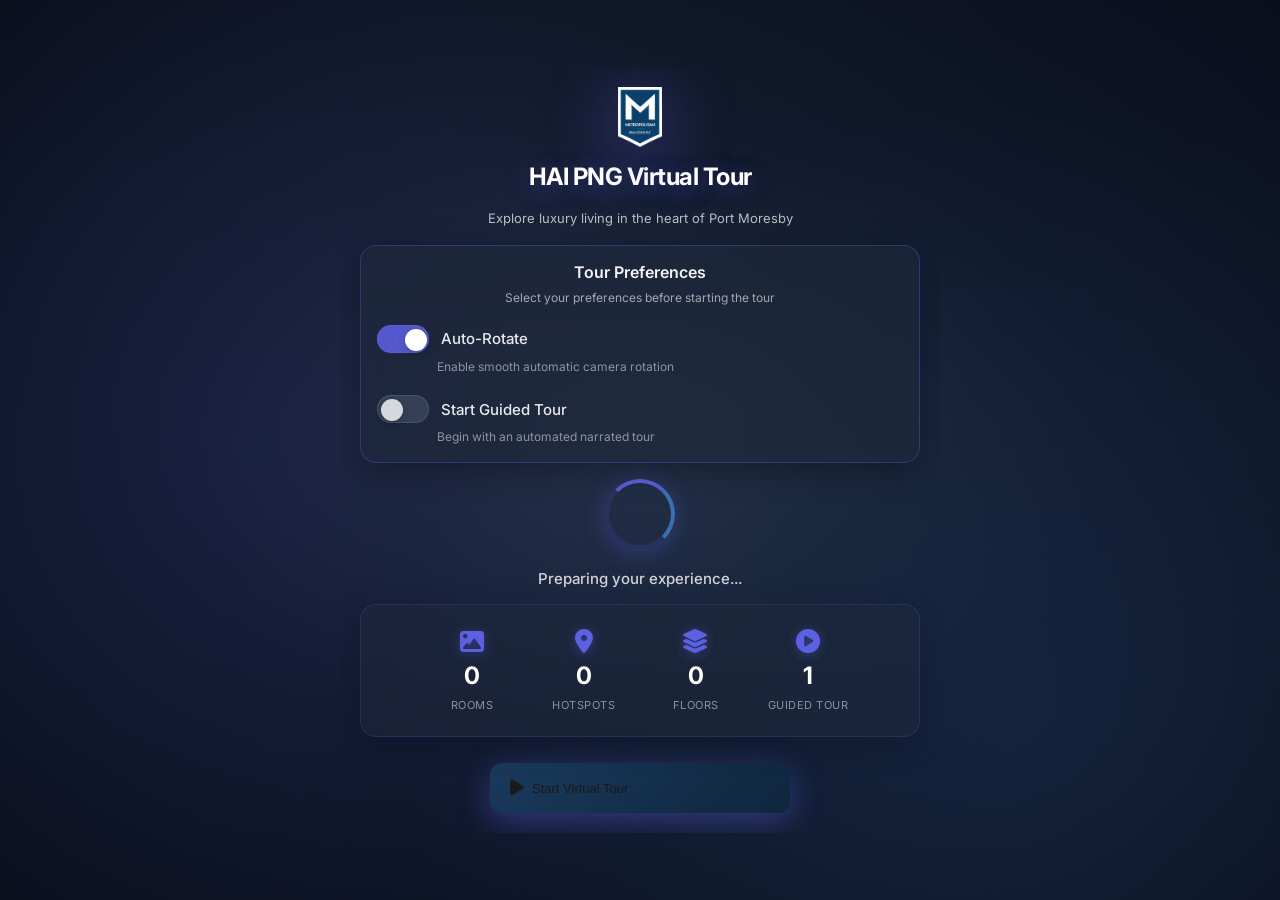
==== index.html @ 6159fb25 "Auto-show install popup, remove settings UI - Removed install section from settings modal - Install " ====
<!DOCTYPE html>
<html lang="en">
<head>
  <meta charset="UTF-8" />
  <meta name="viewport" content="width=device-width, initial-scale=1.0, viewport-fit=cover" />
  <meta name="description" content="Interactive 360° virtual tour of HAI PNG property - Explore luxury living in Port Moresby" />
  <meta name="keywords" content="virtual tour, 360 panorama, HAI PNG, real estate, property tour, Port Moresby" />
  <meta name="author" content="HAI PNG" />
  <meta name="robots" content="index, follow" />
  <meta name="version" content="4.0" />
  
  <title>HAI PNG Virtual Tour</title>

  <!-- PWA Meta Tags -->
  <meta name="mobile-web-app-capable" content="yes" />
  <meta name="apple-mobile-web-app-capable" content="yes" />
  <meta name="apple-mobile-web-app-status-bar-style" content="black-translucent" />
  <meta name="apple-mobile-web-app-title" content="HAI Tour" />
  <meta name="application-name" content="HAI Tour" />
  <meta name="msapplication-TileColor" content="#6366f1" />
  <meta name="msapplication-config" content="browserconfig.xml" />
  <meta name="theme-color" content="#6366f1" />
  <meta name="background-color" content="#0f172a" />
  <meta name="apple-mobile-web-app-status-bar-style" content="black-translucent" />

  <!-- PWA Icons -->
  <link rel="manifest" href="manifest.json?v=7" />
  <link rel="icon" type="image/png" sizes="32x32" href="media/pwa/favicon.ico" />
  <link rel="icon" type="image/png" sizes="16x16" href="media/pwa/favicon.ico" />
  <link rel="shortcut icon" href="media/pwa/favicon.ico" />
  <link rel="apple-touch-icon" sizes="180x180" href="media/pwa/apple-touch-icon-180x180.png" />
  <link rel="apple-touch-icon" sizes="152x152" href="media/pwa/apple-touch-icon-152x152.png" />
  <link rel="apple-touch-icon" sizes="144x144" href="media/pwa/apple-touch-icon-144x144.png" />
  <link rel="apple-touch-icon" sizes="120x120" href="media/pwa/apple-touch-icon-120x120.png" />
  <link rel="apple-touch-icon" sizes="76x76" href="media/pwa/apple-touch-icon-76x76.png" />
  <link rel="apple-touch-icon" sizes="60x60" href="media/pwa/apple-touch-icon-60x60.png" />
  <link rel="apple-touch-icon" href="media/pwa/apple-touch-icon.png" />

  <!-- PWA Splash Screens -->
  <link rel="apple-touch-startup-image" href="media/pwa/splash-narrow.png" media="(orientation: portrait)" />
  <link rel="apple-touch-startup-image" href="media/pwa/splash-wide.png" media="(orientation: landscape)" />

  <!-- PWA Meta Tags -->
  <meta name="mobile-web-app-capable" content="yes" />
  <meta name="apple-mobile-web-app-capable" content="yes" />
  <meta name="apple-mobile-web-app-status-bar-style" content="black-translucent" />
  <meta name="apple-mobile-web-app-title" content="HAI Tour" />
  <meta name="application-name" content="HAI Tour" />
  <meta name="msapplication-TileColor" content="#6366f1" />
  <meta name="msapplication-config" content="browserconfig.xml" />
  <meta name="theme-color" content="#6366f1" />
  <meta name="background-color" content="#0f172a" />
  <meta name="apple-mobile-web-app-status-bar-style" content="black-translucent" />

  <!-- Styles -->
  <link rel="stylesheet" href="css/styles.css?v=7" />
  <link rel="stylesheet" href="css/ui-components.css?v=7" />
  <link rel="stylesheet" href="css/responsive.css?v=7" />
  <link rel="stylesheet" href="css/mobile-fixes.css?v=7" />
  <link rel="stylesheet" href="css/pwa.css?v=7" />
  <link rel="stylesheet" href="https://cdnjs.cloudflare.com/ajax/libs/font-awesome/6.5.1/css/all.min.css" />
  <link href="https://fonts.googleapis.com/css2?family=Inter:wght@400;500;600;700&display=swap" rel="stylesheet" />
  <link rel="stylesheet" href="https://unpkg.com/leaflet@1.9.4/dist/leaflet.css" integrity="sha256-p4NxAoJBhIIN+hmNHrzRCf9tD/miZyoHS5obTRR9BMY=" crossorigin="" />
  <script src="https://cdnjs.cloudflare.com/ajax/libs/qrcodejs/1.0.0/qrcode.min.js"></script>
</head>
<body>
  <div id="viewer-container">
    <canvas id="panorama-canvas"></canvas>

    <!-- Loading Screen - Enhanced with Settings -->
    <div id="loading" class="loading-overlay">
      <div class="loading-content">
        <div class="loading-header">
          <img src="media/tdv-import/skin/logo.webp" alt="HAI PNG" class="loading-logo" onerror="this.onerror=null; this.src='media/tdv-import/skin/logo.png';" />
          <h1>HAI PNG Virtual Tour</h1>
          <p>Explore luxury living in the heart of Port Moresby</p>
        </div>

        <!-- Settings Panel -->
        <div class="loading-settings" id="loading-settings">
          <h3 data-i18n="tourPreferences">Tour Preferences</h3>
          <p class="settings-intro" data-i18n="selectPreferences">Select your preferences before starting the tour</p>
          
          <div class="setting-option">
            <label class="toggle-label">
              <input type="checkbox" id="setting-auto-rotate" checked />
              <span class="toggle-switch"></span>
              <span class="toggle-text" data-i18n="autoRotate">Auto-Rotate</span>
            </label>
            <p class="setting-description" data-i18n="autoRotateDesc">Enable smooth automatic camera rotation</p>
          </div>
          
          <div class="setting-option">
            <label class="toggle-label">
              <input type="checkbox" id="setting-guided-tour" />
              <span class="toggle-switch"></span>
              <span class="toggle-text" data-i18n="startWithGuidedTour">Start Guided Tour</span>
            </label>
            <p class="setting-description" data-i18n="guidedTourDesc">Begin with an automated narrated tour</p>
          </div>
        </div>

        <div class="loading-spinner">
          <div class="spinner"></div>
          <div class="loading-text" data-i18n="preparingExperience">Preparing your experience...</div>
        </div>

        <!-- PWA Install Progress -->
        <div class="pwa-install-progress" id="pwa-install-progress" style="display: none;">
          <div class="progress-header">
            <i class="fas fa-download"></i>
            <span>Installing app...</span>
          </div>
          <div class="progress-bar-container">
            <div class="progress-bar" id="pwa-progress-bar"></div>
          </div>
          <div class="progress-status" id="pwa-progress-status">Initializing...</div>
        </div>

        <!-- Loading Stats -->
        <div class="loading-stats">
          <div class="stat-item">
            <i class="fas fa-image"></i>
            <span id="stat-total-scenes">0</span>
            <span class="stat-label" data-i18n="roomsCount">Rooms</span>
          </div>
          <div class="stat-item">
            <i class="fas fa-map-marker-alt"></i>
            <span id="stat-total-hotspots">0</span>
            <span class="stat-label" data-i18n="hotspotsCount">Hotspots</span>
          </div>
          <div class="stat-item">
            <i class="fas fa-layer-group"></i>
            <span id="stat-total-floors">0</span>
            <span class="stat-label" data-i18n="floorsCount">Floors</span>
          </div>
          <div class="stat-item">
            <i class="fas fa-play-circle"></i>
            <span>1</span>
            <span class="stat-label" data-i18n="guidedTourCount">Guided Tour</span>
          </div>
        </div>

        <button class="btn-primary" id="btn-start-tour">
          <i class="fas fa-play"></i> <span data-i18n="startVirtualTour">Start Virtual Tour</span>
        </button>
      </div>
    </div>

    <!-- 6. Brand/Logo - Top Left with Property Info -->
    <div class="brand-container" id="brand-container">
      <img src="media/tdv-import/skin/logo.webp" alt="HAI PNG" class="brand-logo" onerror="this.onerror=null; this.src='media/tdv-import/skin/logo.png';" />
      <div class="brand-text">
        <h1>HAI PNG</h1>
        <p data-i18n="virtualTour">Virtual Tour</p>
      </div>
      <button class="brand-info-btn" id="btn-prop-info" title="Property Info" data-i18n-title="propertyInfo">
        <i class="fas fa-info-circle"></i>
      </button>
      <button class="brand-contact-btn" id="btn-contact-main" title="Contact Us" data-i18n-title="contactUs">
        <i class="fas fa-envelope"></i>
      </button>
    </div>

    <!-- Current Room Display - Below Branding -->
    <div class="current-room-container" id="current-room-container">
      <span id="current-room-name">Loading...</span>
      <div class="current-room-data" id="current-room-data">
        <span class="room-type" id="room-type"></span>
        <span class="room-area" id="room-area"></span>
        <div class="room-features" id="room-features"></div>
      </div>
    </div>

    <!-- Guided Tour Info Card -->
    <div class="guided-tour-info-card" id="guided-tour-info-card" style="display: none;">
      <div class="info-card-header">
        <i class="fas fa-comment-dots"></i>
        <span>Narration</span>
      </div>
      <div class="info-card-content">
        <p id="info-card-description">Welcome to the tour...</p>
      </div>
    </div>

    <!-- 1. Top Bar - Center Top (actions only) -->
    <div class="top-center-bar" id="top-center-bar">
      <!-- Guided Tour Controls -->
      <div class="guided-tour-controls" id="guided-tour-controls" style="display: none;">
        <button class="top-bar-btn" id="btn-tour-pause" title="Pause" data-i18n-title="pause">
          <i class="fas fa-pause"></i>
        </button>
        <button class="top-bar-btn" id="btn-tour-stop" title="Stop" data-i18n-title="stop">
          <i class="fas fa-stop"></i>
        </button>
      </div>
      
      <button class="top-bar-btn" id="btn-guided-tour" title="Guided Tour" data-i18n-title="guidedTour">
        <i class="fas fa-play-circle"></i>
        <span data-i18n="guidedTour">Guided Tour</span>
      </button>
      <button class="top-bar-btn" id="btn-language" title="Language" data-i18n-title="language">
        <i class="fas fa-language"></i>
        <span data-i18n="language">Language</span>
      </button>
      <button class="top-bar-btn" id="btn-share" title="Share" data-i18n-title="share">
        <i class="fas fa-share-alt"></i>
        <span data-i18n="share">Share</span>
      </button>
      <!-- PWA Install Button -->
      <button class="top-bar-btn" id="btn-install-pwa" title="Install App" style="display:none;background:linear-gradient(135deg, #10b981, #059669);border:2px solid rgba(255,255,255,0.2);">
        <i class="fas fa-download"></i>
        <span>Install</span>
      </button>
      <button class="top-bar-btn" id="btn-settings" title="Settings" data-i18n-title="settings">
        <i class="fas fa-cog"></i>
        <span data-i18n="settings">Settings</span>
      </button>
    </div>

    <!-- 8. Mini Floor Plan - Top Right -->
    <div class="floor-plan-container" id="floor-plan-container">
      <div class="floor-plan-header">
        <h4><i class="fas fa-home"></i> <span data-i18n="floorPlan">Floor Plan</span></h4>
        <div class="floor-plan-name" id="floor-plan-name">Ground Floor</div>
        <button class="floor-plan-toggle" id="floor-plan-toggle"><i class="fas fa-chevron-up"></i></button>
      </div>
      <div class="floor-plan-content collapsed" id="floor-plan-content">
        <canvas id="floor-plan-canvas"></canvas>
        <div class="floor-plan-radar" id="floor-plan-radar">
          <div class="radar-container">
            <div class="radar-ring outer"></div>
            <div class="radar-ring middle"></div>
            <div class="radar-ring inner"></div>
            <div class="radar-center"></div>
            <div class="radar-direction" id="radar-direction">
              <i class="fas fa-arrow-up"></i>
            </div>
          </div>
        </div>
      </div>
    </div>

    <!-- 5. Quick Tools - Left Side Vertical (with dark mode toggle) -->
    <div class="quick-tools" id="quick-tools">
      <button class="quick-tool-btn" id="btn-dark-mode" title="Dark/Light Mode" data-i18n-title="darkMode">
        <i class="fas fa-moon"></i>
        <span data-i18n="darkMode">Dark Mode</span>
      </button>
      <button class="quick-tool-btn" id="btn-capture-viewport" title="Capture Viewport" data-i18n-title="capture">
        <i class="fas fa-camera"></i>
        <span data-i18n="capture">Capture</span>
      </button>
      <button class="quick-tool-btn" id="btn-zoom-in" title="Zoom In" data-i18n-title="zoomIn">
        <i class="fas fa-search-plus"></i>
        <span data-i18n="zoomIn">Zoom +</span>
      </button>
      <button class="quick-tool-btn" id="btn-zoom-out" title="Zoom Out" data-i18n-title="zoomOut">
        <i class="fas fa-search-minus"></i>
        <span data-i18n="zoomOut">Zoom -</span>
      </button>
      <button class="quick-tool-btn" id="btn-fullscreen" title="Fullscreen" data-i18n-title="fullscreen">
        <i class="fas fa-expand"></i>
        <span data-i18n="fullscreen">Fullscreen</span>
      </button>
      <button class="quick-tool-btn" id="btn-reset" title="Reset View" data-i18n-title="resetView">
        <i class="fas fa-compress-arrows-alt"></i>
        <span data-i18n="resetView">Reset</span>
      </button>
    </div>

    <!-- 7. Room List - Horizontal Row at Bottom -->
    <div class="room-list-horizontal" id="room-list-horizontal">
      <button class="room-nav-btn" id="room-prev" title="Previous Room" data-i18n-title="previousRoom">
        <i class="fas fa-chevron-left"></i>
      </button>
      <div class="room-list-scroll" id="room-list-scroll">
        <div class="room-list-items" id="room-list-items"></div>
      </div>
      <button class="room-nav-btn" id="room-next" title="Next Room" data-i18n-title="nextRoom">
        <i class="fas fa-chevron-right"></i>
      </button>
    </div>

    <!-- 3. Gallery Widget - Bottom Right Corner -->
    <div class="gallery-widget" id="gallery-widget">
      <div class="gallery-widget-bar" id="gallery-widget-bar">
        <div class="gallery-thumbnails-preview">
          <div class="gallery-preview-thumb" id="gallery-preview-1">
            <img src="" alt="" />
          </div>
          <div class="gallery-preview-thumb" id="gallery-preview-2">
            <img src="" alt="" />
          </div>
          <div class="gallery-preview-count" id="gallery-preview-count">
            <span>+0</span>
          </div>
        </div>
        <div class="gallery-widget-info">
          <h4 data-i18n="projectGallery">Project Gallery</h4>
          <p id="gallery-media-count">0 <span data-i18n="photosVideos">Photos & Videos</span></p>
        </div>
        <button class="gallery-grid-btn" id="btn-gallery-grid" title="Open Gallery" data-i18n-title="openGallery">
          <i class="fas fa-th"></i>
        </button>
      </div>
    </div>

    <!-- Navigation Arrows (hidden by default, shown on hotspot hover) -->
    <button class="nav-arrow prev" id="nav-prev" style="display: none;">
      <i class="fas fa-chevron-left"></i>
      <span class="nav-label" id="nav-prev-label" data-i18n="previous">Previous</span>
    </button>
    <button class="nav-arrow next" id="nav-next" style="display: none;">
      <i class="fas fa-chevron-right"></i>
      <span class="nav-label" id="nav-next-label" data-i18n="next">Next</span>
    </button>
    <!-- Language Modal -->
    <div class="modal-overlay" id="modal-language">
      <div class="modal-content">
        <button class="modal-close" onclick="document.getElementById('modal-language').classList.remove('active')"><i class="fas fa-times"></i></button>
        <h2 class="modal-title"><i class="fas fa-language"></i> <span data-i18n="language">Language</span></h2>
        <p class="modal-text" data-i18n="selectLanguage">Select your preferred language for the tour.</p>
        <div class="language-list" id="language-list">
          <button class="language-option active" data-lang="en">
            <span class="lang-flag">🇺🇳</span>
            <span class="lang-name" data-i18n="english">English</span>
          </button>
          <button class="language-option" data-lang="am">
            <span class="lang-flag">🇪🇹</span>
            <span class="lang-name" data-i18n="amharic">አማርኛ</span>
          </button>
        </div>
      </div>
    </div>

    <!-- Property Info Modal - Redesigned -->
    <div class="modal-overlay" id="modal-property-info">
      <div class="modal-content modal-property-info-content">
        <button class="modal-close" onclick="document.getElementById('modal-property-info').classList.remove('active')"><i class="fas fa-times"></i></button>

        <!-- Property Header -->
        <div class="property-info-header">
          <div class="property-info-logo">
            <img src="media/tdv-import/skin/logo.webp" alt="HAI PNG" onerror="this.onerror=null; this.src='media/tdv-import/skin/logo.png';" />
          </div>
          <div class="property-info-title">
            <h2><i class="fas fa-building"></i> HAI PNG Property</h2>
            <p class="property-subtitle">Luxury Living in Port Moresby</p>
          </div>
          <div class="property-status-badge">
            <i class="fas fa-circle"></i> <span data-i18n="available">Available</span>
          </div>
        </div>

        <!-- Property Hero Image -->
        <div class="property-info-hero">
          <div class="property-hero-slider">
            <img id="property-hero-img" src="media/tdv-import/panorama_CFF86997_D78D_4109_41D6_D7F4B4601989_t.jpg" alt="Property Hero" onerror="this.style.background='linear-gradient(135deg, var(--primary), var(--secondary))'" />
          </div>
          <div class="property-hero-overlay">
            <div class="hero-stat">
              <i class="fas fa-bed"></i>
              <span id="prop-stat-bedrooms">4 <span data-i18n="beds">Beds</span></span>
            </div>
            <div class="hero-stat">
              <i class="fas fa-bath"></i>
              <span id="prop-stat-bathrooms">3 <span data-i18n="baths">Baths</span></span>
            </div>
            <div class="hero-stat">
              <i class="fas fa-ruler-combined"></i>
              <span id="prop-stat-area">2,500 <span data-i18n="sqft">sqft</span></span>
            </div>
            <div class="hero-stat">
              <i class="fas fa-layer-group"></i>
              <span id="prop-stat-floors">2 <span data-i18n="floors">Floors</span></span>
            </div>
          </div>
        </div>

        <!-- Property Info Tabs -->
        <div class="property-info-tabs">
          <button class="property-tab-btn active" data-tab="overview">
            <i class="fas fa-info-circle"></i> <span data-i18n="overview">Overview</span>
          </button>
          <button class="property-tab-btn" data-tab="location">
            <i class="fas fa-map-marker-alt"></i> <span data-i18n="location">Location</span>
          </button>
        </div>

        <!-- Tab Contents -->
        <div class="property-tab-content">
          <!-- Overview Tab (Combined Overview + Features) -->
          <div class="property-tab-panel active" id="tab-overview">
            <h3><i class="fas fa-home"></i> <span data-i18n="propertyOverview">Property Overview</span></h3>
            <p class="property-description" data-i18n="propertyDescription">
              Experience luxury living in the heart of Port Moresby. This stunning multi-level property
              features modern architecture with spacious living areas, floor-to-ceiling windows, and
              premium finishes throughout. The open-concept design seamlessly connects indoor and
              outdoor living spaces, perfect for entertaining.
            </p>

            <div class="property-amenities-grid">
              <div class="amenity-card">
                <i class="fas fa-swimming-pool"></i>
                <span data-i18n="swimmingPool">Swimming Pool</span>
              </div>
              <div class="amenity-card">
                <i class="fas fa-dumbbell"></i>
                <span data-i18n="fitnessCenter">Fitness Center</span>
              </div>
              <div class="amenity-card">
                <i class="fas fa-car"></i>
                <span data-i18n="parking">Parking</span>
              </div>
              <div class="amenity-card">
                <i class="fas fa-tree"></i>
                <span data-i18n="garden">Garden</span>
              </div>
              <div class="amenity-card">
                <i class="fas fa-shield-alt"></i>
                <span data-i18n="security24_7">24/7 Security</span>
              </div>
              <div class="amenity-card">
                <i class="fas fa-wifi"></i>
                <span data-i18n="highSpeedWifi">High-Speed WiFi</span>
              </div>
              <div class="amenity-card">
                <i class="fas fa-snowflake"></i>
                <span data-i18n="airConditioning">Air Conditioning</span>
              </div>
              <div class="amenity-card">
                <i class="fas fa-tv"></i>
                <span data-i18n="smartHome">Smart Home</span>
              </div>
            </div>

            <h4 style="margin-top:20px;"><i class="fas fa-star"></i> <span data-i18n="keyFeatures">Key Features</span></h4>
            <div class="features-grid-compact">
              <div class="feature-item-compact">
                <i class="fas fa-check-circle"></i>
                <span data-i18n="modernArchitecture">Modern Architecture</span>
              </div>
              <div class="feature-item-compact">
                <i class="fas fa-check-circle"></i>
                <span data-i18n="multiFloorDesign">Multi-Floor Design</span>
              </div>
              <div class="feature-item-compact">
                <i class="fas fa-check-circle"></i>
                <span data-i18n="premiumFinishes">Premium Finishes</span>
              </div>
              <div class="feature-item-compact">
                <i class="fas fa-check-circle"></i>
                <span data-i18n="waterfrontLocation">Waterfront Location</span>
              </div>
              <div class="feature-item-compact">
                <i class="fas fa-check-circle"></i>
                <span data-i18n="smartHomeTech">Smart Home Technology</span>
              </div>
              <div class="feature-item-compact">
                <i class="fas fa-check-circle"></i>
                <span data-i18n="energyEfficient">Energy Efficient</span>
              </div>
            </div>

            <h4 style="margin-top:20px;"><i class="fas fa-door-open"></i> <span data-i18n="spacesInclude">Spaces Include</span></h4>
            <div class="spaces-list-compact">
              <div class="space-item-compact">
                <i class="fas fa-couch"></i>
                <span data-i18n="livingDiningAreas">Living & Dining</span>
              </div>
              <div class="space-item-compact">
                <i class="fas fa-utensils"></i>
                <span data-i18n="gourmetKitchen">Gourmet Kitchen</span>
              </div>
              <div class="space-item-compact">
                <i class="fas fa-bed"></i>
                <span data-i18n="masterBedrooms">Master Bedrooms</span>
              </div>
              <div class="space-item-compact">
                <i class="fas fa-bath"></i>
                <span data-i18n="luxuryBathrooms">Luxury Bathrooms</span>
              </div>
              <div class="space-item-compact">
                <i class="fas fa-tv"></i>
                <span data-i18n="familyRoom">Family Room</span>
              </div>
              <div class="space-item-compact">
                <i class="fas fa-dumbbell"></i>
                <span data-i18n="gymTerrace">Gym & Terrace</span>
              </div>
              <div class="space-item-compact">
                <i class="fas fa-briefcase"></i>
                <span data-i18n="homeOffice">Home Office</span>
              </div>
              <div class="space-item-compact">
                <i class="fas fa-umbrella-beach"></i>
                <span data-i18n="outdoorEntertainment">Outdoor Entertainment</span>
              </div>
            </div>

            <div class="property-quick-stats">
              <div class="quick-stat">
                <span class="stat-value" id="stat-total-rooms">0</span>
                <span class="stat-label" data-i18n="roomsCount">Rooms</span>
              </div>
              <div class="quick-stat">
                <span class="stat-value" id="stat-total-hotspots-prop">0</span>
                <span class="stat-label" data-i18n="hotspotsCount">Hotspots</span>
              </div>
              <div class="quick-stat">
                <span class="stat-value" id="stat-total-floors-prop">0</span>
                <span class="stat-label" data-i18n="floorsCount">Floors</span>
              </div>
              <div class="quick-stat">
                <span class="stat-value">100%</span>
                <span class="stat-label" data-i18n="occupancy">Occupancy</span>
              </div>
            </div>
          </div>

          <!-- Location Tab - Condensed with Full-Width Map -->
          <div class="property-tab-panel" id="tab-location">
            <h3><i class="fas fa-map-marked-alt"></i> <span data-i18n="primeLocation">Prime Location</span></h3>
            
            <div class="location-map-wrapper-full">
              <div id="property-map" class="property-map-full"></div>
            </div>

            <div class="location-details-compact">
              <div class="location-detail-item">
                <i class="fas fa-map-pin"></i>
                <span>Waigani Drive, Port Moresby, NCD</span>
              </div>
              <div class="location-detail-item">
                <i class="fas fa-compass"></i>
                <span>-9.4431° S, 147.1803° E</span>
              </div>
              <div class="location-detail-item">
                <i class="fas fa-building"></i>
                <span>5.2 km to CBD (10 min)</span>
              </div>
              <div class="location-detail-item">
                <i class="fas fa-plane"></i>
                <span>12 km to Airport (20 min)</span>
              </div>
            </div>

            <div class="location-actions-compact">
              <a href="https://maps.google.com/?q=-9.4431,147.1803" target="_blank" class="btn-location-action">
                <i class="fas fa-directions"></i> <span data-i18n="getDirections">Get Directions</span>
              </a>
              <button class="btn-location-action" id="btn-open-external-map">
                <i class="fas fa-external-link-alt"></i> <span data-i18n="openInMaps">Open in Maps</span>
              </button>
              <button class="btn-location-action" id="btn-copy-property-address">
                <i class="fas fa-copy"></i> <span data-i18n="copyAddress">Copy Address</span>
              </button>
            </div>
          </div>
        </div>

        <!-- Contact CTA Section (Outside Tabs) -->
        <div class="property-contact-cta">
          <div class="contact-cta-content">
            <div class="contact-cta-icon">
              <i class="fas fa-headset"></i>
            </div>
            <div class="contact-cta-text">
              <h4 data-i18n="interestedInProperty">Interested in this Property?</h4>
              <p data-i18n="contactUsToday">Contact us today for more information or to schedule a viewing.</p>
            </div>
            <button class="btn-contact-cta" id="btn-contact-cta">
              <i class="fas fa-paper-plane"></i> <span data-i18n="contactUs">Contact Us</span>
            </button>
          </div>
        </div>
      </div>
    </div>

    <!-- Contact Inquiry Modal -->
    <div class="modal-overlay" id="modal-contact-inquiry">
      <div class="modal-content modal-contact-inquiry-content">
        <button class="modal-close" onclick="document.getElementById('modal-contact-inquiry').classList.remove('active')"><i class="fas fa-times"></i></button>
        <h2 class="modal-title"><i class="fas fa-envelope"></i> <span data-i18n="contactInquiries">Contact & Inquiries</span></h2>
        <p class="contact-intro" data-i18n="contactIntro">
              Interested in this property? Get in touch with our sales team for more information,
              pricing, or to schedule a personal viewing.
            </p>

            <div class="contact-cards-grid">
              <div class="contact-card">
                <i class="fas fa-phone-alt"></i>
                <div>
                  <strong data-i18n="phone">Phone</strong>
                  <p>+675 1234 5678</p>
                </div>
                <a href="tel:+67512345678" class="contact-action-link">
                  <i class="fas fa-phone"></i> <span data-i18n="call">Call</span>
                </a>
              </div>
              <div class="contact-card">
                <i class="fas fa-envelope"></i>
                <div>
                  <strong data-i18n="email">Email</strong>
                  <p>info@haipng.com</p>
                </div>
                <a href="mailto:info@haipng.com" class="contact-action-link">
                  <i class="fas fa-paper-plane"></i> <span data-i18n="email">Email</span>
                </a>
              </div>
              <div class="contact-card">
                <i class="fas fa-clock"></i>
                <div>
                  <strong data-i18n="officeHours">Office Hours</strong>
                  <p>Mon-Fri: 8AM-5PM</p>
                </div>
              </div>
              <div class="contact-card">
                <i class="fas fa-globe"></i>
                <div>
                  <strong data-i18n="website">Website</strong>
                  <p>www.haipng.com</p>
                </div>
                <a href="https://www.haipng.com" target="_blank" class="contact-action-link">
                  <i class="fas fa-external-link-alt"></i> <span data-i18n="visit">Visit</span>
                </a>
              </div>
            </div>

            <div class="contact-form-wrapper">
              <h4 data-i18n="sendInquiry">Send an Inquiry</h4>
              <form id="property-contact-form" class="property-contact-form">
                <div class="form-row">
                  <input type="text" data-i18n-placeholder="yourName" placeholder="Your Name" required />
                  <input type="email" data-i18n-placeholder="yourEmail" placeholder="Your Email" required />
                </div>
                <div class="form-row">
                  <input type="tel" data-i18n-placeholder="yourPhone" placeholder="Your Phone" />
                  <select>
                    <option value="" data-i18n="interestedIn">Interested in...</option>
                    <option value="buying" data-i18n="buying">Buying</option>
                    <option value="renting" data-i18n="renting">Renting</option>
                    <option value="viewing" data-i18n="viewing">Scheduling a Viewing</option>
                    <option value="info" data-i18n="info">More Information</option>
                  </select>
                </div>
                <textarea data-i18n-placeholder="yourMessage" placeholder="Your Message" rows="4" required></textarea>
                <button type="submit" class="btn-submit-inquiry">
                  <i class="fas fa-paper-plane"></i> <span data-i18n="sendInquiryButton">Send Inquiry</span>
                </button>
              </form>
            </div>
          </div>
        </div>
      </div>
    </div>

    <!-- Share Modal -->
    <div class="modal-overlay" id="modal-share">
      <div class="modal-content modal-share-content">
        <button class="modal-close" onclick="document.getElementById('modal-share').classList.remove('active')"><i class="fas fa-times"></i></button>
        <h2 class="modal-title"><i class="fas fa-share-alt"></i> <span data-i18n="shareThisTour">Share This Tour</span></h2>
        <p class="modal-text" data-i18n="shareWithFriends">Share this virtual tour with your friends and colleagues.</p>

        <div class="share-content-wrapper">
          <div class="share-qr-section">
            <div class="qr-code-container" id="qr-code-container">
              <canvas id="qr-code-canvas"></canvas>
            </div>
            <p class="qr-label" data-i18n="scanToView">Scan to open on mobile</p>
          </div>

          <div class="share-options-section">
            <div class="share-options">
              <button class="share-option" data-share="facebook">
                <i class="fab fa-facebook-f"></i>
                <span data-i18n="facebook">Facebook</span>
              </button>
              <button class="share-option" data-share="whatsapp">
                <i class="fab fa-whatsapp"></i>
                <span data-i18n="whatsapp">WhatsApp</span>
              </button>
              <button class="share-option" data-share="copy">
                <i class="fas fa-link"></i>
                <span data-i18n="copyLink">Copy Link</span>
              </button>
            </div>

            <div class="share-link-section">
              <label data-i18n="directLink">Direct Link:</label>
              <div class="share-link-input">
                <input type="text" id="share-link" readonly value="https://haipng.com/virtual-tour" />
                <button class="btn-copy-link" id="btn-copy-link" title="Copy" data-i18n-title="copy">
                  <i class="fas fa-copy"></i>
                </button>
              </div>
            </div>
          </div>
        </div>
      </div>
    </div>

    <!-- Location Modal -->
    <div class="modal-overlay" id="modal-location">
      <div class="modal-content modal-location-content">
        <button class="modal-close" onclick="document.getElementById('modal-location').classList.remove('active')"><i class="fas fa-times"></i></button>
        <h2 class="modal-title"><i class="fas fa-map-marker-alt"></i> <span data-i18n="location">Location</span></h2>
        <p class="modal-text" data-i18n="findUs">Find us at this prime location in Port Moresby, Papua New Guinea.</p>

        <div class="location-map-container">
          <div id="location-map" style="width:100%;height:350px;background:var(--bg-glass);border-radius:var(--radius-md);"></div>
        </div>

        <div class="location-details">
          <h3>HAI PNG Property</h3>
          <p><i class="fas fa-map-pin"></i> <span id="location-address">123 Virtual Street, Digital City, DC 12345</span></p>
          <p><i class="fas fa-phone"></i> +675 1234 5678</p>
          <p><i class="fas fa-envelope"></i> info@haipng.com</p>

          <div class="location-actions">
            <a href="https://maps.google.com" target="_blank" class="btn-primary">
              <i class="fas fa-directions"></i> <span data-i18n="getDirections">Get Directions</span>
            </a>
            <button class="btn-secondary" id="btn-copy-address">
              <i class="fas fa-copy"></i> <span data-i18n="copyAddress">Copy Address</span>
            </button>
            <button class="btn-secondary" id="btn-open-external-map">
              <i class="fas fa-external-link-alt"></i> <span data-i18n="openInMaps">Open in Maps</span>
            </button>
          </div>
        </div>
      </div>
    </div>

    <!-- Guided Tour Modal -->
    <div class="modal-overlay" id="modal-guided-tour">
      <div class="modal-content modal-guided-tour-content">
        <button class="modal-close" onclick="document.getElementById('modal-guided-tour').classList.remove('active')"><i class="fas fa-times"></i></button>
        <h2 class="modal-title"><i class="fas fa-play-circle"></i> Guided Tour</h2>
        <p class="modal-text">Experience an automated tour with text narration.</p>

        <div class="guided-tour-steps" id="guided-tour-steps">
          <!-- Steps will be populated dynamically -->
        </div>

        <div class="guided-tour-controls">
          <button class="btn-tour-control" id="btn-tour-play">
            <i class="fas fa-play"></i> Start Tour
          </button>
          <button class="btn-tour-control" id="btn-tour-pause" disabled>
            <i class="fas fa-pause"></i> Pause
          </button>
          <button class="btn-tour-control" id="btn-tour-stop" disabled>
            <i class="fas fa-stop"></i> Stop
          </button>
        </div>

        <div class="tour-progress">
          <div class="progress-bar">
            <div class="progress-fill" id="tour-progress-fill"></div>
          </div>
          <span id="tour-progress-text">0 / 0</span>
        </div>
      </div>
    </div>

    <!-- Settings Modal -->
    <div class="modal-overlay" id="modal-settings">
      <div class="modal-content">
        <button class="modal-close" onclick="document.getElementById('modal-settings').classList.remove('active')"><i class="fas fa-times"></i></button>
        <h2 class="modal-title" data-i18n="settings"><i class="fas fa-cog"></i> Settings</h2>

        <div class="settings-section">
          <h4 style="font-size:14px;color:var(--text);margin-bottom:12px;display:flex;align-items:center;gap:8px;">
            <i class="fas fa-eye" style="color:var(--primary-light);"></i> View Settings
          </h4>

          <div class="setting-row">
            <span class="setting-label" data-i18n="autoRotate">Auto-Rotate</span>
            <div class="toggle" id="toggle-autorotate" onclick="window.tourPlayer.ui.toggleSetting('autorotate')">
              <div class="toggle-knob"></div>
            </div>
          </div>

          <div class="setting-row">
            <span class="setting-label">Zoom Level (FOV)</span>
            <div style="display:flex;align-items:center;gap:8px;flex:1;">
              <i class="fas fa-search-minus" style="color:var(--text-muted);font-size:12px;"></i>
              <input type="range" id="settings-zoom" min="30" max="100" value="60"
                style="flex:1;accent-color:var(--primary);" />
              <i class="fas fa-search-plus" style="color:var(--text-muted);font-size:12px;"></i>
              <span id="settings-zoom-value" style="min-width:50px;text-align:right;font-size:12px;color:var(--text);">60°</span>
            </div>
          </div>

          <div class="setting-row">
            <span class="setting-label">Quality</span>
            <select id="settings-quality" style="background:var(--bg-glass);border:1px solid var(--border);border-radius:var(--radius-sm);padding:6px 12px;color:var(--text);font-size:13px;">
              <option value="high">High</option>
              <option value="medium" selected>Medium</option>
              <option value="low">Low</option>
            </select>
          </div>

          <div class="setting-row">
            <span class="setting-label">VR Mode</span>
            <div class="toggle" id="toggle-vr-mode">
              <div class="toggle-knob"></div>
            </div>
          </div>
        </div>

        <!-- Guided Tour Settings -->
        <div class="settings-section" style="margin-top:20px;padding-top:20px;border-top:1px solid var(--border);">
          <h4 style="font-size:14px;color:var(--text);margin-bottom:12px;display:flex;align-items:center;gap:8px;">
            <i class="fas fa-play-circle" style="color:var(--primary);"></i> Guided Tour
          </h4>

          <div class="setting-row">
            <span class="setting-label" data-i18n="tourType">Tour Type</span>
            <select id="guided-tour-type" style="background:var(--bg-glass);border:1px solid var(--border);border-radius:var(--radius-sm);padding:6px 12px;color:var(--text);font-size:13px;">
              <option value="text" selected data-i18n="textHighlights">Text Highlights</option>
              <option value="audio" data-i18n="audioNarration">Audio Narration</option>
              <option value="both" data-i18n="audioAndText">Audio + Text</option>
            </select>
          </div>

          <div class="setting-row">
            <span class="setting-label" data-i18n="autoRotate">Auto-Rotate During Tour</span>
            <div class="toggle active" id="toggle-guided-autorotate" onclick="window.tourPlayer.ui.toggleSetting('guided-autorotate')">
              <div class="toggle-knob"></div>
            </div>
          </div>

          <div class="setting-row" style="justify-content: flex-end; gap: 10px; margin-top: 12px;">
            <button class="setting-btn" id="btn-guided-tour-settings" style="width: auto; padding: 10px 20px; font-size: 13px; gap: 8px; background: var(--primary); color: white;">
              <i class="fas fa-play"></i> <span data-i18n="startTour">Start Tour</span>
            </button>
          </div>
        </div>

        <div class="settings-section" style="margin-top:20px;padding-top:20px;border-top:1px solid var(--border);">
          <h4 style="font-size:14px;color:var(--text);margin-bottom:12px;display:flex;align-items:center;gap:8px;">
            <i class="fas fa-sliders-h" style="color:var(--accent);"></i> Controls
          </h4>

          <div class="setting-row">
            <span class="setting-label">Motion Sensitivity</span>
            <input type="range" id="settings-sensitivity" min="1" max="10" value="5"
              style="flex:1;accent-color:var(--primary);" />
          </div>
        </div>

        <div class="settings-section" style="margin-top:20px;padding-top:20px;border-top:1px solid var(--border);">
          <h4 style="font-size:14px;color:var(--text);margin-bottom:12px;display:flex;align-items:center;gap:8px;">
            <i class="fas fa-volume-up" style="color:var(--primary);"></i> Audio
          </h4>

          <div class="setting-row">
            <span class="setting-label">Volume</span>
            <div style="display:flex;align-items:center;gap:8px;flex:1;">
              <i class="fas fa-volume-down" style="color:var(--text-muted);font-size:12px;"></i>
              <input type="range" id="settings-volume" min="0" max="1" step="0.1" value="0.5"
                style="flex:1;accent-color:var(--primary);" />
              <i class="fas fa-volume-up" style="color:var(--text-muted);font-size:12px;"></i>
              <span id="settings-volume-value" style="min-width:40px;text-align:right;font-size:12px;color:var(--text);">50%</span>
            </div>
          </div>
        </div>

        <div class="settings-section" style="margin-top:20px;padding-top:20px;border-top:1px solid var(--border);">
          <h4 style="font-size:14px;color:var(--text);margin-bottom:12px;display:flex;align-items:center;gap:8px;">
            <i class="fas fa-camera" style="color:var(--accent);"></i> Capture View
          </h4>

          <div class="setting-row">
            <span class="setting-label">Image Quality</span>
            <select id="capture-quality" style="background:var(--bg-glass);border:1px solid var(--border);border-radius:var(--radius-sm);padding:6px 12px;color:var(--text);font-size:13px;">
              <option value="0.7">Standard (70%)</option>
              <option value="0.85" selected>High (85%)</option>
              <option value="0.95">Maximum (95%)</option>
            </select>
          </div>

          <div class="setting-row">
            <span class="setting-label">Watermark</span>
            <div class="toggle active" id="toggle-watermark">
              <div class="toggle-knob"></div>
            </div>
          </div>

          <div class="setting-row">
            <span class="setting-label">Capture Current View</span>
            <button class="setting-btn" id="btn-capture-view" style="width:auto;padding:8px 16px;font-size:12px;gap:6px;">
              <i class="fas fa-camera"></i> Capture
            </button>
          </div>

          <p style="font-size:11px;color:var(--text-muted);margin-top:8px;line-height:1.6;">
            <i class="fas fa-info-circle"></i> Hotspots and overlays are automatically excluded from captures
          </p>
        </div>

        <!-- Offline Download Section -->
        <div class="settings-section" style="margin-top:20px;padding-top:20px;border-top:1px solid var(--border);">
          <h4 style="font-size:14px;color:var(--text);margin-bottom:12px;display:flex;align-items:center;gap:8px;">
            <i class="fas fa-cloud-download-alt" style="color:var(--primary);"></i> Download for Offline
          </h4>
          <p style="font-size:12px;color:var(--text-muted);margin-bottom:12px;line-height:1.6;">
            Download all tour content for full offline access. This may take several minutes.
          </p>
          <div style="display:flex;gap:10px;flex-wrap:wrap;">
            <button class="setting-btn" id="btn-download-offline" style="flex:1;min-width:140px;padding:12px 20px;font-size:14px;gap:8px;background:linear-gradient(135deg, #10b981, #059669);color:white;">
              <i class="fas fa-download"></i> <span>Download All</span>
            </button>
            <button class="setting-btn" id="btn-check-offline-status" style="flex:1;min-width:140px;padding:12px 20px;font-size:14px;gap:8px;background:rgba(255,255,255,0.1);color:var(--text);border:1px solid var(--border);">
              <i class="fas fa-info-circle"></i> <span>Check Status</span>
            </button>
          </div>
          <div id="offline-status-display" style="margin-top:12px;padding:12px;background:rgba(255,255,255,0.05);border-radius:8px;display:none;">
            <div style="display:grid;grid-template-columns:repeat(2, 1fr);gap:8px;font-size:12px;">
              <div>
                <span style="color:var(--text-muted);">Cached Items:</span>
                <strong id="offline-cached-count" style="color:var(--primary);margin-left:6px;">0</strong>
              </div>
              <div>
                <span style="color:var(--text-muted);">Est. Size:</span>
                <strong id="offline-size" style="color:var(--primary);margin-left:6px;">0 MB</strong>
              </div>
              <div>
                <span style="color:var(--text-muted);">Status:</span>
                <strong id="offline-ready" style="margin-left:6px;">Not Ready</strong>
              </div>
            </div>
          </div>
        </div>

        <div class="settings-section" style="margin-top:20px;padding-top:20px;border-top:1px solid var(--border);">
          <h4 style="font-size:14px;color:var(--text);margin-bottom:12px;display:flex;align-items:center;gap:8px;">
            <i class="fas fa-info-circle" style="color:var(--primary);"></i> About
          </h4>
          <div style="font-size:12px;color:var(--text-muted);line-height:1.8;">
            <p><strong>HAI PNG Virtual Tour</strong></p>
            <p>Version 1.0.0</p>
            <p>Built with Three.js</p>
          </div>
        </div>
      </div>
    </div>

    <!-- Tour Info Modal -->
    <div class="modal-overlay" id="modal-info">
      <div class="modal-content modal-tour-info-content">
        <button class="modal-close" onclick="document.getElementById('modal-info').classList.remove('active')"><i class="fas fa-times"></i></button>
        <h2 class="modal-title" id="tour-info-title">HAI PNG Virtual Tour</h2>

        <!-- Property Image -->
        <div class="property-hero-image" style="width:100%;height:200px;background:linear-gradient(135deg, var(--primary), var(--secondary));border-radius:var(--radius-md);margin:20px 0;display:flex;align-items:center;justify-content:center;overflow:hidden;">
          <img id="property-hero-img" src="" alt="Property" style="width:100%;height:100%;object-fit:cover;" onerror="this.style.display='none';this.parentElement.innerHTML='<i class=\'fas fa-building\' style=\'font-size:64px;opacity:0.3;\'></i>'" />
        </div>

        <!-- Property Details -->
        <div class="property-details" id="property-details">
          <h3 style="font-size:18px;color:var(--text);margin-bottom:12px;">Property Information</h3>

          <div class="property-features" style="display:grid;grid-template-columns:repeat(2,1fr);gap:16px;margin-bottom:20px;">
            <div class="feature-item" style="display:flex;align-items:center;gap:10px;">
              <i class="fas fa-bed" style="color:var(--primary-light);font-size:20px;"></i>
              <div>
                <div style="font-size:18px;font-weight:700;color:var(--text);" id="stat-bedrooms">4</div>
                <div style="font-size:11px;color:var(--text-muted);">Bedrooms</div>
              </div>
            </div>
            <div class="feature-item" style="display:flex;align-items:center;gap:10px;">
              <i class="fas fa-bath" style="color:var(--accent);font-size:20px;"></i>
              <div>
                <div style="font-size:18px;font-weight:700;color:var(--text);" id="stat-bathrooms">3</div>
                <div style="font-size:11px;color:var(--text-muted);">Bathrooms</div>
              </div>
            </div>
            <div class="feature-item" style="display:flex;align-items:center;gap:10px;">
              <i class="fas fa-ruler-combined" style="color:var(--secondary);font-size:20px;"></i>
              <div>
                <div style="font-size:18px;font-weight:700;color:var(--text);" id="stat-area">2,500</div>
                <div style="font-size:11px;color:var(--text-muted);">Sq. Ft.</div>
              </div>
            </div>
            <div class="feature-item" style="display:flex;align-items:center;gap:10px;">
              <i class="fas fa-layer-group" style="color:var(--primary-light);font-size:20px;"></i>
              <div>
                <div style="font-size:18px;font-weight:700;color:var(--text);" id="stat-floors">2</div>
                <div style="font-size:11px;color:var(--text-muted);">Floors</div>
              </div>
            </div>
          </div>

          <div class="property-description" style="margin-bottom:20px;">
            <h4 style="font-size:14px;color:var(--text);margin-bottom:8px;">Description</h4>
            <p id="property-description-text" style="font-size:13px;line-height:1.7;color:var(--text-muted);">
              This stunning multi-level property features modern architecture with spacious living areas,
              floor-to-ceiling windows, and premium finishes throughout. The open-concept design seamlessly
              connects indoor and outdoor living spaces, perfect for entertaining.
            </p>
          </div>

          <div class="property-amenities">
            <h4 style="font-size:14px;color:var(--text);margin-bottom:12px;">Amenities</h4>
            <div class="amenities-grid" style="display:flex;flex-wrap:wrap;gap:8px;">
              <span class="amenity-tag" style="background:rgba(99,102,241,0.15);color:var(--primary-light);padding:6px 12px;border-radius:20px;font-size:12px;">🏊 Pool</span>
              <span class="amenity-tag" style="background:rgba(99,102,241,0.15);color:var(--primary-light);padding:6px 12px;border-radius:20px;font-size:12px;">🏋️ Gym</span>
              <span class="amenity-tag" style="background:rgba(99,102,241,0.15);color:var(--primary-light);padding:6px 12px;border-radius:20px;font-size:12px;">🚗 Parking</span>
              <span class="amenity-tag" style="background:rgba(99,102,241,0.15);color:var(--primary-light);padding:6px 12px;border-radius:20px;font-size:12px;">🌿 Garden</span>
              <span class="amenity-tag" style="background:rgba(99,102,241,0.15);color:var(--primary-light);padding:6px 12px;border-radius:20px;font-size:12px;">🔒 Security</span>
              <span class="amenity-tag" style="background:rgba(99,102,241,0.15);color:var(--primary-light);padding:6px 12px;border-radius:20px;font-size:12px;">📶 WiFi</span>
              <span class="amenity-tag" style="background:rgba(99,102,241,0.15);color:var(--primary-light);padding:6px 12px;border-radius:20px;font-size:12px;">❄️ AC</span>
              <span class="amenity-tag" style="background:rgba(99,102,241,0.15);color:var(--primary-light);padding:6px 12px;border-radius:20px;font-size:12px;">🔥 Heating</span>
            </div>
          </div>
        </div>

        <!-- Tour Stats -->
        <div class="tour-info-stats" id="tour-info-stats" style="display:grid;grid-template-columns:repeat(4,1fr);gap:12px;margin:20px 0;padding-top:20px;border-top:1px solid var(--border);">
          <div class="stat-card" style="background:var(--bg-glass);padding:16px;border-radius:var(--radius-md);text-align:center;">
            <div style="font-size:24px;font-weight:700;color:var(--primary-light);" id="stat-scenes">0</div>
            <div style="font-size:11px;color:var(--text-muted);">Rooms</div>
          </div>
          <div class="stat-card" style="background:var(--bg-glass);padding:16px;border-radius:var(--radius-md);text-align:center;">
            <div style="font-size:24px;font-weight:700;color:var(--accent);" id="stat-hotspots">0</div>
            <div style="font-size:11px;color:var(--text-muted);">Hotspots</div>
          </div>
          <div class="stat-card" style="background:var(--bg-glass);padding:16px;border-radius:var(--radius-md);text-align:center;">
            <div style="font-size:24px;font-weight:700;color:var(--secondary);" id="stat-floors-tour">0</div>
            <div style="font-size:11px;color:var(--text-muted);">Floors</div>
          </div>
          <div class="stat-card" style="background:var(--bg-glass);padding:16px;border-radius:var(--radius-md);text-align:center;">
            <div style="font-size:24px;font-weight:700;color:var(--text);" id="stat-tours">1</div>
            <div style="font-size:11px;color:var(--text-muted);">Guided Tour</div>
          </div>
        </div>

        <div class="tour-controls-info" style="margin-top:20px;padding-top:20px;border-top:1px solid var(--border);">
          <p class="modal-text"><strong>Navigation Controls:</strong></p>
          <ul style="margin-left:20px;font-size:13px;line-height:2;color:var(--text-muted);">
            <li>Drag to look around</li>
            <li>Scroll to zoom in/out</li>
            <li>Click arrows to navigate rooms</li>
            <li>Click hotspots to explore</li>
            <li>Click floor plan markers for quick navigation</li>
          </ul>
        </div>
      </div>
    </div>

    <div class="modal-overlay" id="modal-gallery">
      <div class="modal-content modal-gallery-content">
        <button class="modal-close" onclick="document.getElementById('modal-gallery').classList.remove('active')"><i class="fas fa-times"></i></button>
        <h2 class="modal-title" data-i18n="photoGallery"><i class="fas fa-images"></i> Photo Gallery</h2>
        <p class="modal-text" data-i18n="browsePhotos">Browse through our collection of professional photos.</p>
        
        <div class="gallery-filter" style="display:flex;gap:8px;margin:16px 0;flex-wrap:wrap;">
          <button class="gallery-filter-btn active" data-filter="all">All</button>
          <button class="gallery-filter-btn" data-filter="exterior">Exterior</button>
          <button class="gallery-filter-btn" data-filter="interior">Interior</button>
          <button class="gallery-filter-btn" data-filter="amenities">Amenities</button>
        </div>
        
        <div class="gallery-grid" id="gallery-grid">
          <!-- Gallery items will be populated dynamically -->
        </div>
      </div>
    </div>

    <!-- Lightbox Modal -->
    <div class="modal-overlay" id="modal-lightbox">
      <div class="lightbox-container">
        <button class="lightbox-close" onclick="document.getElementById('modal-lightbox').classList.remove('active')"><i class="fas fa-times"></i></button>
        <button class="lightbox-nav lightbox-prev" id="lightbox-prev"><i class="fas fa-chevron-left"></i></button>
        <button class="lightbox-nav lightbox-next" id="lightbox-next"><i class="fas fa-chevron-right"></i></button>

        <div class="lightbox-content">
          <div class="lightbox-image-wrapper">
            <img id="lightbox-image" src="" alt="Gallery Image" />
          </div>
        </div>

        <div class="lightbox-caption" id="lightbox-caption">
          <h4 id="lightbox-title"></h4>
          <p id="lightbox-description"></p>
        </div>

        <div class="lightbox-controls">
          <button class="lightbox-control-btn" id="lightbox-zoom-in" title="Zoom In"><i class="fas fa-search-plus"></i></button>
          <button class="lightbox-control-btn" id="lightbox-zoom-out" title="Zoom Out"><i class="fas fa-search-minus"></i></button>
          <button class="lightbox-control-btn" id="lightbox-reset" title="Reset Zoom"><i class="fas fa-compress-arrows-alt"></i></button>
          <button class="lightbox-control-btn" id="lightbox-autoplay" title="Autoplay"><i class="fas fa-play"></i></button>
        </div>

        <div class="lightbox-thumbnails" id="lightbox-thumbnails">
          <!-- Thumbnails will be populated dynamically -->
        </div>
      </div>
    </div>

    <div class="modal-overlay" id="modal-contact">
      <div class="modal-content">
        <button class="modal-close" onclick="document.getElementById('modal-contact').classList.remove('active')"><i class="fas fa-times"></i></button>
        <h2 class="modal-title">Contact Us</h2>
        <p class="modal-text">Get in touch for more information about this property.</p>
        <div class="contact-info">
          <div class="contact-item"><i class="fas fa-envelope"></i><span>info@haipng.com</span></div>
          <div class="contact-item"><i class="fas fa-phone"></i><span>+1 (555) 123-4567</span></div>
          <div class="contact-item"><i class="fas fa-map-marker-alt"></i><span>123 Virtual Street</span></div>
        </div>
        <form class="contact-form" onsubmit="event.preventDefault();alert('Message sent!');document.getElementById('modal-contact').classList.remove('active');">
          <input type="text" placeholder="Your Name" required />
          <input type="email" placeholder="Your Email" required />
          <textarea placeholder="Your Message" required></textarea>
          <button type="submit">Send Message</button>
        </form>
      </div>
    </div>

    <!-- PWA Install Inline Popup -->
    <div id="pwa-install-popup" style="display:none;position:fixed;top:70px;right:20px;z-index:100000;min-width:300px;max-width:400px;background:var(--bg-dark);border:2px solid #10b981;border-radius:12px;box-shadow:0 20px 50px rgba(0,0,0,0.5);padding:20px;">
      <button onclick="document.getElementById('pwa-install-popup').style.display='none'" style="position:absolute;top:8px;right:8px;background:transparent;border:none;color:var(--text-muted);cursor:pointer;font-size:18px;"><i class="fas fa-times"></i></button>
      
      <div style="display:flex;align-items:center;gap:12px;margin-bottom:16px;">
        <div style="width:50px;height:50px;background:linear-gradient(135deg, #10b981, #059669);border-radius:10px;display:flex;align-items:center;justify-content:center;">
          <i class="fas fa-download" style="font-size:24px;color:white;"></i>
        </div>
        <div>
          <h3 style="margin:0;font-size:18px;color:var(--text);">Install App</h3>
          <p style="margin:0;font-size:13px;color:var(--text-muted);">Quick access & offline support</p>
        </div>
      </div>
      
      <!-- Native Install Button -->
      <button id="btn-do-install" style="width:100%;padding:14px;background:linear-gradient(135deg, #10b981, #059669);color:white;border:none;border-radius:8px;font-size:15px;font-weight:700;cursor:pointer;margin-bottom:12px;">
        <i class="fas fa-download" style="margin-right:8px;"></i> Install
      </button>
      
      <!-- Manual Instructions -->
      <div id="pwa-manual-steps" style="display:none;padding:12px;background:rgba(255,255,255,0.05);border-radius:8px;">
        <p style="font-size:13px;margin:0 0 8px 0;color:var(--text-muted);"><strong>Or install manually:</strong></p>
        <ol style="font-size:12px;color:var(--text-muted);padding-left:18px;margin:0;">
          <li style="margin-bottom:4px;">Click browser menu <strong>⋮</strong></li>
          <li>Click <strong>"Install"</strong> or <strong>"Create shortcut"</strong></li>
        </ol>
      </div>
    </div>

    <!-- Offline Download Progress Modal -->
    <div class="modal-overlay" id="modal-offline-download">
      <div class="modal-content" style="max-width:600px;">
        <button class="modal-close" onclick="document.getElementById('modal-offline-download').classList.remove('active')"><i class="fas fa-times"></i></button>
        <h2 class="modal-title">
          <i class="fas fa-cloud-download-alt"></i> Downloading for Offline
        </h2>
        <p style="color:var(--text-muted);margin-bottom:20px;">
          Downloading all tour content for offline access. Please keep this tab open.
        </p>

        <!-- Progress Bar -->
        <div style="margin:20px 0;">
          <div style="display:flex;justify-content:space-between;margin-bottom:8px;font-size:13px;">
            <span id="offline-progress-text">Starting...</span>
            <span id="offline-progress-percent">0%</span>
          </div>
          <div style="width:100%;height:12px;background:rgba(255,255,255,0.1);border-radius:6px;overflow:hidden;">
            <div id="offline-progress-bar" style="width:0%;height:100%;background:linear-gradient(90deg, #10b981, #059669);transition:width 0.3s ease;"></div>
          </div>
        </div>

        <!-- Stats -->
        <div style="display:grid;grid-template-columns:repeat(3, 1fr);gap:12px;margin:20px 0;">
          <div style="text-align:center;padding:12px;background:rgba(255,255,255,0.05);border-radius:8px;">
            <div style="font-size:20px;font-weight:700;color:#10b981;" id="offline-stat-cached">0</div>
            <div style="font-size:11px;color:var(--text-muted);text-transform:uppercase;">Cached</div>
          </div>
          <div style="text-align:center;padding:12px;background:rgba(255,255,255,0.05);border-radius:8px;">
            <div style="font-size:20px;font-weight:700;color:#f59e0b;" id="offline-stat-pending">0</div>
            <div style="font-size:11px;color:var(--text-muted);text-transform:uppercase;">Pending</div>
          </div>
          <div style="text-align:center;padding:12px;background:rgba(255,255,255,0.05);border-radius:8px;">
            <div style="font-size:20px;font-weight:700;color:#ef4444;" id="offline-stat-failed">0</div>
            <div style="font-size:11px;color:var(--text-muted);text-transform:uppercase;">Failed</div>
          </div>
        </div>

        <!-- Current File -->
        <div style="padding:12px;background:rgba(99, 102, 241, 0.1);border-radius:8px;border-left:3px solid var(--primary);">
          <div style="font-size:11px;color:var(--text-muted);margin-bottom:4px;">Currently downloading:</div>
          <div style="font-size:12px;color:var(--text);word-break:break-all;" id="offline-current-file">-</div>
        </div>

        <!-- Actions -->
        <div style="margin-top:24px;display:flex;gap:10px;justify-content:center;">
          <button id="btn-cancel-offline-download" style="padding:10px 24px;background:rgba(239, 68, 68, 0.2);border:1px solid #ef4444;color:#ef4444;border-radius:8px;cursor:pointer;font-size:13px;font-weight:600;" onclick="document.getElementById('modal-offline-download').classList.remove('active')">
            <i class="fas fa-times"></i> Close
          </button>
        </div>

        <!-- Success Message (hidden by default) -->
        <div id="offline-success-message" style="display:none;text-align:center;padding:20px;">
          <i class="fas fa-check-circle" style="font-size:48px;color:#10b981;margin-bottom:16px;"></i>
          <h3 style="color:var(--text);margin-bottom:8px;">Download Complete!</h3>
          <p style="color:var(--text-muted);font-size:13px;">All content is now available offline.</p>
        </div>
      </div>
    </div>
  </div>

  <!-- Application -->
  <script src="https://unpkg.com/leaflet@1.9.4/dist/leaflet.js" integrity="sha256-20nQCchB9co0qIjJZRGuk2/Z9VM+kNiyxNV1lvTlZBo=" crossorigin=""></script>
  <script type="module" src="js/main.js?v=3"></script>
</body>
</html>
---- css/styles.css ----
/* ============================================================
   HAI PNG Virtual Tour - Main Styles (Metropolitan Theme)
   ============================================================ */

:root {
  /* Metropolitan Real Estate PLC Color Palette (Light Mode) */
  --primary: #1a3a5c;        /* Deep Metropolitan Blue */
  --primary-dark: #0f263d;   /* Darker Blue */
  --primary-light: #2d5a87;  /* Lighter Blue */
  --secondary: #3d7fb8;      /* Medium Blue */
  --accent: #c9a962;         /* Gold accent for contrast */
  --bg-dark: rgba(15, 23, 42, 0.95);
  --bg-overlay: rgba(15, 23, 42, 0.85);
  --bg-glass: rgba(26, 58, 92, 0.6);
  --bg-panel: rgba(255, 255, 255, 0.98);
  --border: rgba(0, 0, 0, 0.1);
  --border-accent: rgba(26, 58, 92, 0.2);
  --text: #1a1a1a;
  --text-muted: #666;
  --radius-sm: 8px;
  --radius-md: 12px;
  --radius-lg: 16px;
  --shadow-sm: 0 2px 8px rgba(0, 0, 0, 0.1);
  --shadow-md: 0 4px 16px rgba(0, 0, 0, 0.15);
  --shadow-lg: 0 8px 32px rgba(0, 0, 0, 0.2);
  --shadow-panel: 0 8px 32px rgba(0, 0, 0, 0.15);

  /* Spacing scale */
  --sp-xs: 4px;
  --sp-sm: 8px;
  --sp-md: 12px;
  --sp-lg: 16px;
  --sp-xl: 20px;
  --sp-2xl: 24px;
  --sp-3xl: 32px;

  /* Layout edge spacing - override in breakpoints */
  --edge: 20px;
  /* Gallery widget width for margin calc */
  --gallery-w: 340px;

  /* Z-index scale */
  --z-base: 1;
  --z-hotspot: 50;
  --z-ui: 100;
  --z-ui-elevated: 101;
  --z-overlay: 500;
  --z-modal: 1000;
  --z-loading: 1100;
}

/* Dark Mode Variables */
body.dark-mode {
  --primary: #4a9eff;        /* Brighter Blue for dark mode */
  --primary-dark: #2d7dd9;   /* Darker Blue */
  --primary-light: #6eb3ff;  /* Lighter Blue */
  --secondary: #5aa3d9;      /* Medium Blue */
  --accent: #ffd770;         /* Gold accent for contrast */
  --bg-dark: rgba(15, 23, 42, 0.95);
  --bg-overlay: rgba(15, 23, 42, 0.9);
  --bg-glass: rgba(30, 41, 59, 0.7);
  --bg-panel: rgba(30, 41, 59, 0.95);
  --border: rgba(255, 255, 255, 0.12);
  --border-accent: rgba(74, 158, 255, 0.3);
  --text: #f0f0f0;
  --text-muted: #94a3b8;
  --shadow-sm: 0 2px 8px rgba(0, 0, 0, 0.4);
  --shadow-md: 0 4px 16px rgba(0, 0, 0, 0.5);
  --shadow-lg: 0 8px 32px rgba(0, 0, 0, 0.6);
  --shadow-panel: 0 8px 32px rgba(0, 0, 0, 0.7);
}

/* Dark Mode Specific Overrides */
body.dark-mode .brand-container,
body.dark-mode .room-list-horizontal,
body.dark-mode .floor-plan-container,
body.dark-mode .gallery-widget-bar {
  background: rgba(30, 41, 59, 0.95);
  border-color: rgba(255, 255, 255, 0.12);
}

body.dark-mode .brand-text h1 {
  color: #f0f0f0;
}

body.dark-mode .brand-text p {
  color: #94a3b8;
}

body.dark-mode .brand-info-btn,
body.dark-mode .brand-contact-btn {
  background: rgba(255, 255, 255, 0.1);
  border-color: rgba(255, 255, 255, 0.2);
}

body.dark-mode .current-room-data,
body.dark-mode .room-item-horizontal,
body.dark-mode .gallery-preview-thumb {
  background: rgba(255, 255, 255, 0.08);
  border-color: rgba(255, 255, 255, 0.1);
}

body.dark-mode .gallery-preview-count {
  background: rgba(255, 255, 255, 0.1);
}

body.dark-mode .gallery-widget-info h4,
body.dark-mode .gallery-preview-count span {
  color: #f0f0f0;
}

body.dark-mode .gallery-widget-info p,
body.dark-mode .floor-plan-name,
body.dark-mode .floor-plan-toggle {
  color: #94a3b8;
}

body.dark-mode .room-item-horizontal .room-name-overlay {
  color: #f0f0f0;
  text-shadow: 0 1px 3px rgba(0, 0, 0, 0.8);
}

body.dark-mode .current-room-data .room-area {
  color: #f0f0f0;
  background: rgba(201, 169, 98, 0.2);
}

body.dark-mode .current-room-data .room-features {
  color: #94a3b8;
  border-top-color: rgba(255, 255, 255, 0.1);
}

body.dark-mode .modal-content {
  background: #1e293b;
  color: #f0f0f0;
  border-color: rgba(255, 255, 255, 0.12);
}

body.dark-mode .modal-close {
  background: rgba(255, 255, 255, 0.1);
  border-color: rgba(255, 255, 255, 0.2);
  color: #f0f0f0;
}

body.dark-mode .modal-close:hover {
  background: rgba(255, 255, 255, 0.2);
}

body.dark-mode .modal-title {
  color: #4a9eff;
}

body.dark-mode .modal-text {
  color: #94a3b8;
}

body.dark-mode .property-tab-btn {
  color: #94a3b8;
}

body.dark-mode .property-tab-btn:hover {
  color: #f0f0f0;
  background: rgba(255, 255, 255, 0.05);
}

body.dark-mode .property-tab-btn.active {
  color: #4a9eff;
}

body.dark-mode .property-tab-panel h3,
body.dark-mode .property-tab-panel h4 {
  color: #f0f0f0;
}

body.dark-mode .property-description,
body.dark-mode .location-description,
body.dark-mode .contact-intro {
  color: #94a3b8;
}

body.dark-mode .amenity-card,
body.dark-mode .feature-item-compact,
body.dark-mode .space-item-compact,
body.dark-mode .location-detail-item,
body.dark-mode .contact-card,
body.dark-mode .property-info-section {
  background: rgba(255, 255, 255, 0.05);
  border-color: rgba(255, 255, 255, 0.1);
}

body.dark-mode .amenity-card span,
body.dark-mode .feature-item-compact span,
body.dark-mode .space-item-compact span,
body.dark-mode .location-detail-item span,
body.dark-mode .contact-card p {
  color: #f0f0f0;
}

body.dark-mode .contact-card strong,
body.dark-mode .location-detail strong {
  color: #94a3b8;
}

body.dark-mode .btn-location-action,
body.dark-mode .contact-action-link {
  background: rgba(255, 255, 255, 0.08);
  border-color: rgba(255, 255, 255, 0.15);
  color: #94a3b8;
}

body.dark-mode .btn-location-action:hover,
body.dark-mode .contact-action-link:hover {
  background: var(--primary);
  color: #ffffff;
}

body.dark-mode .language-option {
  background: rgba(255, 255, 255, 0.05);
  border-color: rgba(255, 255, 255, 0.1);
}

body.dark-mode .language-option:hover {
  background: rgba(255, 255, 255, 0.08);
}

body.dark-mode .language-option.active {
  background: rgba(74, 158, 255, 0.15);
  border-color: #4a9eff;
}

body.dark-mode .lang-name {
  color: #f0f0f0;
}

body.dark-mode .setting-row {
  border-bottom-color: rgba(255, 255, 255, 0.1);
}

body.dark-mode .setting-label {
  color: #f0f0f0;
}

body.dark-mode .toggle {
  background: rgba(255, 255, 255, 0.1);
  border-color: rgba(255, 255, 255, 0.15);
}

body.dark-mode .setting-btn {
  background: rgba(255, 255, 255, 0.08);
  border-color: rgba(255, 255, 255, 0.1);
  color: #f0f0f0;
}

body.dark-mode .share-option {
  background: rgba(255, 255, 255, 0.05);
  border-color: rgba(255, 255, 255, 0.1);
}

body.dark-mode .share-option:hover {
  background: rgba(255, 255, 255, 0.08);
}

body.dark-mode .share-option i {
  color: #4a9eff;
}

body.dark-mode .share-option {
  color: #f0f0f0;
}

body.dark-mode .share-link-section label {
  color: #f0f0f0;
}

body.dark-mode .share-link-input input {
  background: rgba(255, 255, 255, 0.05);
  border-color: rgba(255, 255, 255, 0.1);
  color: #f0f0f0;
}

body.dark-mode .share-link-input input:focus {
  background: rgba(255, 255, 255, 0.08);
}

body.dark-mode .contact-item {
  background: rgba(255, 255, 255, 0.05);
}

body.dark-mode .contact-item strong {
  color: #94a3b8;
}

body.dark-mode .contact-item p {
  color: #f0f0f0;
}

body.dark-mode .feature-list li {
  color: #f0f0f0;
}

body.dark-mode .feature-list li i {
  color: #4a9eff;
}

body.dark-mode .btn-map-action {
  background: rgba(255, 255, 255, 0.08);
  border-color: rgba(255, 255, 255, 0.1);
  color: #f0f0f0;
}

body.dark-mode .qr-label {
  color: #94a3b8;
}

body.dark-mode .location-detail p {
  color: #f0f0f0;
}

body.dark-mode .property-info-section h3 {
  color: #f0f0f0;
  border-bottom-color: rgba(255, 255, 255, 0.1);
}

body.dark-mode .property-info-section h3 i {
  color: #4a9eff;
}

body.dark-mode .map-placeholder {
  color: #94a3b8;
}

body.dark-mode .top-bar-btn {
  background: rgba(255, 255, 255, 0.1);
  border-color: rgba(255, 255, 255, 0.2);
}

body.dark-mode .top-bar-btn:hover {
  background: rgba(255, 255, 255, 0.2);
  border-color: rgba(255, 255, 255, 0.3);
}

*,
*::before,
*::after {
  margin: 0;
  padding: 0;
  box-sizing: border-box;
}

html,
body {
  width: 100%;
  height: 100%;
  overflow: hidden;
  font-family: "Inter", -apple-system, BlinkMacSystemFont, "Segoe UI", Roboto, sans-serif;
  background: #000;
  -webkit-font-smoothing: antialiased;
  -moz-osx-font-smoothing: grayscale;
}

#viewer-container {
  position: relative;
  width: 100%;
  height: 100%;
  contain: layout style;
}

#panorama-canvas {
  display: block;
  width: 100%;
  height: 100%;
  touch-action: none;
}

/* ============================================================
   Loading Screen
   ============================================================ */

.loading-overlay {
  position: absolute;
  inset: 0;
  min-height: 100vh;
  height: 100%;
  background: radial-gradient(ellipse at center, #1e293b 0%, #0f172a 50%, #0a0f1d 100%);
  display: flex;
  flex-direction: column;
  align-items: center;
  justify-content: center;
  z-index: var(--z-loading);
  opacity: 1;
  visibility: visible;
  transition: opacity 0.5s ease, visibility 0.5s ease;
  overflow-y: auto;
}

/* Animated background particles */
.loading-overlay::before {
  content: '';
  position: absolute;
  inset: 0;
  background: 
    radial-gradient(circle at 20% 50%, rgba(99, 102, 241, 0.1) 0%, transparent 50%),
    radial-gradient(circle at 80% 80%, rgba(74, 158, 255, 0.1) 0%, transparent 50%),
    radial-gradient(circle at 40% 20%, rgba(107, 114, 128, 0.05) 0%, transparent 50%);
  animation: pulse 8s ease-in-out infinite;
  pointer-events: none;
}

@keyframes pulse {
  0%, 100% { opacity: 0.5; transform: scale(1); }
  50% { opacity: 0.8; transform: scale(1.1); }
}

.loading-overlay.hidden {
  opacity: 0;
  visibility: hidden;
  pointer-events: none;
}

.loading-content {
  display: flex;
  flex-direction: column;
  align-items: center;
  gap: var(--sp-3xl);
  max-width: 600px;
  width: 100%;
  padding: var(--sp-2xl) var(--sp-xl);
  position: relative;
  z-index: 1;
  max-height: 100vh;
  overflow-y: auto;
}

.loading-header {
  display: flex;
  flex-direction: column;
  align-items: center;
  gap: var(--sp-lg);
  text-align: center;
}

.loading-logo {
  height: 80px;
  width: auto;
  filter: drop-shadow(0 8px 32px rgba(99, 102, 241, 0.5));
  animation: logoFloat 3s ease-in-out infinite;
}

@keyframes logoFloat {
  0%, 100% { transform: translateY(0); }
  50% { transform: translateY(-10px); }
}

.loading-header h1 {
  font-size: 42px;
  font-weight: 700;
  color: #ffffff;
  text-shadow: 0 4px 24px rgba(99, 102, 241, 0.4);
  margin: 0;
  letter-spacing: -0.5px;
}

.loading-header p {
  font-size: 16px;
  color: rgba(255, 255, 255, 0.7);
  max-width: 500px;
  line-height: 1.6;
  margin: 0;
}

.loading-settings {
  background: rgba(30, 41, 59, 0.6);
  backdrop-filter: blur(20px);
  -webkit-backdrop-filter: blur(20px);
  border: 1px solid rgba(99, 102, 241, 0.3);
  border-radius: var(--radius-lg);
  padding: var(--sp-2xl);
  width: 100%;
  max-width: 450px;
  box-shadow: 0 8px 32px rgba(0, 0, 0, 0.3);
}

.loading-settings h3 {
  font-size: 18px;
  font-weight: 600;
  color: rgba(255, 255, 255, 0.95);
  margin: 0 0 var(--sp-sm) 0;
  text-align: center;
}

.settings-intro {
  font-size: 13px;
  color: rgba(255, 255, 255, 0.6);
  text-align: center;
  margin: 0 0 var(--sp-xl) 0;
}

.setting-option {
  margin-bottom: var(--sp-xl);
}

.setting-option:last-child {
  margin-bottom: 0;
}

.toggle-label {
  display: flex;
  align-items: center;
  gap: var(--sp-md);
  cursor: pointer;
  user-select: none;
}

.toggle-label input[type="checkbox"] {
  display: none;
}

.toggle-switch {
  width: 52px;
  height: 28px;
  background: rgba(148, 163, 184, 0.2);
  border: 1px solid rgba(255, 255, 255, 0.1);
  border-radius: 14px;
  position: relative;
  transition: all 0.3s ease;
  flex-shrink: 0;
}

.toggle-switch::after {
  content: "";
  position: absolute;
  top: 3px;
  left: 3px;
  width: 22px;
  height: 22px;
  background: rgba(255, 255, 255, 0.8);
  border-radius: 50%;
  transition: all 0.3s ease;
  box-shadow: 0 2px 8px rgba(0, 0, 0, 0.2);
}

.toggle-label input[type="checkbox"]:checked + .toggle-switch {
  background: rgba(99, 102, 241, 0.8);
  border-color: rgba(99, 102, 241, 0.5);
}

.toggle-label input[type="checkbox"]:checked + .toggle-switch::after {
  transform: translateX(24px);
  background: #ffffff;
}

.toggle-text {
  font-size: 15px;
  font-weight: 500;
  color: rgba(255, 255, 255, 0.9);
}

.setting-description {
  font-size: 12px;
  color: rgba(255, 255, 255, 0.5);
  margin: 6px 0 0 60px;
  line-height: 1.4;
}

.loading-spinner {
  display: flex;
  flex-direction: column;
  align-items: center;
  gap: var(--sp-xl);
}

.spinner {
  width: 70px;
  height: 70px;
  border: 4px solid rgba(99, 102, 241, 0.15);
  border-top-color: rgba(99, 102, 241, 0.8);
  border-right-color: rgba(74, 158, 255, 0.6);
  border-radius: 50%;
  animation: spin 1s ease-in-out infinite;
  box-shadow: 0 4px 24px rgba(99, 102, 241, 0.3);
}

@keyframes spin {
  to {
    transform: rotate(360deg);
  }
}

.loading-text {
  color: rgba(255, 255, 255, 0.8);
  font-size: 15px;
  font-weight: 500;
  text-align: center;
}

/* PWA Install Progress */
.pwa-install-progress {
  width: 100%;
  max-width: 450px;
  padding: var(--sp-lg);
  background: rgba(30, 41, 59, 0.6);
  backdrop-filter: blur(20px);
  -webkit-backdrop-filter: blur(20px);
  border: 1px solid rgba(99, 102, 241, 0.3);
  border-radius: var(--radius-lg);
  box-shadow: 0 8px 32px rgba(0, 0, 0, 0.3);
}

.progress-header {
  display: flex;
  align-items: center;
  gap: var(--sp-md);
  margin-bottom: var(--sp-md);
  color: rgba(255, 255, 255, 0.95);
  font-size: 14px;
  font-weight: 600;
}

.progress-header i {
  color: rgba(99, 102, 241, 0.9);
  font-size: 18px;
}

.progress-bar-container {
  width: 100%;
  height: 8px;
  background: rgba(148, 163, 184, 0.2);
  border-radius: 4px;
  overflow: hidden;
  margin-bottom: var(--sp-md);
}

.progress-bar {
  height: 100%;
  width: 0%;
  background: linear-gradient(90deg, rgba(99, 102, 241, 0.9), rgba(74, 158, 255, 0.8));
  border-radius: 4px;
  transition: width 0.3s ease;
  position: relative;
  overflow: hidden;
}

.progress-bar::after {
  content: '';
  position: absolute;
  top: 0;
  left: 0;
  right: 0;
  bottom: 0;
  background: linear-gradient(
    90deg,
    transparent,
    rgba(255, 255, 255, 0.3),
    transparent
  );
  animation: shimmer 1.5s infinite;
}

@keyframes shimmer {
  0% { transform: translateX(-100%); }
  100% { transform: translateX(100%); }
}

.progress-status {
  font-size: 12px;
  color: rgba(255, 255, 255, 0.6);
  text-align: center;
}

.loading-stats {
  display: flex;
  gap: var(--sp-3xl);
  flex-wrap: wrap;
  justify-content: center;
  padding: var(--sp-2xl);
  background: rgba(30, 41, 59, 0.5);
  backdrop-filter: blur(20px);
  -webkit-backdrop-filter: blur(20px);
  border-radius: var(--radius-lg);
  border: 1px solid rgba(99, 102, 241, 0.2);
  width: 100%;
  box-shadow: 0 8px 32px rgba(0, 0, 0, 0.2);
}

.stat-item {
  display: flex;
  flex-direction: column;
  align-items: center;
  gap: var(--sp-sm);
  min-width: 80px;
}

.stat-item i {
  font-size: 24px;
  color: rgba(99, 102, 241, 0.9);
  text-shadow: 0 2px 12px rgba(99, 102, 241, 0.4);
}

.stat-item span:first-of-type {
  font-size: 24px;
  font-weight: 700;
  color: #ffffff;
}

.stat-label {
  font-size: 11px;
  color: rgba(255, 255, 255, 0.5);
  text-transform: uppercase;
  letter-spacing: 0.5px;
}

.btn-primary {
  display: flex;
  align-items: center;
  gap: 10px;
  padding: 18px 42px;
  background: linear-gradient(135deg, rgba(99, 102, 241, 0.9), rgba(74, 158, 255, 0.8));
  border: 1px solid rgba(255, 255, 255, 0.2);
  border-radius: var(--radius-md);
  color: #ffffff;
  font-size: 17px;
  font-weight: 600;
  cursor: pointer;
  transition: all 0.3s ease;
  box-shadow: 0 8px 32px rgba(99, 102, 241, 0.4);
  touch-action: manipulation;
}

.btn-primary:hover {
  transform: translateY(-3px);
  box-shadow: 0 12px 40px rgba(99, 102, 241, 0.6);
  background: linear-gradient(135deg, rgba(99, 102, 241, 1), rgba(74, 158, 255, 0.9));
}

.btn-primary:active {
  transform: translateY(-1px);
}

.btn-primary i {
  font-size: 18px;
}

/* ============================================================
   Brand/Logo Container - Top Left (White Background)
   ============================================================ */

.brand-container {
  position: absolute;
  top: var(--edge);
  left: var(--edge);
  display: flex;
  align-items: center;
  gap: var(--sp-md);
  padding: var(--sp-md) var(--sp-lg);
  background: rgba(255, 255, 255, 0.98);
  backdrop-filter: blur(20px);
  -webkit-backdrop-filter: blur(20px);
  border-radius: var(--radius-lg);
  border: 1px solid rgba(0, 0, 0, 0.1);
  z-index: var(--z-ui);
  box-shadow: var(--shadow-lg);
}

.brand-logo {
  height: 36px;
  width: auto;
  filter: drop-shadow(0 2px 8px rgba(0, 0, 0, 0.2));
  flex-shrink: 0;
}

.brand-text {
  min-width: 0;
}

.brand-text h1 {
  font-size: 16px;
  font-weight: 700;
  color: #1a1a1a;
  margin: 0;
  white-space: nowrap;
  overflow: hidden;
  text-overflow: ellipsis;
}

.brand-text p {
  font-size: 10px;
  color: #666;
  margin: 0;
}

.brand-info-btn,
.brand-contact-btn {
  display: flex;
  align-items: center;
  justify-content: center;
  width: 32px;
  height: 32px;
  border-radius: var(--radius-md);
  cursor: pointer;
  transition: all 0.3s;
  margin-left: var(--sp-xs);
  flex-shrink: 0;
  touch-action: manipulation;
  background: rgba(26, 58, 92, 0.08);
  border: 1px solid rgba(0, 0, 0, 0.1);
  color: var(--primary);
}

.brand-info-btn:hover {
  background: var(--primary);
  color: #ffffff;
  border-color: var(--primary);
  transform: scale(1.05);
}

.brand-info-btn i {
  font-size: 14px;
}

.brand-contact-btn {
  background: rgba(16, 185, 129, 0.15);
  border: 1px solid rgba(16, 185, 129, 0.3);
  color: #10b981;
}

.brand-contact-btn:hover {
  background: #10b981;
  color: #ffffff;
  border-color: #10b981;
  transform: scale(1.05);
}

.brand-contact-btn i {
  font-size: 14px;
}

/* ============================================================
   Current Room Container - Below Branding (No Background)
   ============================================================ */

.current-room-container {
  position: absolute;
  top: 85px;
  left: var(--edge);
  z-index: var(--z-ui);
  transition: all 0.4s ease;
  max-width: 320px;
}

.current-room-container #current-room-name {
  font-size: 22px;
  font-weight: 700;
  color: #ffffff;
  text-transform: capitalize;
  letter-spacing: 0.5px;
  white-space: nowrap;
  background: transparent;
  backdrop-filter: none;
  -webkit-backdrop-filter: none;
  padding: 6px 12px;
  border-radius: var(--radius-md);
  border: none;
  display: inline-block;
  text-shadow: 0 2px 8px rgba(0, 0, 0, 0.9), 0 0 20px rgba(0, 0, 0, 0.7);
}

.current-room-data {
  margin-top: 10px;
  padding: 14px;
  background: rgba(255, 255, 255, 0.95);
  backdrop-filter: blur(10px);
  -webkit-backdrop-filter: blur(10px);
  border: 1px solid rgba(0, 0, 0, 0.1);
  border-radius: var(--radius-lg);
  display: flex;
  flex-direction: column;
  gap: var(--sp-sm);
  box-shadow: 0 2px 8px rgba(0, 0, 0, 0.1);
  animation: slideIn 0.4s ease;
}

@keyframes slideIn {
  from { opacity: 0; transform: translateY(-10px); }
  to { opacity: 1; transform: translateY(0); }
}

.current-room-data .room-type {
  font-size: 14px;
  font-weight: 600;
  color: var(--primary);
  display: flex;
  align-items: center;
  gap: 6px;
}

.current-room-data .room-type::before {
  content: "📍";
  font-size: 12px;
}

.current-room-data .room-area {
  font-size: 13px;
  color: #1a1a1a;
  background: rgba(201, 169, 98, 0.2);
  padding: 4px 10px;
  border-radius: var(--radius-sm);
  align-self: flex-start;
  font-weight: 500;
}

.current-room-data .room-features {
  font-size: 11px;
  color: #666;
  line-height: 1.6;
  max-width: 320px;
  padding-top: var(--sp-sm);
  border-top: 1px solid rgba(0, 0, 0, 0.1);
}

.current-room-data .room-features::before {
  content: "✨ ";
}

/* ============================================================
   Top Center Bar - Actions (Transparent)
   ============================================================ */

.top-center-bar {
  position: absolute;
  top: var(--edge);
  left: 50%;
  transform: translateX(-50%);
  display: flex;
  align-items: center;
  gap: 6px;
  padding: 10px 16px;
  background: transparent;
  backdrop-filter: none;
  -webkit-backdrop-filter: none;
  border-radius: var(--radius-lg);
  border: none;
  z-index: var(--z-ui);
  box-shadow: none;
}

.top-bar-btn {
  display: flex;
  align-items: center;
  gap: 6px;
  padding: 10px 14px;
  background: rgba(255, 255, 255, 0.15);
  border: 1px solid rgba(255, 255, 255, 0.2);
  border-radius: var(--radius-md);
  color: #ffffff;
  font-size: 12px;
  font-weight: 500;
  cursor: pointer;
  transition: all 0.3s;
  white-space: nowrap;
  touch-action: manipulation;
  backdrop-filter: blur(10px);
  -webkit-backdrop-filter: blur(10px);
}

.top-bar-btn i {
  font-size: 16px;
  color: #ffffff;
}

.top-bar-btn:hover {
  background: rgba(255, 255, 255, 0.25);
  border-color: rgba(255, 255, 255, 0.4);
  transform: translateY(-2px);
}

.top-bar-btn:active {
  transform: translateY(0);
}

/* Guided Tour Controls in Top Bar */
.guided-tour-controls {
  display: none;
  gap: 4px;
  padding-right: var(--sp-sm);
  border-right: 1px solid var(--border);
  margin-right: var(--sp-xs);
}

.guided-tour-controls.active {
  display: flex;
}

.guided-tour-controls .top-bar-btn {
  padding: 8px 10px;
}

.guided-tour-controls .top-bar-btn i {
  color: var(--accent);
}

.guided-tour-controls .top-bar-btn:hover {
  background: rgba(201, 169, 98, 0.25);
}

/* ============================================================
   Floor Plan Container - Top Right
   ============================================================ */

.floor-plan-container {
  position: absolute;
  top: var(--edge);
  right: var(--edge);
  width: 320px;
  background: rgba(255, 255, 255, 0.98);
  backdrop-filter: blur(20px);
  -webkit-backdrop-filter: blur(20px);
  border-radius: var(--radius-lg);
  border: 1px solid rgba(0, 0, 0, 0.1);
  z-index: var(--z-ui);
  box-shadow: var(--shadow-lg);
  overflow: hidden;
  transition: all 0.3s;
}

.floor-plan-header {
  display: flex;
  justify-content: space-between;
  align-items: center;
  padding: var(--sp-md) var(--sp-lg);
  background: rgba(26, 58, 92, 0.05);
  border-bottom: 1px solid rgba(0, 0, 0, 0.1);
  gap: var(--sp-md);
}

.floor-plan-header h4 {
  font-size: 13px;
  font-weight: 600;
  color: #1a1a1a;
  display: flex;
  align-items: center;
  gap: var(--sp-sm);
  margin: 0;
  flex-shrink: 0;
}

.floor-plan-header h4 i {
  color: var(--primary);
}

.floor-plan-name {
  font-size: 12px;
  font-weight: 500;
  color: #666;
  flex-grow: 1;
  text-align: center;
  min-width: 0;
  overflow: hidden;
  text-overflow: ellipsis;
  white-space: nowrap;
}

.floor-plan-toggle {
  background: transparent;
  border: none;
  color: #666;
  cursor: pointer;
  font-size: 12px;
  transition: all 0.3s;
  flex-shrink: 0;
  touch-action: manipulation;
  padding: 4px;
}

.floor-plan-toggle:hover {
  color: var(--primary);
}

.floor-plan-content {
  position: relative;
  padding: 14px;
  transition: all 0.3s;
  min-height: 260px;
  background: rgba(0, 0, 0, 0.05);
}

.floor-plan-container.collapsed .floor-plan-content {
  display: none;
  min-height: 0;
}

#floor-plan-canvas {
  width: 100%;
  height: 230px;
  background: rgba(0, 0, 0, 0.08);
  border-radius: var(--radius-md);
  display: block;
  position: relative;
  z-index: 1;
  border: 1px solid rgba(0, 0, 0, 0.1);
}

.floor-plan-radar {
  position: absolute;
  top: 50%;
  left: 50%;
  transform: translate(-50%, -50%);
  width: 50px;
  height: 50px;
  pointer-events: none;
  z-index: 10;
}

/* ============================================================
   Quick Tools - Left Side Vertical (No Background)
   ============================================================ */

.quick-tools {
  position: absolute;
  left: var(--edge);
  top: 50%;
  transform: translateY(-50%);
  display: flex;
  flex-direction: column;
  gap: var(--sp-sm);
  padding: var(--sp-sm);
  background: transparent;
  backdrop-filter: none;
  -webkit-backdrop-filter: none;
  border-radius: var(--radius-lg);
  border: none;
  z-index: var(--z-ui);
  box-shadow: none;
}

.quick-tool-btn {
  display: flex;
  flex-direction: column;
  align-items: center;
  gap: var(--sp-xs);
  padding: 10px 8px;
  background: transparent;
  border: none;
  border-radius: var(--radius-md);
  color: #ffffff;
  font-size: 10px;
  cursor: pointer;
  transition: all 0.3s;
  min-width: 50px;
  touch-action: manipulation;
  backdrop-filter: none;
  -webkit-backdrop-filter: none;
}

.quick-tool-btn i {
  font-size: 18px;
  color: #ffffff;
}

.quick-tool-btn:hover {
  background: transparent;
  transform: scale(1.1);
}

.quick-tool-btn:hover i {
  color: var(--primary-light);
}

/* ============================================================
   DESKTOP: Bottom Row - Room List + Gallery SAME ROW
   Gallery is positioned absolute right, room list stops before it.
   ============================================================ */

.room-list-horizontal {
  position: absolute;
  bottom: var(--edge);
  left: var(--edge);
  right: calc(var(--gallery-w) + 32px);
  display: flex;
  align-items: center;
  gap: var(--sp-md);
  padding: var(--sp-md) var(--sp-lg);
  background: rgba(255, 255, 255, 0.98);
  backdrop-filter: blur(20px);
  -webkit-backdrop-filter: blur(20px);
  border-radius: var(--radius-lg);
  border: 1px solid rgba(0, 0, 0, 0.1);
  z-index: var(--z-ui);
  box-shadow: var(--shadow-lg);
  transition: right 0.3s ease;
}

.room-nav-btn {
  width: 40px;
  height: 40px;
  border-radius: 50%;
  background: rgba(26, 58, 92, 0.08);
  border: 1px solid rgba(26, 58, 92, 0.15);
  color: var(--primary);
  font-size: 14px;
  cursor: pointer;
  transition: all 0.3s;
  display: flex;
  align-items: center;
  justify-content: center;
  flex-shrink: 0;
  touch-action: manipulation;
}

.room-nav-btn:hover {
  background: var(--primary);
  color: var(--text);
  border-color: var(--primary);
  transform: scale(1.05);
}

.room-list-scroll {
  flex: 1;
  overflow-x: auto;
  overflow-y: hidden;
  height: 60px;
  scrollbar-width: thin;
  scrollbar-color: rgba(26, 58, 92, 0.3) transparent;
  min-width: 0;
}

.room-list-scroll::-webkit-scrollbar {
  height: 3px;
}

.room-list-scroll::-webkit-scrollbar-track {
  background: transparent;
}

.room-list-scroll::-webkit-scrollbar-thumb {
  background: rgba(26, 58, 92, 0.3);
  border-radius: 2px;
}

.room-list-items {
  display: flex;
  gap: 12px;
  padding: var(--sp-xs);
  height: 100%;
  align-items: center;
}

.room-item-horizontal {
  flex-shrink: 0;
  width: 140px;
  height: 56px;
  border-radius: var(--radius-sm);
  overflow: hidden;
  cursor: pointer;
  border: 1px solid rgba(26, 58, 92, 0.1);
  transition: all 0.3s;
  position: relative;
  touch-action: manipulation;
  background: rgba(255, 255, 255, 0.8);
}

.room-item-horizontal:hover {
  border-color: var(--primary);
  background: rgba(26, 58, 92, 0.05);
  transform: translateY(-2px);
}

.room-item-horizontal.active {
  border-color: var(--primary);
  background: rgba(26, 58, 92, 0.08);
  box-shadow: 0 2px 8px rgba(26, 58, 92, 0.15);
}

.room-item-horizontal img {
  width: 100%;
  height: 100%;
  object-fit: cover;
  display: block;
  opacity: 0.85;
  transition: opacity 0.3s;
}

.room-item-horizontal:hover img {
  opacity: 1;
}

.room-item-horizontal .room-name-overlay {
  position: absolute;
  bottom: 0;
  left: 0;
  right: 0;
  padding: 8px 10px;
  background: linear-gradient(to top, rgba(0, 0, 0, 0.7), transparent);
  font-size: 12px;
  color: #1a1a1a;
  white-space: nowrap;
  overflow: hidden;
  text-overflow: ellipsis;
  font-weight: 600;
  text-shadow: 0 1px 2px rgba(255, 255, 255, 0.8);
}

/* ============================================================
   Gallery Widget - Bottom Right (SAME ROW as room list on desktop)
   ============================================================ */

.gallery-widget {
  position: absolute;
  bottom: var(--edge);
  right: var(--edge);
  z-index: var(--z-ui-elevated);
}

.gallery-widget-bar {
  display: flex;
  align-items: center;
  gap: 12px;
  padding: var(--sp-md) var(--sp-lg);
  background: rgba(255, 255, 255, 0.98);
  backdrop-filter: blur(20px);
  -webkit-backdrop-filter: blur(20px);
  border: 1px solid rgba(0, 0, 0, 0.1);
  border-radius: var(--radius-lg);
  box-shadow: var(--shadow-lg);
  transition: all 0.3s;
  height: 76px;
  width: var(--gallery-w);
  overflow: hidden;
}

.gallery-widget-bar:hover {
  background: rgba(255, 255, 255, 1);
  border-color: var(--primary);
  transform: translateY(-2px);
}

.gallery-thumbnails-preview {
  display: flex;
  align-items: center;
  gap: 4px;
}

.gallery-preview-thumb {
  width: 48px;
  height: 48px;
  border-radius: var(--radius-sm);
  overflow: hidden;
  flex-shrink: 0;
  background: rgba(0, 0, 0, 0.05);
  border: 1px solid rgba(0, 0, 0, 0.1);
}

.gallery-preview-thumb:nth-child(2) {
  margin-left: -12px;
}

.gallery-preview-thumb img {
  width: 100%;
  height: 100%;
  object-fit: cover;
  display: block;
}

.gallery-preview-count {
  width: 48px;
  height: 48px;
  border-radius: var(--radius-sm);
  background: rgba(26, 58, 92, 0.08);
  border: 1px solid rgba(0, 0, 0, 0.1);
  display: flex;
  align-items: center;
  justify-content: center;
  margin-left: -12px;
  flex-shrink: 0;
}

.gallery-preview-count span {
  color: #333;
  font-size: 13px;
  font-weight: 600;
}

.gallery-widget-info {
  display: flex;
  flex-direction: column;
  gap: 2px;
  padding-left: var(--sp-lg);
  margin-left: var(--sp-sm);
  border-left: 1px solid rgba(0, 0, 0, 0.1);
  min-width: 0;
  max-width: 180px;
}

.gallery-widget-info h4 {
  font-size: 13px;
  font-weight: 600;
  color: #1a1a1a;
  margin: 0;
  white-space: nowrap;
  overflow: hidden;
  text-overflow: ellipsis;
}

.gallery-widget-info p {
  font-size: 10px;
  color: #666;
  margin: 0;
  white-space: nowrap;
  overflow: hidden;
  text-overflow: ellipsis;
}

.gallery-grid-btn {
  width: 44px;
  height: 44px;
  border-radius: var(--radius-md);
  background: rgba(26, 58, 92, 0.08);
  border: 1px solid rgba(0, 0, 0, 0.1);
  color: var(--primary);
  cursor: pointer;
  transition: all 0.3s;
  display: flex;
  align-items: center;
  justify-content: center;
  flex-shrink: 0;
  touch-action: manipulation;
}

.gallery-grid-btn:hover {
  background: var(--primary);
  color: var(--text);
  border-color: var(--primary);
  transform: scale(1.05);
}

.gallery-grid-btn i {
  font-size: 16px;
}

/* ============================================================
   Hotspots
   ============================================================ */

.hotspot-sprite {
  position: absolute;
  width: 60px;
  height: 60px;
  border-radius: 50%;
  cursor: pointer;
  pointer-events: auto;
  transform: translate(-50%, -50%);
  z-index: var(--z-hotspot);
  touch-action: manipulation;
}

.hotspot-pulse-ring {
  position: absolute;
  inset: -10px;
  border-radius: 50%;
  border: 2px solid rgba(99, 102, 241, 0.6);
  animation: hotspot-pulse 2s ease-out infinite;
}

.hotspot-pulse-ring:nth-child(2) { animation-delay: 0.5s; }
.hotspot-pulse-ring:nth-child(3) { animation-delay: 1s; }

@keyframes hotspot-pulse {
  0% { transform: scale(0.5); opacity: 1; }
  100% { transform: scale(1.5); opacity: 0; }
}

.hotspot-core {
  position: absolute;
  inset: 8px;
  border-radius: 50%;
  background: radial-gradient(circle at 30% 30%, rgba(99, 102, 241, 0.9), rgba(79, 70, 229, 0.7));
  border: 2px solid rgba(255, 255, 255, 0.8);
  box-shadow: 0 0 20px rgba(99, 102, 241, 0.6), inset 0 0 10px rgba(255, 255, 255, 0.3);
  display: flex;
  align-items: center;
  justify-content: center;
  animation: hotspot-glow 2s ease-in-out infinite;
  transition: transform 0.2s, background 0.2s;
}

@keyframes hotspot-glow {
  0%, 100% { box-shadow: 0 0 20px rgba(99, 102, 241, 0.6), inset 0 0 10px rgba(255, 255, 255, 0.3); }
  50% { box-shadow: 0 0 30px rgba(99, 102, 241, 0.9), inset 0 0 15px rgba(255, 255, 255, 0.5); }
}

.hotspot-arrow {
  color: #fff;
  font-size: 20px;
  font-weight: bold;
  text-shadow: 0 1px 3px rgba(0, 0, 0, 0.5);
  animation: hotspot-arrow-bounce 1.5s ease-in-out infinite;
}

@keyframes hotspot-arrow-bounce {
  0%, 100% { transform: translateX(0); }
  50% { transform: translateX(3px); }
}

.hotspot-tooltip {
  position: absolute;
  bottom: 100%;
  left: 50%;
  transform: translateX(-50%) translateY(-8px);
  background: rgba(0, 0, 0, 0.85);
  backdrop-filter: blur(10px);
  -webkit-backdrop-filter: blur(10px);
  color: #fff;
  padding: 8px 14px;
  border-radius: 8px;
  font-size: 12px;
  font-weight: 500;
  white-space: nowrap;
  opacity: 0;
  transition: all 0.3s;
  pointer-events: none;
  border: 1px solid rgba(255, 255, 255, 0.2);
  z-index: calc(var(--z-hotspot) + 5);
}

.hotspot-sprite:hover .hotspot-tooltip {
  opacity: 1;
  transform: translateX(-50%) translateY(-12px);
}

.hotspot-sprite:hover .hotspot-core {
  background: radial-gradient(circle at 30% 30%, rgba(99, 102, 241, 1), rgba(79, 70, 229, 0.9));
  transform: scale(1.1);
}

/* Animated Hotspots */
.hotspot-animated {
  position: absolute;
  width: 60px;
  height: 60px;
  cursor: pointer;
  pointer-events: auto;
  transform: translate(-50%, -50%);
  z-index: calc(var(--z-hotspot) + 1);
  transition: filter 0.2s;
  touch-action: manipulation;
}

.hotspot-animated:hover { filter: brightness(1.15); }

.hotspot-animated-container {
  position: relative;
  width: 100%;
  height: 100%;
  display: flex;
  align-items: center;
  justify-content: center;
}

.hotspot-sprite-canvas {
  width: 100%;
  height: 100%;
  object-fit: contain;
  image-rendering: -webkit-optimize-contrast;
  image-rendering: crisp-edges;
}

.hotspot-animated .hotspot-tooltip { display: none; }

/* ============================================================
   Modals
   ============================================================ */

.modal-overlay {
  position: fixed;
  inset: 0;
  background: rgba(0, 0, 0, 0.85);
  backdrop-filter: blur(8px);
  -webkit-backdrop-filter: blur(8px);
  z-index: var(--z-modal);
  display: flex;
  align-items: center;
  justify-content: center;
  opacity: 0;
  visibility: hidden;
  transition: opacity 0.3s ease, visibility 0.3s ease;
}

.modal-overlay.active {
  opacity: 1;
  visibility: visible;
}

.modal-content {
  background: #ffffff;
  border: 1px solid rgba(0, 0, 0, 0.1);
  border-radius: var(--radius-lg);
  padding: var(--sp-3xl);
  max-width: 500px;
  width: calc(100% - 32px);
  max-height: 80vh;
  overflow-y: auto;
  color: #1a1a1a;
  position: relative;
  transform: scale(0.9) translateY(20px);
  transition: transform 0.3s ease;
  box-shadow: 0 10px 40px rgba(0, 0, 0, 0.2);
}

.modal-overlay.active .modal-content {
  transform: scale(1) translateY(0);
}

.modal-close {
  position: absolute;
  top: var(--sp-lg);
  right: var(--sp-lg);
  width: 36px;
  height: 36px;
  border-radius: var(--radius-md);
  background: rgba(0, 0, 0, 0.05);
  border: 1px solid rgba(0, 0, 0, 0.1);
  color: #1a1a1a;
  cursor: pointer;
  transition: all 0.3s;
  display: flex;
  align-items: center;
  justify-content: center;
  touch-action: manipulation;
  z-index: 5;
}

.modal-close:hover {
  background: rgba(0, 0, 0, 0.1);
  transform: scale(1.05);
}

.modal-title {
  font-size: 24px;
  font-weight: 700;
  color: var(--primary);
  margin-bottom: var(--sp-lg);
  padding-right: 48px;
}

.modal-text {
  font-size: 14px;
  line-height: 1.7;
  color: #555;
  margin-bottom: var(--sp-lg);
}

/* Property Info Modal */
.modal-property-info-content {
  max-width: 900px;
  padding: 0;
  overflow: hidden;
  background: #ffffff;
}

.modal-property-info-content .modal-close {
  top: 12px;
  right: 12px;
  z-index: 10;
  background: rgba(0, 0, 0, 0.05);
  border: 1px solid rgba(0, 0, 0, 0.1);
  color: #1a1a1a;
}

.modal-property-info-content .modal-close:hover {
  background: rgba(0, 0, 0, 0.1);
}

.modal-property-info-content .modal-title {
  padding: 24px 60px 16px 32px;
  margin: 0;
  color: var(--primary);
  background: none;
  -webkit-text-fill-color: var(--primary);
}

.property-info-header {
  background: rgba(26, 58, 92, 0.05);
  border-bottom: 1px solid rgba(0, 0, 0, 0.1);
}

.property-info-title h2 {
  color: #1a1a1a;
  -webkit-text-fill-color: #1a1a1a;
}

.property-subtitle {
  color: #666;
}

.property-description,
.location-description,
.contact-intro {
  color: #555;
}

.amenity-card span {
  color: #333;
}

.feature-item-compact span {
  color: #333;
}

.space-item-compact span {
  color: #555;
}

.location-detail-item span {
  color: #333;
}

.property-hero {
  background: linear-gradient(135deg, rgba(99, 102, 241, 0.2), rgba(14, 165, 233, 0.1));
  padding: var(--sp-xl) var(--sp-3xl);
  text-align: center;
  border-bottom: 1px solid var(--border);
}

.property-badge {
  display: inline-block;
  padding: 6px 16px;
  background: linear-gradient(135deg, var(--primary), var(--primary-dark));
  border-radius: 20px;
  font-size: 11px;
  font-weight: 600;
  color: #ffffff;
  text-transform: uppercase;
  letter-spacing: 1px;
  margin-bottom: 10px;
}

.property-tagline {
  font-size: 15px;
  color: #666;
  margin: 0;
  font-style: italic;
}

.property-info-grid {
  display: grid;
  grid-template-columns: repeat(2, 1fr);
  gap: var(--sp-xl);
  padding: var(--sp-2xl) var(--sp-3xl) var(--sp-3xl);
  max-height: 65vh;
  overflow-y: auto;
}

.property-info-section {
  background: rgba(26, 58, 92, 0.05);
  padding: var(--sp-xl);
  border-radius: var(--radius-md);
  border: 1px solid rgba(0, 0, 0, 0.1);
}

.property-info-section.full-width {
  grid-column: 1 / -1;
}

.property-info-section h3 {
  font-size: 15px;
  font-weight: 600;
  color: #1a1a1a;
  display: flex;
  align-items: center;
  gap: 10px;
  margin: 0 0 var(--sp-lg) 0;
  padding-bottom: var(--sp-md);
  border-bottom: 1px solid rgba(0, 0, 0, 0.1);
}

.property-info-section h3 i {
  color: var(--primary);
  font-size: 18px;
}

.location-map-wrapper {
  position: relative;
  border-radius: var(--radius-md);
  overflow: hidden;
  margin-bottom: var(--sp-lg);
}

.property-map {
  width: 100%;
  height: 250px;
  background: linear-gradient(135deg, #1e293b, #0f172a);
  display: block;
  position: relative;
  border-radius: var(--radius-md);
  overflow: hidden;
}

.map-placeholder {
  text-align: center;
  color: #666;
  z-index: 1;
}

.map-placeholder i {
  font-size: 48px;
  color: var(--primary);
  margin-bottom: var(--sp-md);
  opacity: 0.5;
}

.map-overlay-info {
  position: absolute;
  bottom: 10px;
  left: 10px;
  right: 10px;
  background: rgba(0, 0, 0, 0.7);
  backdrop-filter: blur(8px);
  -webkit-backdrop-filter: blur(8px);
  padding: 10px 14px;
  border-radius: var(--radius-sm);
  font-size: 12px;
  color: #ffffff;
}

.map-overlay-info p {
  margin: 0;
  display: flex;
  align-items: center;
  gap: 6px;
}

.location-details-grid {
  display: grid;
  grid-template-columns: repeat(2, 1fr);
  gap: var(--sp-md);
  margin-bottom: var(--sp-lg);
}

.location-detail {
  display: flex;
  gap: var(--sp-md);
  padding: var(--sp-md);
  background: rgba(26, 58, 92, 0.05);
  border-radius: var(--radius-sm);
}

.location-detail i {
  font-size: 20px;
  color: var(--primary);
  flex-shrink: 0;
}

.location-detail strong {
  display: block;
  font-size: 11px;
  color: #666;
  text-transform: uppercase;
  letter-spacing: 0.5px;
  margin-bottom: 4px;
}

.location-detail p {
  margin: 0;
  font-size: 13px;
  color: #333;
}

.map-actions {
  display: flex;
  gap: 10px;
}

.btn-map-action {
  flex: 1;
  display: flex;
  align-items: center;
  justify-content: center;
  gap: var(--sp-sm);
  padding: var(--sp-md) var(--sp-lg);
  background: rgba(26, 58, 92, 0.08);
  border: 1px solid rgba(0, 0, 0, 0.1);
  border-radius: var(--radius-md);
  color: #333;
  font-size: 13px;
  font-weight: 500;
  cursor: pointer;
  transition: all 0.3s;
  text-decoration: none;
  touch-action: manipulation;
}

.btn-map-action:hover {
  background: var(--primary);
  color: #ffffff;
  border-color: var(--primary);
  transform: translateY(-2px);
  box-shadow: 0 4px 12px rgba(99, 102, 241, 0.3);
}

.feature-list {
  list-style: none;
  padding: 0;
  margin: 0;
  display: grid;
  gap: 10px;
}

.feature-list li {
  display: flex;
  align-items: center;
  gap: 10px;
  font-size: 13px;
  color: #333;
  padding: 8px 0;
}

.feature-list li i {
  font-size: 16px;
  color: var(--primary);
  flex-shrink: 0;
}

.contact-grid {
  display: grid;
  grid-template-columns: repeat(2, 1fr);
  gap: var(--sp-md);
  margin-bottom: var(--sp-xl);
}

.contact-item {
  display: flex;
  gap: var(--sp-md);
  padding: 14px;
  background: rgba(26, 58, 92, 0.05);
  border-radius: var(--radius-sm);
}

.contact-item i {
  font-size: 20px;
  color: var(--primary);
  flex-shrink: 0;
}

.contact-item strong {
  display: block;
  font-size: 11px;
  color: #666;
  text-transform: uppercase;
  letter-spacing: 0.5px;
  margin-bottom: 4px;
}

.contact-item p {
  margin: 0;
  font-size: 13px;
  color: #333;
}

.contact-actions {
  display: flex;
  gap: var(--sp-md);
}

.contact-actions .btn-primary { flex: 1; }

.contact-actions .btn-secondary {
  display: flex;
  align-items: center;
  justify-content: center;
  gap: var(--sp-sm);
  padding: 14px 20px;
  background: rgba(26, 58, 92, 0.08);
  border: 1px solid rgba(0, 0, 0, 0.1);
  border-radius: var(--radius-md);
  color: #333;
  font-size: 14px;
  font-weight: 500;
  cursor: pointer;
  transition: all 0.3s;
  text-decoration: none;
  touch-action: manipulation;
}

.contact-actions .btn-secondary:hover {
  background: var(--primary);
  color: #ffffff;
  border-color: var(--primary);
  transform: translateY(-2px);
}

/* Share Modal */
.modal-share-content { max-width: 550px; }

.share-content-wrapper {
  display: grid;
  grid-template-columns: 180px 1fr;
  gap: var(--sp-2xl);
  margin-top: var(--sp-xl);
}

.share-qr-section { text-align: center; }

.qr-code-container {
  background: #ffffff;
  padding: var(--sp-md);
  border-radius: var(--radius-md);
  display: inline-block;
  box-shadow: 0 4px 16px rgba(0, 0, 0, 0.3);
  width: 150px;
  height: 150px;
}

.qr-code-container canvas,
.qr-code-container div {
  width: 150px !important;
  height: 150px !important;
}

.qr-label {
  font-size: 11px;
  color: #666;
  margin-top: 10px;
  text-align: center;
}

.share-options-section {
  display: flex;
  flex-direction: column;
  gap: var(--sp-lg);
}

.share-options {
  display: grid;
  grid-template-columns: repeat(3, 1fr);
  gap: var(--sp-md);
}

.share-option {
  display: flex;
  flex-direction: column;
  align-items: center;
  gap: var(--sp-sm);
  padding: var(--sp-lg) var(--sp-md);
  background: rgba(26, 58, 92, 0.05);
  border: 1px solid rgba(0, 0, 0, 0.1);
  border-radius: var(--radius-md);
  color: #333;
  font-size: 11px;
  cursor: pointer;
  transition: all 0.3s;
  touch-action: manipulation;
}

.share-option i {
  font-size: 24px;
  color: var(--primary);
}

.share-option:hover {
  background: rgba(26, 58, 92, 0.08);
  border-color: var(--primary);
  transform: translateY(-3px);
}

.share-link-section { margin-top: var(--sp-xl); }

.share-link-section label {
  display: block;
  font-size: 13px;
  font-weight: 500;
  color: #1a1a1a;
  margin-bottom: var(--sp-sm);
}

.share-link-input {
  display: flex;
  gap: var(--sp-sm);
}

.share-link-input input {
  flex: 1;
  padding: var(--sp-md) var(--sp-lg);
  background: rgba(26, 58, 92, 0.05);
  border: 1px solid rgba(0, 0, 0, 0.1);
  border-radius: var(--radius-md);
  color: #333;
  font-size: 13px;
  min-width: 0;
}

.share-link-input input:focus {
  outline: none;
  border-color: var(--primary);
  background: rgba(26, 58, 92, 0.08);
}

.btn-copy-link {
  width: 44px;
  height: 44px;
  border-radius: var(--radius-md);
  background: var(--primary);
  border: none;
  color: #ffffff;
  font-size: 16px;
  cursor: pointer;
  transition: all 0.3s;
  display: flex;
  align-items: center;
  justify-content: center;
  flex-shrink: 0;
  touch-action: manipulation;
}

.btn-copy-link:hover {
  background: var(--primary-dark);
  transform: scale(1.05);
}

/* ============================================================
   Floor Plan Radar Components
   ============================================================ */

.radar-container {
  position: relative;
  width: 100%;
  height: 100%;
}

.radar-ring {
  position: absolute;
  top: 50%;
  left: 50%;
  transform: translate(-50%, -50%);
  border: 1px solid rgba(99, 102, 241, 0.3);
  border-radius: 50%;
}

.radar-ring.outer { width: 50px; height: 50px; }
.radar-ring.middle { width: 35px; height: 35px; }
.radar-ring.inner { width: 20px; height: 20px; }

.radar-center {
  position: absolute;
  top: 50%;
  left: 50%;
  transform: translate(-50%, -50%);
  width: 6px;
  height: 6px;
  background: var(--primary);
  border-radius: 50%;
  box-shadow: 0 0 10px var(--primary), 0 0 20px rgba(99, 102, 241, 0.5);
  z-index: 5;
}

.radar-direction {
  position: absolute;
  top: 50%;
  left: 50%;
  transform: translate(-50%, -50%);
  color: var(--primary);
  font-size: 10px;
  z-index: 20;
  transition: transform 0.1s linear;
}

/* ============================================================
   Settings / Toggles
   ============================================================ */

.setting-row {
  display: flex;
  justify-content: space-between;
  align-items: center;
  padding: var(--sp-lg) 0;
  border-bottom: 1px solid rgba(0, 0, 0, 0.1);
}

.setting-row:last-child { border-bottom: none; }

.setting-label {
  font-size: 14px;
  font-weight: 500;
  color: #333;
}

.toggle {
  width: 50px;
  height: 26px;
  background: rgba(0, 0, 0, 0.1);
  border-radius: 100px;
  position: relative;
  cursor: pointer;
  transition: background 0.3s;
  border: 1px solid rgba(0, 0, 0, 0.15);
  touch-action: manipulation;
}

.toggle.active {
  background: linear-gradient(135deg, var(--primary), var(--primary-dark));
  border-color: var(--primary);
}

.toggle-knob {
  width: 20px;
  height: 20px;
  background: #ffffff;
  border-radius: 50%;
  position: absolute;
  top: 2px;
  left: 3px;
  transition: transform 0.3s cubic-bezier(0.4, 0, 0.2, 1);
}

.toggle.active .toggle-knob { transform: translateX(24px); }

/* Gallery Grid */
.gallery-grid {
  display: grid;
  grid-template-columns: repeat(3, 1fr);
  gap: var(--sp-md);
  margin-top: var(--sp-xl);
}

.gallery-item {
  aspect-ratio: 1;
  background: var(--bg-glass);
  border-radius: var(--radius-md);
  display: flex;
  align-items: center;
  justify-content: center;
  cursor: pointer;
  transition: all 0.3s;
  border: 1px solid var(--border);
  touch-action: manipulation;
}

.gallery-item:hover {
  border-color: var(--primary);
  transform: scale(1.05);
}

.gallery-item i {
  font-size: 28px;
  color: var(--text-muted);
  opacity: 0.3;
}

/* Contact Form */
.contact-info {
  display: flex;
  flex-direction: column;
  gap: var(--sp-md);
  margin-bottom: var(--sp-2xl);
}

.contact-form {
  display: flex;
  flex-direction: column;
  gap: var(--sp-md);
}

.contact-form input,
.contact-form textarea {
  background: var(--bg-glass);
  border: 1px solid var(--border);
  border-radius: var(--radius-md);
  padding: var(--sp-md) var(--sp-lg);
  color: var(--text);
  font-size: 14px;
  transition: border-color 0.3s;
  font-family: inherit;
}

.contact-form input:focus,
.contact-form textarea:focus {
  outline: none;
  border-color: var(--primary);
}

.contact-form textarea {
  resize: vertical;
  min-height: 100px;
}

.contact-form button {
  padding: 14px;
  background: linear-gradient(135deg, var(--primary), var(--primary-dark));
  border: none;
  border-radius: var(--radius-md);
  color: var(--text);
  font-size: 14px;
  font-weight: 600;
  cursor: pointer;
  transition: all 0.3s;
  touch-action: manipulation;
}

.contact-form button:hover {
  transform: translateY(-2px);
  box-shadow: 0 6px 20px rgba(99, 102, 241, 0.4);
}

/* ============================================================
   Animations
   ============================================================ */

@keyframes fadeInDown {
  from { opacity: 0; transform: translateX(-50%) translateY(-20px); }
  to { opacity: 1; transform: translateX(-50%) translateY(0); }
}

@keyframes fadeOutUp {
  from { opacity: 1; transform: translateX(-50%) translateY(0); }
  to { opacity: 0; transform: translateX(-50%) translateY(-20px); }
}

@keyframes fadeInUp {
  from { opacity: 0; transform: translateX(-50%) translateY(20px); }
  to { opacity: 1; transform: translateX(-50%) translateY(0); }
}

@keyframes fadeOutDown {
  from { opacity: 1; transform: translateX(-50%) translateY(0); }
  to { opacity: 0; transform: translateX(-50%) translateY(20px); }
}

@keyframes pulse-glow {
  0%, 100% { opacity: 1; }
  50% { opacity: 0.7; }
}

/* ============================================================
   Floor Plan (Sidebar Legacy)
   ============================================================ */

.floorplan-section {
  margin-top: var(--sp-lg);
  padding-top: var(--sp-lg);
  border-top: 1px solid var(--border);
}

.floorplan-container { width: 100%; }

.floorplan-header {
  display: flex;
  justify-content: space-between;
  align-items: center;
  margin-bottom: var(--sp-md);
}

.floorplan-header h4 {
  font-size: 14px;
  font-weight: 600;
  color: var(--text);
  display: flex;
  align-items: center;
  gap: var(--sp-sm);
}

.floorplan-header h4 i { color: var(--primary-light); }

.floorplan-actions {
  display: flex;
  gap: 6px;
}

.floorplan-action,
.floorplan-toggle {
  width: 28px;
  height: 28px;
  border-radius: var(--radius-sm);
  background: var(--bg-glass);
  border: 1px solid var(--border);
  color: var(--text);
  cursor: pointer;
  transition: all 0.3s;
  display: flex;
  align-items: center;
  justify-content: center;
  touch-action: manipulation;
}

.floorplan-action:hover,
.floorplan-toggle:hover {
  background: var(--primary);
  border-color: var(--primary);
}

.floor-selector {
  display: flex;
  gap: var(--sp-sm);
  margin-bottom: var(--sp-md);
  padding: var(--sp-xs);
  background: var(--bg-glass);
  border-radius: var(--radius-md);
  border: 1px solid var(--border);
}

.floor-btn {
  flex: 1;
  padding: 8px 12px;
  background: transparent;
  border: none;
  border-radius: var(--radius-sm);
  color: var(--text-muted);
  font-size: 12px;
  font-weight: 500;
  cursor: pointer;
  transition: all 0.3s;
  touch-action: manipulation;
}

.floor-btn:hover {
  background: rgba(99, 102, 241, 0.2);
  color: var(--text);
}

.floor-btn.active {
  background: linear-gradient(135deg, var(--primary), var(--primary-dark));
  color: var(--text);
  box-shadow: 0 2px 8px rgba(99, 102, 241, 0.3);
}

.floorplan-content { transition: all 0.3s; }
.floorplan-content.collapsed { display: none; }

.floorplan-wrapper {
  position: relative;
  width: 100%;
  aspect-ratio: 1;
  background: var(--bg-glass);
  border-radius: var(--radius-md);
  border: 1px solid var(--border);
  overflow: hidden;
  margin-bottom: var(--sp-md);
}

#floorplan-canvas {
  width: 100%;
  height: 100%;
  object-fit: contain;
}

.floorplan-radar {
  position: absolute;
  top: 50%;
  left: 50%;
  transform: translate(-50%, -50%);
  width: 60px;
  height: 60px;
  pointer-events: none;
  transition: transform 0.1s linear;
  z-index: 10;
}

.radar-cone {
  position: absolute;
  top: 0;
  left: 50%;
  transform: translateX(-50%);
  width: 0;
  height: 0;
  border-left: 15px solid transparent;
  border-right: 15px solid transparent;
  border-bottom: 40px solid rgba(244, 114, 182, 0.6);
  filter: drop-shadow(0 0 8px rgba(244, 114, 182, 0.8));
}

.floorplan-paths {
  position: absolute;
  top: 0;
  left: 0;
  width: 100%;
  height: 100%;
  pointer-events: none;
  z-index: 5;
}

.animated-path { filter: drop-shadow(0 0 4px var(--secondary)); }

.minimap-container {
  position: absolute;
  top: 10px;
  right: 10px;
  width: 220px;
  background: var(--bg-dark);
  backdrop-filter: blur(20px);
  -webkit-backdrop-filter: blur(20px);
  border: 1px solid var(--border);
  border-radius: var(--radius-md);
  overflow: hidden;
  z-index: 20;
  opacity: 0;
  transform: scale(0.9);
  pointer-events: none;
  transition: all 0.3s cubic-bezier(0.4, 0, 0.2, 1);
}

.minimap-container.active {
  opacity: 1;
  transform: scale(1);
  pointer-events: auto;
}

.minimap-header {
  display: flex;
  justify-content: space-between;
  align-items: center;
  padding: 8px 12px;
  background: rgba(99, 102, 241, 0.2);
  border-bottom: 1px solid var(--border);
}

.minimap-header span {
  font-size: 11px;
  font-weight: 600;
  color: var(--text);
}

.minimap-close {
  width: 20px;
  height: 20px;
  border-radius: 4px;
  background: transparent;
  border: none;
  color: var(--text);
  cursor: pointer;
  display: flex;
  align-items: center;
  justify-content: center;
  font-size: 12px;
  touch-action: manipulation;
}

.minimap-close:hover { background: rgba(255, 255, 255, 0.1); }

#minimap-canvas {
  width: 100%;
  height: 200px;
  background: var(--bg-glass);
}

.floorplan-legend {
  display: flex;
  flex-direction: column;
  gap: var(--sp-sm);
  padding: var(--sp-md);
  background: var(--bg-glass);
  border-radius: var(--radius-sm);
  border: 1px solid var(--border);
}

.legend-item {
  display: flex;
  align-items: center;
  gap: var(--sp-sm);
  font-size: 11px;
  color: var(--text-muted);
}

.legend-color {
  width: 12px;
  height: 12px;
  border-radius: 3px;
  flex-shrink: 0;
}

.legend-line {
  width: 20px;
  height: 0;
  border-top: 2px dashed;
  flex-shrink: 0;
}

.floorplan-marker {
  position: absolute;
  transform: translate(-50%, -50%);
  cursor: pointer;
  transition: all 0.3s;
  z-index: 10;
  touch-action: manipulation;
}

.floorplan-marker:hover { transform: translate(-50%, -50%) scale(1.2); }

.floorplan-marker.active .marker-dot {
  background: var(--primary);
  box-shadow: 0 0 20px rgba(99, 102, 241, 0.8);
  transform: scale(1.3);
}

.marker-dot {
  width: 14px;
  height: 14px;
  background: var(--accent);
  border: 2px solid #fff;
  border-radius: 50%;
  box-shadow: 0 2px 8px rgba(0, 0, 0, 0.4);
  transition: all 0.3s;
}

.marker-label {
  position: absolute;
  top: 18px;
  left: 50%;
  transform: translateX(-50%);
  font-size: 10px;
  color: var(--text);
  background: var(--bg-dark);
  padding: 2px 6px;
  border-radius: 4px;
  white-space: nowrap;
  opacity: 0;
  transition: opacity 0.3s;
  pointer-events: none;
}

.floorplan-marker:hover .marker-label { opacity: 1; }

/* ============================================================
   VR Mode
   ============================================================ */

#viewer-container.vr-mode { background: #000; }

#viewer-container.vr-mode #panorama-canvas { transform: scale(1.1); }

#viewer-container.vr-mode::before {
  content: "VR";
  position: absolute;
  top: 20px;
  right: 20px;
  padding: 8px 16px;
  background: linear-gradient(135deg, var(--primary), var(--accent));
  border-radius: var(--radius-md);
  color: var(--text);
  font-size: 12px;
  font-weight: 700;
  z-index: var(--z-modal);
  animation: pulse-glow 2s infinite;
}

/* ============================================================
   Guided Tour Mode
   ============================================================ */

.guided-tour-active .brand-container,
.guided-tour-active .quick-tools,
.guided-tour-active .floor-plan-container,
.guided-tour-active .gallery-widget {
  opacity: 0;
  pointer-events: none;
  transition: opacity 0.3s ease;
}

.guided-tour-active .brand-container:hover,
.guided-tour-active .quick-tools:hover,
.guided-tour-active .floor-plan-container:hover,
.guided-tour-active .gallery-widget:hover {
  opacity: 1;
  pointer-events: auto;
}

.guided-tour-active #btn-guided-tour,
.guided-tour-active #btn-language,
.guided-tour-active #btn-share,
.guided-tour-active #btn-settings {
  display: none;
}

/* ============================================================
   Legacy Elements - Hidden
   ============================================================ */

.top-bar,
.sidebar-left,
.compass,
.bottom-bar,
.nav-arrow,
.right-actions,
.prop-info-btn-container {
  display: none;
}

/* ============================================================
   RESPONSIVE: Desktop HD (1025px+)
   Default styles above handle this. Room list + gallery = same row.
   Room list margin-right = gallery-w + edge + gap.
   ============================================================ */

/* ============================================================
   RESPONSIVE: Small Desktop / Tablet Landscape (769px - 1024px)
   Only applies to PORTRAIT orientation to avoid landscape conflicts
   ============================================================ */

@media (max-width: 1024px) and (orientation: portrait) {
  :root {
    --edge: 14px;
    --gallery-w: 260px;
  }

  .brand-container {
    padding: 10px 12px;
    gap: 8px;
  }

  .brand-logo { height: 30px; }
  .brand-text h1 { font-size: 14px; }

  /* Top Center Bar - centered at top */
  .top-center-bar {
    left: 50%;
    transform: translateX(-50%);
    padding: 8px 10px;
    max-width: calc(100% - 300px); /* Leave space for floor plan */
  }

  .top-bar-btn span { display: none; }
  .top-bar-btn { padding: 8px 10px; }

  .guided-tour-controls {
    border-right: none;
    padding-right: 0;
    margin-right: 0;
  }

  /* Current Room - below brand */
  .current-room-container {
    top: 60px;
    max-width: calc(100% - 140px);
  }

  .current-room-container #current-room-name {
    font-size: 14px;
    white-space: normal;
    line-height: 1.3;
  }

  .current-room-data {
    padding: 8px;
    margin-top: 6px;
    gap: 6px;
  }

  .current-room-data .room-type { font-size: 11px; }
  .current-room-data .room-area { font-size: 10px; }
  .current-room-data .room-features { font-size: 9px; max-width: 240px; }

  .floor-plan-container { width: 240px; }
  #floor-plan-canvas { height: 170px; }

  .gallery-widget-bar {
    min-width: 240px;
    height: 70px;
  }

  .gallery-preview-thumb,
  .gallery-preview-count {
    width: 42px;
    height: 42px;
  }

  .room-list-scroll { height: 70px; }
  .room-item-horizontal { width: 100px; height: 62px; }
}

/* ============================================================
   RESPONSIVE: Tablet Portrait (481px - 768px)
   Only applies to PORTRAIT orientation to avoid landscape conflicts
   ============================================================ */

@media (max-width: 768px) and (orientation: portrait) {
  :root {
    --edge: 10px;
    --gallery-w: 200px;
  }

  /* Brand */
  .brand-container {
    padding: 8px 12px;
    gap: 8px;
  }

  .brand-logo { height: 26px; }
  .brand-text h1 { font-size: 13px; }
  .brand-text p { display: none; }

  .brand-info-btn,
  .brand-contact-btn {
    width: 28px;
    height: 28px;
  }

  .brand-info-btn i,
  .brand-contact-btn i { font-size: 12px; }

  /* Top Center Bar - centered at top */
  .top-center-bar {
    left: 50%;
    transform: translateX(-50%);
    padding: 8px 10px;
    max-width: calc(100% - 220px); /* Leave space for floor plan */
  }

  .top-bar-btn span { display: none; }
  .top-bar-btn { padding: 8px 10px; }

  .guided-tour-controls {
    border-right: none;
    padding-right: 0;
    margin-right: 0;
  }

  /* Current Room */
  .current-room-container {
    top: 68px;
    max-width: calc(100% - 140px);
  }

  .current-room-container #current-room-name {
    font-size: 16px;
    white-space: normal;
    line-height: 1.3;
  }

  .current-room-data {
    padding: 10px;
    margin-top: 6px;
    gap: 6px;
  }

  .current-room-data .room-type { font-size: 12px; }
  .current-room-data .room-area { font-size: 11px; }
  .current-room-data .room-features { font-size: 10px; max-width: 260px; }

  /* Floor Plan - Top Right, smaller */
  .floor-plan-container {
    width: 180px;
  }

  .floor-plan-header {
    padding: 8px 10px;
    gap: 6px;
  }

  .floor-plan-header h4 { font-size: 11px; }
  .floor-plan-name { font-size: 10px; }
  .floor-plan-content { min-height: 140px; padding: 10px; }
  #floor-plan-canvas { height: 110px; }
  .floor-plan-radar { width: 30px; height: 30px; }

  /* Quick Tools - Right Side */
  .quick-tools {
    left: auto;
    right: var(--edge);
    padding: 8px 6px;
    gap: 6px;
  }

  .quick-tool-btn span { display: none; }

  .quick-tool-btn {
    min-width: 42px;
    min-height: 42px;
    padding: 8px 6px;
  }

  /* Room List - full width bottom */
  .room-list-horizontal {
    margin-right: 0;
    height: 60px;
    padding: 8px 10px;
  }

  .room-nav-btn { width: 42px; height: 42px; }
  .room-list-scroll { height: 44px; }
  .room-item-horizontal { width: 80px; height: 44px; }
  .room-item-horizontal .room-name-overlay { font-size: 9px; padding: 3px 6px; }

  /* Gallery Widget - Above room list */
  .gallery-widget {
    bottom: 80px;
  }

  .gallery-widget-bar {
    height: 48px;
    padding: 6px 10px;
    min-width: 180px;
  }

  .gallery-preview-thumb,
  .gallery-preview-count {
    width: 34px;
    height: 34px;
  }

  .gallery-widget-info h4 { font-size: 12px; }
  .gallery-widget-info p { font-size: 9px; }
  .gallery-grid-btn { width: 32px; height: 32px; }

  /* Modals */
  .modal-content {
    padding: var(--sp-xl);
    margin: var(--sp-lg);
  }

  .property-info-grid {
    grid-template-columns: 1fr;
    padding: var(--sp-lg);
  }

  .share-content-wrapper { grid-template-columns: 1fr; }
  .share-qr-section { order: 2; }
  .contact-grid { grid-template-columns: 1fr; }
  .location-details-grid { grid-template-columns: 1fr; }
  .contact-actions { flex-direction: column; }
}

/* ============================================================
   RESPONSIVE: Mobile Portrait (max-width: 480px)
   
   Layout:
   ┌───────────────────────────────────────┐
   │ [brand]        [top toolbar]          │
   │ room name                             │
   │                                       │
   │                              [quick]  │
   │                              [tools]  │
   │                                       │
   │ [floor plan]   [gallery]              │  ← same row
   │ [room list - full width]              │  ← below
   └───────────────────────────────────────┘
   ============================================================ */

@media (max-width: 480px) {
  :root {
    --edge: 8px;
    --gallery-w: 0px; /* no margin calc needed */
  }

  /* Brand */
  .brand-container {
    padding: 6px 10px;
    gap: 6px;
    height: 44px;
  }

  .brand-logo { height: 22px; }
  .brand-text h1 { font-size: 11px; }
  .brand-text p { display: none; }

  .brand-info-btn,
  .brand-contact-btn {
    width: 26px;
    height: 26px;
  }

  .brand-info-btn i,
  .brand-contact-btn i { font-size: 11px; }

  /* Current Room - under brand */
  .current-room-container {
    top: 60px;
    max-width: calc(100% - 70px);
  }

  .current-room-container #current-room-name {
    font-size: 14px;
    white-space: normal;
    line-height: 1.3;
    padding: 6px 10px;
  }

  /* Room data: Hidden, visible during guided tour */
  .current-room-data { display: none; }

  .guided-tour-active .current-room-data {
    display: flex;
    flex-direction: row;
    flex-wrap: wrap;
    gap: 6px;
    padding: 6px 10px;
    margin-top: 6px;
  }

  .guided-tour-active .current-room-data .room-type {
    font-size: 10px;
    background: rgba(99, 102, 241, 0.25);
    padding: 3px 8px;
    border-radius: 4px;
  }

  .guided-tour-active .current-room-data .room-area {
    font-size: 10px;
    padding: 3px 8px;
  }

  .guided-tour-active .current-room-data .room-features {
    font-size: 9px;
    flex-basis: 100%;
    padding-top: 4px;
    line-height: 1.3;
  }

  /* Top Center Bar - top right */
  .top-center-bar {
    left: auto;
    right: var(--edge);
    transform: none;
    padding: 6px 8px;
    gap: 3px;
    max-width: calc(100% - 160px);
    height: 44px;
    overflow-x: auto;
    -webkit-overflow-scrolling: touch;
    scrollbar-width: none;
  }

  .top-center-bar::-webkit-scrollbar { display: none; }

  .top-bar-btn {
    padding: 8px;
    min-width: 34px;
    min-height: 30px;
  }

  .top-bar-btn span { display: none; }
  .top-bar-btn i { font-size: 13px; }

  .guided-tour-controls { display: none; }
  .guided-tour-controls.active { display: flex; }

  /* ===== BOTTOM AREA: Two rows =====
     Row 1 (upper): Floor Plan (left) + Gallery (right) — SAME ROW
     Row 2 (lower): Room List — full width
  */

  /* Floor Plan - bottom left, upper row */
  .floor-plan-container {
    position: absolute;
    top: auto;
    bottom: 72px; /* above room list */
    left: var(--edge);
    right: auto;
    width: calc(50% - var(--edge) - 4px); /* half width minus gap */
    z-index: var(--z-ui);
  }

  .floor-plan-header {
    padding: 6px 8px;
    height: 34px;
  }

  .floor-plan-header h4 { font-size: 10px; gap: 4px; }
  .floor-plan-name { font-size: 8px; text-align: left; }
  .floor-plan-toggle { font-size: 10px; }

  .floor-plan-content { padding: 6px; min-height: auto; }
  .floor-plan-container:not(.collapsed) .floor-plan-content { min-height: 80px; }
  #floor-plan-canvas { height: 60px; }
  .floor-plan-radar { width: 20px; height: 20px; }

  /* Gallery Widget - bottom right, upper row (SAME ROW as floor plan) */
  .gallery-widget {
    position: absolute;
    bottom: 72px; /* same as floor plan */
    right: var(--edge);
    left: auto;
    width: calc(50% - var(--edge) - 4px); /* half width minus gap */
    z-index: var(--z-ui-elevated);
  }

  .gallery-widget-bar {
    width: 100%;
    height: auto;
    min-height: 34px;
    padding: 6px 8px;
    gap: 6px;
    min-width: 0;
    justify-content: center;
  }

  .gallery-preview-thumb,
  .gallery-preview-count {
    width: 28px;
    height: 28px;
    border-radius: 6px;
  }

  .gallery-preview-count { margin-left: -6px; }
  .gallery-preview-count span { font-size: 9px; }

  .gallery-widget-info { display: none; }

  .gallery-grid-btn {
    width: 28px;
    height: 28px;
    border-radius: var(--radius-sm);
    margin-left: auto;
  }

  .gallery-grid-btn i { font-size: 13px; }

  /* Room List - bottom, full width, BELOW floor plan + gallery */
  .room-list-horizontal {
    margin-right: 0;
    height: 56px;
    padding: 6px 8px;
    gap: 8px;
  }

  .room-nav-btn { width: 38px; height: 38px; }
  .room-list-scroll { height: 42px; }
  .room-item-horizontal { width: 68px; height: 42px; }
  .room-item-horizontal .room-name-overlay { font-size: 8px; padding: 2px 4px; }

  /* Quick Tools - Right side, vertical */
  .quick-tools {
    left: auto;
    right: var(--edge);
    padding: 6px 5px;
    gap: 5px;
  }

  .quick-tool-btn {
    min-width: 38px;
    min-height: 38px;
    padding: 5px;
  }

  .quick-tool-btn span { display: none; }
  .quick-tool-btn i { font-size: 14px; }

  /* Hotspots */
  .hotspot-sprite,
  .hotspot-animated { width: 50px; height: 50px; }

  /* Loading Screen */
  .loading-content { padding: 0 16px; gap: 24px; }
  .loading-header h1 { font-size: 24px; }
  .loading-header p { font-size: 14px; }
  .loading-logo { height: 48px; }
  .loading-settings { padding: 18px; }
  .spinner { width: 48px; height: 48px; }
  .loading-text { font-size: 14px; }
  .loading-stats { padding: 16px; gap: 20px; }
  .stat-item { min-width: 60px; }
  .stat-item i { font-size: 20px; }
  .stat-item span:first-of-type { font-size: 18px; }
  .btn-primary { padding: 14px 28px; font-size: 15px; }

  /* Modals */
  .modal-content { padding: var(--sp-lg); margin: var(--sp-sm); max-height: 90vh; }
  .modal-title { font-size: 20px; padding-right: 40px; }
  .share-options { grid-template-columns: repeat(2, 1fr); }
  .map-actions { flex-direction: column; }
}

/* ============================================================
   RESPONSIVE: Extra Small (max-width: 360px)
   ============================================================ */

@media (max-width: 360px) {
  :root {
    --edge: 6px;
  }

  .brand-container {
    padding: 4px 8px;
    gap: 4px;
    height: 38px;
  }

  .brand-logo { height: 18px; }
  .brand-text h1 { font-size: 10px; }

  .brand-info-btn,
  .brand-contact-btn { width: 22px; height: 22px; }

  .current-room-container { top: 52px; max-width: calc(100% - 60px); }
  .current-room-container #current-room-name { font-size: 12px; padding: 4px 8px; }

  .top-center-bar {
    padding: 4px 6px;
    gap: 2px;
    max-width: calc(100% - 130px);
    height: 38px;
  }

  .top-bar-btn { padding: 5px; min-width: 28px; min-height: 26px; }
  .top-bar-btn i { font-size: 11px; }

  /* Bottom row 1: floor + gallery */
  .floor-plan-container {
    bottom: 62px;
    width: calc(50% - var(--edge) - 3px);
  }

  .floor-plan-header { padding: 4px 6px; height: 28px; }
  .floor-plan-header h4 { font-size: 8px; }
  .floor-plan-name { font-size: 7px; }
  .floor-plan-container:not(.collapsed) .floor-plan-content { min-height: 55px; }
  #floor-plan-canvas { height: 42px; }
  .floor-plan-radar { width: 16px; height: 16px; }

  .gallery-widget {
    bottom: 62px;
    width: calc(50% - var(--edge) - 3px);
  }

  .gallery-widget-bar { min-height: 28px; padding: 4px 6px; gap: 4px; }
  .gallery-preview-thumb,
  .gallery-preview-count { width: 22px; height: 22px; }
  .gallery-preview-count span { font-size: 8px; }
  .gallery-grid-btn { width: 24px; height: 24px; }
  .gallery-grid-btn i { font-size: 11px; }

  /* Bottom row 2: room list */
  .room-list-horizontal {
    height: 48px;
    padding: 4px 6px;
    gap: 5px;
  }

  .room-nav-btn { width: 32px; height: 32px; }
  .room-list-scroll { height: 36px; }
  .room-item-horizontal { width: 52px; height: 36px; }
  .room-item-horizontal .room-name-overlay { font-size: 7px; }

  /* Quick tools */
  .quick-tools { padding: 4px 3px; gap: 3px; }
  .quick-tool-btn { min-width: 32px; min-height: 32px; padding: 3px; }
  .quick-tool-btn i { font-size: 12px; }

  .hotspot-sprite,
  .hotspot-animated { width: 40px; height: 40px; }

  .loading-content { gap: 20px; }
  .loading-header h1 { font-size: 20px; }
  .loading-logo { height: 40px; }
  .loading-settings { padding: 14px; }
  .spinner { width: 40px; height: 40px; }
  .btn-primary { padding: 12px 20px; font-size: 14px; }
}

/* ============================================================
   RESPONSIVE: Landscape Orientation (height-based)
   
   Layout for ALL landscape:
   ┌─────────────────────────────────────────────────────┐
   │ [brand]       [top toolbar]        [floor plan]     │
   │ room name                                           │  ← under brand
   │                                                     │
   │ [Q]                                                 │
   │ [u]                                                 │
   │ [i]                                                 │
   │ [c]                                                 │
   │ [k]                                                 │
   │                                                     │
   │ [room list.........................] [gallery]       │  ← same row
   └─────────────────────────────────────────────────────┘
   ============================================================ */

@media (orientation: landscape) and (max-height: 500px) {
  :root {
    --edge: 8px;
  }

  /* Brand - top left */
  .brand-container {
    padding: 6px 10px;
    height: auto;
  }

  .brand-logo { height: 22px; }
  .brand-text h1 { font-size: 12px; }
  .brand-text p { display: none; }

  .brand-info-btn,
  .brand-contact-btn { width: 26px; height: 26px; }

  /* Current Room - BELOW BRAND at top, not bottom */
  .current-room-container {
    top: 55px;
    left: var(--edge);
    bottom: auto;
    max-width: 220px;
  }

  .current-room-container #current-room-name {
    font-size: 13px;
    background: transparent;
    border: none;
    box-shadow: none;
    text-shadow: 0 2px 8px rgba(0, 0, 0, 0.9), 0 0 20px rgba(0, 0, 0, 0.7);
    padding: 4px 6px;
  }

  .current-room-data { display: none; }

  /* Top Center Bar - centered at top of screen */
  .top-center-bar {
    left: 50%;
    transform: translateX(-50%);
    padding: 6px 10px;
    height: auto;
    max-width: calc(100% - 200px); /* Leave space for floor plan on right */
  }

  .top-bar-btn { padding: 6px 8px; }
  .top-bar-btn span { display: none; }
  .top-bar-btn i { font-size: 13px; }

  /* Floor Plan - Top Right, compact */
  .floor-plan-container {
    top: var(--edge);
    right: var(--edge);
    bottom: auto;
    left: auto;
    width: 160px;
  }

  .floor-plan-header { padding: 6px 8px; height: 30px; }
  .floor-plan-header h4 { font-size: 10px; }
  .floor-plan-name { font-size: 8px; }
  .floor-plan-content { padding: 6px; }
  .floor-plan-container:not(.collapsed) .floor-plan-content { min-height: 80px; }
  #floor-plan-canvas { height: 60px; }
  .floor-plan-radar { width: 20px; height: 20px; }

  /* Quick Tools - Left side, no background, vertical */
  .quick-tools {
    left: var(--edge);
    right: auto;
    top: 50%;
    transform: translateY(-50%);
    background: transparent;
    border: none;
    box-shadow: none;
    backdrop-filter: none;
    -webkit-backdrop-filter: none;
    padding: 4px;
    gap: 4px;
  }

  .quick-tool-btn {
    min-width: 32px;
    min-height: 32px;
    padding: 4px;
    background: rgba(15, 23, 42, 0.7);
    border-radius: 8px;
  }

  .quick-tool-btn span { display: none; }
  .quick-tool-btn i { font-size: 12px; }

  /* === Bottom Row: Room List + Gallery SAME ROW ===
     Gallery on right, room list fills remaining space */

  .gallery-widget {
    bottom: var(--edge);
    right: var(--edge);
    left: auto;
    width: auto;
  }

  .gallery-widget-bar {
    height: 50px;
    padding: 6px 10px;
    min-width: 180px;
  }

  .gallery-preview-thumb,
  .gallery-preview-count { width: 32px; height: 32px; }

  .gallery-widget-info { display: none; }
  .gallery-grid-btn { width: 30px; height: 30px; }

  .room-list-horizontal {
    bottom: var(--edge);
    left: var(--edge);
    /* Leave space for gallery: gallery min-width ~200px + edge + gap */
    margin-right: calc(200px + var(--edge) + var(--sp-sm));
    height: 50px;
    padding: 6px;
  }

  .room-nav-btn { width: 34px; height: 34px; }
  .room-list-scroll { height: 38px; }
  .room-item-horizontal { width: 60px; height: 38px; }
  .room-item-horizontal .room-name-overlay { font-size: 8px; }
}

/* Landscape + very short screen */
@media (orientation: landscape) and (max-height: 400px) {
  :root {
    --edge: 6px;
  }

  .brand-container { padding: 4px 8px; }
  .brand-logo { height: 20px; }
  .brand-text h1 { font-size: 11px; }

  .current-room-container { top: 48px; max-width: 180px; }
  .current-room-container #current-room-name { font-size: 12px; }

  .top-center-bar { padding: 4px 8px; gap: 2px; }
  .top-bar-btn { padding: 4px 6px; }
  .top-bar-btn i { font-size: 12px; }

  .floor-plan-container { width: 140px; }
  .floor-plan-header { height: 26px; padding: 4px 6px; }
  .floor-plan-header h4 { font-size: 9px; }
  #floor-plan-canvas { height: 48px; }

  .quick-tools { gap: 2px; padding: 2px; }
  .quick-tool-btn { min-width: 28px; min-height: 28px; }
  .quick-tool-btn i { font-size: 11px; }

  .room-list-horizontal { height: 44px; margin-right: calc(170px + var(--edge) + var(--sp-sm)); }
  .room-list-scroll { height: 34px; }
  .room-item-horizontal { width: 52px; height: 34px; }

  .gallery-widget-bar { height: 44px; min-width: 150px; padding: 4px 8px; }
  .gallery-preview-thumb,
  .gallery-preview-count { width: 28px; height: 28px; }
  .gallery-grid-btn { width: 26px; height: 26px; }
}

/* ============================================================
   FIX: Landscape - floor plan vs top toolbar overlap
   Ensure top bar is positioned correctly left of floor plan
   ============================================================ */

@media (orientation: landscape) and (max-width: 1024px) and (min-width: 769px) and (max-height: 600px) {
  /* Keep toolbar centered on medium landscape */
  .top-center-bar {
    left: 50%;
    transform: translateX(-50%);
    max-width: calc(100% - 300px); /* Leave space for floor plan */
  }

  .floor-plan-container {
    width: 200px;
  }

  #floor-plan-canvas { height: 140px; }
}

@media (orientation: landscape) and (max-width: 768px) and (max-height: 500px) {
  /* Center toolbar on mobile landscape */
  .top-center-bar {
    left: 50%;
    transform: translateX(-50%);
    max-width: calc(100% - 200px); /* Leave space for floor plan */
  }

  .room-list-horizontal {
    left: 50px; /* clear quick tools */
  }
}

/* Medium landscape height (501px-600px) on tablet */
@media (orientation: landscape) and (max-width: 768px) and (min-height: 501px) and (max-height: 600px) {
  /* Center toolbar on mobile landscape */
  .top-center-bar {
    left: 50%;
    transform: translateX(-50%);
    max-width: calc(100% - 220px); /* Leave space for floor plan */
  }

  .floor-plan-container {
    width: 180px;
  }

  #floor-plan-canvas { height: 120px; }
}

@media (orientation: landscape) and (max-width: 600px) and (max-height: 400px) {
  /* Center toolbar on small mobile landscape */
  .top-center-bar {
    left: 50%;
    transform: translateX(-50%);
    max-width: calc(100% - 180px); /* Leave space for floor plan */
  }

  /* Stack gallery above room list if too tight */
  .gallery-widget-bar { min-width: 140px; }

  .room-list-horizontal {
    left: 44px;
    margin-right: calc(155px + var(--edge) + 4px);
  }
}

/* ============================================================
   Accessibility: Reduced Motion
   ============================================================ */

@media (prefers-reduced-motion: reduce) {
  *,
  *::before,
  *::after {
    animation-duration: 0.01ms !important;
    animation-iteration-count: 1 !important;
    transition-duration: 0.01ms !important;
  }

  .hotspot-pulse-ring,
  .hotspot-core,
  .hotspot-arrow { animation: none; }

  .spinner { animation: spin 2s linear infinite; }
}

/* ============================================================
   High Contrast Mode
   ============================================================ */

@media (prefers-contrast: high) {
  :root {
    --border: rgba(255, 255, 255, 0.3);
    --border-accent: rgba(255, 255, 255, 0.4);
    --bg-panel: rgba(15, 23, 42, 0.98);
  }

  .hotspot-core { border-width: 3px; }
  .room-item-horizontal.active { border-width: 3px; }
}

/* ============================================================
   Print Styles
   ============================================================ */

@media print {
  .brand-container,
  .top-center-bar,
  .floor-plan-container,
  .quick-tools,
  .room-list-horizontal,
  .gallery-widget,
  .hotspot-sprite,
  .hotspot-animated,
  .modal-overlay,
  .loading-overlay {
    display: none !important;
  }

  #panorama-canvas { width: 100%; height: auto; }
}

/* ============================================================
   Guided Tour Info Card
   ============================================================ */

.guided-tour-info-card {
  position: absolute;
  bottom: 100px;
  left: 50%;
  transform: translateX(-50%);
  width: min(500px, calc(100vw - 40px));
  background: var(--bg-dark);
  backdrop-filter: blur(20px);
  border: 1px solid var(--border);
  border-radius: var(--radius-lg);
  z-index: 95;
  box-shadow: var(--shadow-lg);
  max-height: 200px;
  overflow-y: auto;
}

.info-card-header {
  display: flex;
  align-items: center;
  gap: 8px;
  padding: 12px 16px;
  border-bottom: 1px solid var(--border);
  font-size: 14px;
  font-weight: 600;
  color: var(--text);
}

.info-card-header i {
  color: var(--primary-light);
}

.info-card-content {
  padding: 16px;
}

.info-card-content p {
  font-size: 14px;
  line-height: 1.6;
  color: var(--text);
  margin: 0;
}
---- css/ui-components.css ----
/* ============================================================
   Additional UI Components - Floating Info, Language, Location, Guided Tour
   ============================================================ */

/* Floating Info Card */
.floating-info-card {
  position: absolute;
  bottom: 140px;
  left: 20px;
  width: 280px;
  background: var(--bg-dark);
  backdrop-filter: blur(20px);
  border: 1px solid var(--border);
  border-radius: var(--radius-lg);
  z-index: 90;
  box-shadow: var(--shadow-lg);
  transition: all 0.3s cubic-bezier(0.4, 0, 0.2, 1);
}

.floating-info-card.collapsed {
  transform: translateY(calc(100% - 60px));
}

.info-card-header {
  display: flex;
  justify-content: space-between;
  align-items: center;
  padding: 12px 16px;
  border-bottom: 1px solid var(--border);
  cursor: pointer;
}

.info-card-header h3 {
  font-size: 15px;
  font-weight: 600;
  color: var(--text);
  background: linear-gradient(135deg, var(--primary-light), var(--secondary));
  -webkit-background-clip: text;
  -webkit-text-fill-color: transparent;
  background-clip: text;
}

.info-card-toggle {
  width: 28px;
  height: 28px;
  border-radius: var(--radius-sm);
  background: var(--bg-glass);
  border: 1px solid var(--border);
  color: var(--text);
  cursor: pointer;
  transition: all 0.3s;
  display: flex;
  align-items: center;
  justify-content: center;
}

.info-card-toggle:hover {
  background: var(--primary);
  border-color: var(--primary);
}

.info-card-content {
  padding: 16px;
}

.info-card-content p {
  font-size: 13px;
  line-height: 1.6;
  color: var(--text-muted);
  margin-bottom: 12px;
}

.info-card-meta {
  display: flex;
  gap: 12px;
  font-size: 11px;
  color: var(--text-muted);
}

.info-card-meta span {
  display: flex;
  align-items: center;
  gap: 4px;
}

.info-card-meta i {
  color: var(--primary-light);
}

/* ============================================================
   Property Info Modal - Redesigned
   ============================================================ */

.modal-property-info-content {
  max-width: 900px;
  max-height: 90vh;
  overflow-y: auto;
  padding: 0;
}

/* Property Header */
.property-info-header {
  display: flex;
  align-items: center;
  gap: 16px;
  padding: 20px 24px;
  background: linear-gradient(135deg, rgba(99, 102, 241, 0.1), rgba(14, 165, 233, 0.1));
  border-bottom: 1px solid var(--border);
}

.property-info-logo img {
  height: 48px;
  width: auto;
}

.property-info-title h2 {
  font-size: 22px;
  font-weight: 700;
  color: var(--text);
  margin: 0;
  display: flex;
  align-items: center;
  gap: 10px;
}

.property-info-title h2 i {
  color: var(--primary-light);
}

.property-subtitle {
  font-size: 13px;
  color: var(--text-muted);
  margin: 4px 0 0 0;
}

.property-status-badge {
  margin-left: auto;
  display: flex;
  align-items: center;
  gap: 8px;
  padding: 8px 16px;
  background: rgba(16, 185, 129, 0.15);
  border: 1px solid rgba(16, 185, 129, 0.3);
  border-radius: 20px;
  font-size: 12px;
  font-weight: 600;
  color: #10b981;
}

.property-status-badge i {
  font-size: 8px;
  animation: pulse 2s infinite;
}

@keyframes pulse {
  0%, 100% { opacity: 1; }
  50% { opacity: 0.5; }
}

/* Property Hero */
.property-info-hero {
  position: relative;
  margin: 20px;
  border-radius: var(--radius-lg);
  overflow: hidden;
  background: linear-gradient(135deg, var(--primary), var(--secondary));
}

.property-hero-slider {
  width: 100%;
  height: 280px;
}

.property-hero-slider img {
  width: 100%;
  height: 100%;
  object-fit: cover;
}

.property-hero-overlay {
  position: absolute;
  bottom: 0;
  left: 0;
  right: 0;
  padding: 20px;
  background: linear-gradient(to top, rgba(0,0,0,0.9), transparent);
  display: flex;
  gap: 24px;
  flex-wrap: wrap;
}

.hero-stat {
  display: flex;
  align-items: center;
  gap: 8px;
  color: var(--text);
  font-size: 14px;
  font-weight: 600;
  background: rgba(255,255,255,0.15);
  backdrop-filter: blur(10px);
  padding: 8px 14px;
  border-radius: var(--radius-md);
  border: 1px solid rgba(255,255,255,0.2);
}

.hero-stat i {
  font-size: 16px;
  color: var(--primary-light);
}

/* Property Tabs */
.property-info-tabs {
  display: flex;
  gap: 8px;
  padding: 0 24px;
  margin-top: 20px;
  border-bottom: 1px solid var(--border);
  overflow-x: auto;
}

.property-info-tabs::-webkit-scrollbar {
  height: 3px;
}

.property-info-tabs::-webkit-scrollbar-track {
  background: transparent;
}

.property-info-tabs::-webkit-scrollbar-thumb {
  background: var(--border);
  border-radius: 2px;
}

.property-tab-btn {
  display: flex;
  align-items: center;
  gap: 8px;
  padding: 12px 18px;
  background: transparent;
  border: none;
  border-bottom: 2px solid transparent;
  color: #666;
  font-size: 13px;
  font-weight: 500;
  cursor: pointer;
  transition: all 0.3s;
  white-space: nowrap;
}

.property-tab-btn i {
  font-size: 14px;
}

.property-tab-btn:hover {
  color: #333;
  background: rgba(26, 58, 92, 0.05);
}

.property-tab-btn.active {
  color: var(--primary);
  border-bottom-color: var(--primary);
}

/* Tab Content */
.property-tab-content {
  padding: 24px;
}

.property-tab-panel {
  display: none;
}

.property-tab-panel.active {
  display: block;
}

.property-tab-panel h3 {
  font-size: 18px;
  font-weight: 600;
  color: #1a1a1a;
  margin-bottom: 16px;
  display: flex;
  align-items: center;
  gap: 10px;
}

.property-tab-panel h3 i {
  color: var(--primary);
}

.property-tab-panel h4 {
  font-size: 15px;
  font-weight: 600;
  color: #1a1a1a;
  margin: 20px 0 12px 0;
  display: flex;
  align-items: center;
  gap: 8px;
}

.property-tab-panel h4 i {
  color: var(--primary);
}

.property-description,
.location-description,
.contact-intro {
  font-size: 14px;
  line-height: 1.7;
  color: #555;
  margin-bottom: 20px;
}

/* Amenities Grid */
.property-amenities-grid {
  display: grid;
  grid-template-columns: repeat(auto-fill, minmax(140px, 1fr));
  gap: 12px;
  margin: 20px 0;
}

.amenity-card {
  display: flex;
  flex-direction: column;
  align-items: center;
  gap: 8px;
  padding: 16px;
  background: rgba(26, 58, 92, 0.05);
  border: 1px solid rgba(0, 0, 0, 0.1);
  border-radius: var(--radius-md);
  text-align: center;
  transition: all 0.3s;
}

.amenity-card:hover {
  background: rgba(26, 58, 92, 0.08);
  border-color: var(--primary);
  transform: translateY(-2px);
}

.amenity-card i {
  font-size: 24px;
  color: var(--primary);
}

.amenity-card span {
  font-size: 12px;
  color: #333;
  font-weight: 500;
}

/* Quick Stats */
.property-quick-stats {
  display: grid;
  grid-template-columns: repeat(4, 1fr);
  gap: 16px;
  margin-top: 24px;
  padding-top: 24px;
  border-top: 1px solid rgba(0, 0, 0, 0.1);
}

.quick-stat {
  display: flex;
  flex-direction: column;
  align-items: center;
  gap: 6px;
  text-align: center;
}

.quick-stat .stat-value {
  font-size: 24px;
  font-weight: 700;
  color: var(--primary);
}

.quick-stat .stat-label {
  font-size: 11px;
  color: #666;
  text-transform: uppercase;
  letter-spacing: 0.5px;
}

/* Features Grid */
.features-grid {
  display: grid;
  grid-template-columns: repeat(auto-fill, minmax(250px, 1fr));
  gap: 16px;
}

/* Compact Features Grid (for combined Overview tab) */
.features-grid-compact {
  display: grid;
  grid-template-columns: repeat(auto-fill, minmax(180px, 1fr));
  gap: 10px;
  margin-top: 12px;
}

.feature-item-compact {
  display: flex;
  align-items: center;
  gap: 8px;
  padding: 10px 14px;
  background: rgba(26, 58, 92, 0.05);
  border: 1px solid rgba(0, 0, 0, 0.1);
  border-radius: var(--radius-md);
  transition: all 0.3s;
}

.feature-item-compact:hover {
  background: rgba(26, 58, 92, 0.08);
  border-color: var(--primary);
  transform: translateX(4px);
}

.feature-item-compact i {
  font-size: 16px;
  color: #10b981;
  flex-shrink: 0;
}

.feature-item-compact span {
  font-size: 13px;
  color: #333;
  font-weight: 500;
}

.feature-item {
  display: flex;
  gap: 12px;
  padding: 16px;
  background: var(--bg-glass);
  border: 1px solid var(--border);
  border-radius: var(--radius-md);
  transition: all 0.3s;
}

.feature-item:hover {
  background: rgba(99, 102, 241, 0.15);
  border-color: var(--primary);
  transform: translateY(-2px);
}

.feature-item i {
  font-size: 20px;
  color: #10b981;
  flex-shrink: 0;
}

.feature-item strong {
  display: block;
  font-size: 14px;
  color: var(--text);
  margin-bottom: 4px;
}

.feature-item p {
  font-size: 12px;
  line-height: 1.5;
  color: var(--text-muted);
  margin: 0;
}

/* Spaces List */
.spaces-list {
  display: grid;
  grid-template-columns: repeat(auto-fill, minmax(180px, 1fr));
  gap: 12px;
}

/* Compact Spaces List */
.spaces-list-compact {
  display: grid;
  grid-template-columns: repeat(auto-fill, minmax(150px, 1fr));
  gap: 8px;
  margin-top: 12px;
}

.space-item-compact {
  display: flex;
  align-items: center;
  gap: 8px;
  padding: 8px 12px;
  background: rgba(26, 58, 92, 0.05);
  border: 1px solid rgba(0, 0, 0, 0.1);
  border-radius: var(--radius-md);
  transition: all 0.3s;
}

.space-item-compact:hover {
  background: rgba(26, 58, 92, 0.08);
  border-color: var(--primary);
  transform: translateX(4px);
}

.space-item-compact i {
  font-size: 14px;
  color: var(--primary);
  flex-shrink: 0;
}

.space-item-compact span {
  font-size: 12px;
  color: #555;
  font-weight: 500;
}

.space-item {
  display: flex;
  align-items: center;
  gap: 10px;
  padding: 12px 16px;
  background: var(--bg-glass);
  border: 1px solid var(--border);
  border-radius: var(--radius-md);
  transition: all 0.3s;
}

.space-item:hover {
  background: rgba(99, 102, 241, 0.15);
  border-color: var(--primary);
  transform: translateX(4px);
}

.space-item i {
  font-size: 16px;
  color: var(--primary-light);
}

.space-item span {
  font-size: 13px;
  color: var(--text);
  font-weight: 500;
}

/* Location Map */
.location-map-wrapper {
  margin: 20px 0;
  border-radius: var(--radius-md);
  overflow: hidden;
  border: 1px solid var(--border);
}

.property-map {
  width: 100%;
  height: 300px;
  background: var(--bg-glass);
}

/* Condensed Location Tab - Full Width Map */
.location-map-wrapper-full {
  margin: 16px 0;
  border-radius: var(--radius-md);
  overflow: hidden;
  border: 1px solid var(--border);
}

.property-map-full {
  width: 100%;
  height: 350px;
  background: var(--bg-glass);
}

/* Condensed Location Details */
.location-details-compact {
  display: grid;
  grid-template-columns: repeat(auto-fill, minmax(180px, 1fr));
  gap: 10px;
  margin: 16px 0;
}

.location-detail-item {
  display: flex;
  align-items: center;
  gap: 10px;
  padding: 10px 14px;
  background: rgba(26, 58, 92, 0.05);
  border: 1px solid rgba(0, 0, 0, 0.1);
  border-radius: var(--radius-md);
  transition: all 0.3s;
}

.location-detail-item:hover {
  background: rgba(26, 58, 92, 0.08);
  border-color: var(--primary);
}

.location-detail-item i {
  font-size: 16px;
  color: var(--primary);
  flex-shrink: 0;
}

.location-detail-item span {
  font-size: 13px;
  color: #333;
}

/* Condensed Location Actions */
.location-actions-compact {
  display: flex;
  gap: 10px;
  flex-wrap: wrap;
  margin-top: 16px;
}

.location-details-grid {
  display: grid;
  grid-template-columns: repeat(auto-fill, minmax(200px, 1fr));
  gap: 12px;
  margin: 20px 0;
}

.location-detail-card {
  display: flex;
  gap: 12px;
  padding: 16px;
  background: var(--bg-glass);
  border: 1px solid var(--border);
  border-radius: var(--radius-md);
  transition: all 0.3s;
}

.location-detail-card:hover {
  background: rgba(99, 102, 241, 0.15);
  border-color: var(--primary);
}

.location-detail-card i {
  font-size: 20px;
  color: var(--primary-light);
  flex-shrink: 0;
}

.location-detail-card strong {
  display: block;
  font-size: 12px;
  color: var(--text-muted);
  margin-bottom: 4px;
}

.location-detail-card p {
  font-size: 13px;
  color: var(--text);
  margin: 0;
}

.location-actions {
  display: flex;
  gap: 12px;
  flex-wrap: wrap;
  margin-top: 20px;
}

.btn-location-action {
  display: inline-flex;
  align-items: center;
  gap: 8px;
  padding: 12px 20px;
  background: rgba(26, 58, 92, 0.05);
  border: 1px solid rgba(0, 0, 0, 0.1);
  border-radius: var(--radius-md);
  color: #333;
  font-size: 13px;
  font-weight: 500;
  cursor: pointer;
  transition: all 0.3s;
  text-decoration: none;
}

.btn-location-action:hover {
  background: var(--primary);
  color: var(--text);
  border-color: var(--primary);
  transform: translateY(-2px);
}

/* Contact Cards */
.contact-cards-grid {
  display: grid;
  grid-template-columns: repeat(auto-fill, minmax(200px, 1fr));
  gap: 16px;
  margin: 20px 0;
}

.contact-card {
  display: flex;
  flex-direction: column;
  gap: 10px;
  padding: 20px;
  background: rgba(26, 58, 92, 0.05);
  border: 1px solid rgba(0, 0, 0, 0.1);
  border-radius: var(--radius-md);
  transition: all 0.3s;
}

.contact-card:hover {
  background: rgba(26, 58, 92, 0.08);
  border-color: var(--primary);
}

.contact-card i {
  font-size: 24px;
  color: var(--primary);
}

.contact-card strong {
  display: block;
  font-size: 12px;
  color: #666;
}

.contact-card p {
  font-size: 14px;
  color: #333;
  margin: 0;
}

.contact-action-link {
  display: inline-flex;
  align-items: center;
  gap: 6px;
  padding: 8px 12px;
  background: rgba(26, 58, 92, 0.08);
  border: 1px solid var(--primary);
  border-radius: var(--radius-sm);
  color: var(--primary);
  font-size: 12px;
  font-weight: 500;
  text-decoration: none;
  transition: all 0.3s;
  margin-top: auto;
}

.contact-action-link:hover {
  background: var(--primary);
  color: var(--text);
}

/* Contact Form */
.contact-form-wrapper {
  margin-top: 24px;
  padding: 24px;
  background: var(--bg-glass);
  border: 1px solid var(--border);
  border-radius: var(--radius-lg);
}

.contact-form-wrapper h4 {
  font-size: 16px;
  font-weight: 600;
  color: var(--text);
  margin-bottom: 16px;
}

.property-contact-form {
  display: flex;
  flex-direction: column;
  gap: 12px;
}

.form-row {
  display: grid;
  grid-template-columns: 1fr 1fr;
  gap: 12px;
}

.property-contact-form input,
.property-contact-form select,
.property-contact-form textarea {
  width: 100%;
  padding: 12px 16px;
  background: rgba(255,255,255,0.05);
  border: 1px solid var(--border);
  border-radius: var(--radius-md);
  color: var(--text);
  font-size: 14px;
  font-family: inherit;
}

.property-contact-form input:focus,
.property-contact-form select:focus,
.property-contact-form textarea:focus {
  outline: none;
  border-color: var(--primary);
  background: rgba(255,255,255,0.08);
}

.property-contact-form textarea {
  resize: vertical;
  min-height: 100px;
}

.btn-submit-inquiry {
  display: inline-flex;
  align-items: center;
  justify-content: center;
  gap: 10px;
  padding: 14px 28px;
  background: linear-gradient(135deg, var(--primary), var(--primary-dark));
  border: none;
  border-radius: var(--radius-md);
  color: var(--text);
  font-size: 14px;
  font-weight: 600;
  cursor: pointer;
  transition: all 0.3s;
  margin-top: 8px;
}

.btn-submit-inquiry:hover {
  transform: translateY(-2px);
  box-shadow: 0 6px 24px rgba(99, 102, 241, 0.4);
}

/* Property Contact CTA Section */
.property-contact-cta {
  padding: 20px 24px;
  background: linear-gradient(135deg, rgba(99, 102, 241, 0.1), rgba(16, 185, 129, 0.1));
  border-top: 1px solid var(--border);
  border-radius: 0 0 var(--radius-lg) var(--radius-lg);
}

.contact-cta-content {
  display: flex;
  align-items: center;
  gap: 16px;
}

.contact-cta-icon {
  width: 48px;
  height: 48px;
  border-radius: 50%;
  background: linear-gradient(135deg, var(--primary), #10b981);
  display: flex;
  align-items: center;
  justify-content: center;
  flex-shrink: 0;
}

.contact-cta-icon i {
  font-size: 22px;
  color: var(--text);
}

.contact-cta-text {
  flex: 1;
}

.contact-cta-text h4 {
  font-size: 16px;
  font-weight: 600;
  color: var(--text);
  margin: 0 0 4px 0;
}

.contact-cta-text p {
  font-size: 13px;
  color: var(--text-muted);
  margin: 0;
}

.btn-contact-cta {
  display: inline-flex;
  align-items: center;
  gap: 10px;
  padding: 14px 24px;
  background: linear-gradient(135deg, var(--primary), #10b981);
  border: none;
  border-radius: var(--radius-md);
  color: var(--text);
  font-size: 14px;
  font-weight: 600;
  cursor: pointer;
  transition: all 0.3s;
  white-space: nowrap;
  box-shadow: 0 4px 16px rgba(99, 102, 241, 0.3);
}

.btn-contact-cta:hover {
  transform: translateY(-2px);
  box-shadow: 0 8px 24px rgba(99, 102, 241, 0.5);
}

/* Contact Inquiry Modal */
.modal-contact-inquiry-content {
  max-width: 600px;
}

/* Share Modal QR Code */
.share-qr-code-container {
  width: 150px;
  height: 150px;
  background: #ffffff;
  border-radius: var(--radius-md);
  margin: 0 auto;
  display: flex;
  align-items: center;
  justify-content: center;
  padding: 10px;
}

.share-qr-code-container .qr-placeholder {
  display: flex;
  flex-direction: column;
  align-items: center;
  justify-content: center;
}

.share-qr-code-container canvas {
  max-width: 100%;
  height: auto;
}

/* Language Modal */
.language-list {
  display: grid;
  grid-template-columns: repeat(2, 1fr);
  gap: 12px;
  margin-top: 20px;
}

.language-option {
  display: flex;
  align-items: center;
  gap: 12px;
  padding: 12px 16px;
  background: rgba(26, 58, 92, 0.05);
  border: 1px solid rgba(0, 0, 0, 0.1);
  border-radius: var(--radius-md);
  cursor: pointer;
  transition: all 0.3s;
  text-align: left;
}

.language-option:hover {
  background: rgba(26, 58, 92, 0.08);
  border-color: var(--primary);
}

.language-option.active {
  background: rgba(26, 58, 92, 0.1);
  border-color: var(--primary);
}

.lang-flag {
  font-size: 24px;
}

.lang-name {
  font-size: 14px;
  font-weight: 500;
  color: #333;
}

/* Location Modal */
.modal-location-content {
  max-width: 700px;
}

.location-map-container {
  margin: 20px 0;
  border-radius: var(--radius-md);
  overflow: hidden;
  border: 1px solid var(--border);
}

#location-map {
  z-index: 1;
}

.location-details h3 {
  font-size: 18px;
  font-weight: 600;
  color: var(--text);
  margin-bottom: 16px;
}

.location-details p {
  font-size: 14px;
  color: var(--text-muted);
  margin-bottom: 8px;
  display: flex;
  align-items: center;
  gap: 8px;
}

.location-details i {
  color: var(--primary-light);
  width: 16px;
}

.location-actions {
  display: flex;
  gap: 12px;
  margin-top: 20px;
  flex-wrap: wrap;
}

.btn-primary, .btn-secondary {
  padding: 10px 20px;
  border-radius: var(--radius-md);
  font-size: 13px;
  font-weight: 500;
  cursor: pointer;
  transition: all 0.3s;
  display: inline-flex;
  align-items: center;
  gap: 8px;
  text-decoration: none;
}

.btn-primary {
  background: linear-gradient(135deg, var(--primary), var(--primary-dark));
  color: var(--text);
  border: none;
}

.btn-primary:hover {
  transform: translateY(-2px);
  box-shadow: 0 6px 20px rgba(99, 102, 241, 0.4);
}

.btn-secondary {
  background: var(--bg-glass);
  color: var(--text);
  border: 1px solid var(--border);
}

.btn-secondary:hover {
  background: rgba(255, 255, 255, 0.1);
  border-color: var(--text-muted);
}

/* Custom Leaflet popup styling */
.leaflet-popup-content-wrapper {
  background: var(--bg-dark);
  color: var(--text);
  border-radius: var(--radius-md);
  border: 1px solid var(--border);
}

.leaflet-popup-content {
  margin: 12px;
  font-size: 13px;
  line-height: 1.6;
}

.leaflet-popup-tip {
  background: var(--bg-dark);
}

.leaflet-popup-content h4 {
  margin: 0 0 8px 0;
  color: var(--primary-light);
  font-size: 14px;
}

.leaflet-container {
  font-family: 'Inter', sans-serif;
}

/* Settings Modal */
.settings-section {
  padding-bottom: 8px;
}

.setting-btn {
  width: 40px;
  height: 40px;
  border-radius: var(--radius-md);
  background: rgba(26, 58, 92, 0.08);
  border: 1px solid rgba(0, 0, 0, 0.1);
  color: #333;
  cursor: pointer;
  transition: all 0.3s;
  display: flex;
  align-items: center;
  justify-content: center;
  font-size: 16px;
}

.setting-btn:hover {
  background: var(--primary);
  color: #ffffff;
  border-color: var(--primary);
  transform: scale(1.05);
}

.setting-row select,
.setting-row input[type="range"] {
  cursor: pointer;
}

#toggle-vr-mode {
  cursor: pointer;
}

/* Guided Tour Modal */
.modal-guided-tour-content {
  max-width: 500px;
}

.guided-tour-selector {
  margin: 20px 0;
}

.guided-tour-selector label {
  display: block;
  font-size: 13px;
  font-weight: 500;
  color: var(--text);
  margin-bottom: 8px;
}

.guided-tour-selector select {
  width: 100%;
  padding: 10px 14px;
  background: var(--bg-glass);
  border: 1px solid var(--border);
  border-radius: var(--radius-md);
  color: var(--text);
  font-size: 14px;
  cursor: pointer;
}

.guided-tour-steps {
  max-height: 200px;
  overflow-y: auto;
  margin: 20px 0;
  padding: 12px;
  background: var(--bg-glass);
  border-radius: var(--radius-md);
  border: 1px solid var(--border);
}

.tour-step {
  display: flex;
  align-items: center;
  gap: 12px;
  padding: 10px;
  border-radius: var(--radius-sm);
  margin-bottom: 8px;
  background: rgba(255, 255, 255, 0.03);
  cursor: pointer;
  transition: all 0.3s;
}

.tour-step:hover {
  background: rgba(99, 102, 241, 0.1);
}

.tour-step.active {
  background: linear-gradient(135deg, rgba(99, 102, 241, 0.2), rgba(14, 165, 233, 0.1));
  border: 1px solid var(--primary);
}

.tour-step-number {
  width: 28px;
  height: 28px;
  border-radius: 50%;
  background: var(--bg-dark);
  border: 2px solid var(--border);
  color: var(--text-muted);
  display: flex;
  align-items: center;
  justify-content: center;
  font-size: 12px;
  font-weight: 600;
}

.tour-step.active .tour-step-number {
  background: var(--primary);
  border-color: var(--primary);
  color: var(--text);
}

.tour-step-info {
  flex: 1;
}

.tour-step-name {
  font-size: 13px;
  font-weight: 500;
  color: var(--text);
  margin-bottom: 4px;
}

.tour-step-type {
  font-size: 11px;
  color: var(--primary-light);
  margin-bottom: 4px;
}

.tour-step-features {
  font-size: 10px;
  color: var(--text-muted);
  line-height: 1.3;
}

.tour-step-duration {
  font-size: 11px;
  color: var(--text-muted);
}

.guided-tour-controls {
  display: flex;
  gap: 12px;
  margin: 20px 0;
}

.btn-tour-control {
  flex: 1;
  padding: 12px;
  border-radius: var(--radius-md);
  border: none;
  font-size: 13px;
  font-weight: 600;
  cursor: pointer;
  transition: all 0.3s;
  display: flex;
  align-items: center;
  justify-content: center;
  gap: 8px;
}

#btn-tour-play {
  background: linear-gradient(135deg, var(--primary), var(--primary-dark));
  color: var(--text);
}

#btn-tour-play:hover:not(:disabled) {
  transform: translateY(-2px);
  box-shadow: 0 6px 20px rgba(99, 102, 241, 0.4);
}

#btn-tour-pause, #btn-tour-stop {
  background: var(--bg-glass);
  color: var(--text);
  border: 1px solid var(--border);
}

#btn-tour-pause:hover:not(:disabled),
#btn-tour-stop:hover:not(:disabled) {
  background: rgba(255, 255, 255, 0.1);
}

.btn-tour-control:disabled {
  opacity: 0.4;
  cursor: not-allowed;
}

.tour-progress {
  display: flex;
  align-items: center;
  gap: 12px;
  padding: 12px;
  background: var(--bg-glass);
  border-radius: var(--radius-md);
  margin-top: 16px;
}

.progress-bar {
  flex: 1;
  height: 6px;
  background: var(--border);
  border-radius: 3px;
  overflow: hidden;
}

.progress-fill {
  height: 100%;
  width: 0%;
  background: linear-gradient(90deg, var(--primary), var(--secondary));
  border-radius: 3px;
  transition: width 0.3s ease;
}

#tour-progress-text {
  font-size: 12px;
  color: var(--text-muted);
  min-width: 50px;
  text-align: right;
}

/* Share Modal Styles */
.share-social-btn {
  padding: 12px 20px;
  border: none;
  border-radius: var(--radius-md);
  color: #fff;
  font-size: 13px;
  font-weight: 600;
  cursor: pointer;
  transition: all 0.3s;
  display: flex;
  align-items: center;
  gap: 8px;
}

.share-social-btn:hover {
  transform: translateY(-2px);
  box-shadow: 0 6px 20px rgba(0, 0, 0, 0.3);
  filter: brightness(1.1);
}

.btn-copy-link:hover,
.btn-copy-embed:hover {
  transform: translateY(-2px);
  box-shadow: 0 4px 16px rgba(0, 0, 0, 0.3);
}

/* Gallery Modal */
.modal-gallery-content {
  max-width: 900px;
}

.gallery-filter {
  justify-content: center;
}

.gallery-filter-btn {
  padding: 8px 16px;
  background: var(--bg-glass);
  border: 1px solid var(--border);
  border-radius: var(--radius-md);
  color: var(--text-muted);
  font-size: 13px;
  font-weight: 500;
  cursor: pointer;
  transition: all 0.3s;
}

.gallery-filter-btn:hover {
  background: rgba(99, 102, 241, 0.2);
  color: var(--text);
  border-color: var(--primary);
}

.gallery-filter-btn.active {
  background: linear-gradient(135deg, var(--primary), var(--primary-dark));
  color: var(--text);
  border-color: var(--primary);
}

.gallery-grid {
  display: grid;
  grid-template-columns: repeat(auto-fill, minmax(200px, 1fr));
  gap: 16px;
  margin-top: 20px;
  max-height: 500px;
  overflow-y: auto;
  padding: 8px;
}

.gallery-grid::-webkit-scrollbar {
  width: 6px;
}

.gallery-grid::-webkit-scrollbar-track {
  background: transparent;
}

.gallery-grid::-webkit-scrollbar-thumb {
  background: var(--border);
  border-radius: 3px;
}

.gallery-item {
  aspect-ratio: 4/3;
  background: var(--bg-glass);
  border-radius: var(--radius-md);
  overflow: hidden;
  cursor: pointer;
  transition: all 0.3s;
  border: 1px solid var(--border);
  position: relative;
}

.gallery-item:hover {
  border-color: var(--primary);
  transform: translateY(-4px);
  box-shadow: 0 8px 24px rgba(99, 102, 241, 0.3);
}

.gallery-item img {
  width: 100%;
  height: 100%;
  object-fit: cover;
  transition: transform 0.4s ease;
}

.gallery-item:hover img {
  transform: scale(1.1);
}

.gallery-item-overlay {
  position: absolute;
  inset: 0;
  background: linear-gradient(to bottom, transparent 50%, rgba(0,0,0,0.85));
  display: flex;
  align-items: flex-end;
  padding: 16px;
  opacity: 0;
  transition: opacity 0.3s ease;
}

.gallery-item:hover .gallery-item-overlay {
  opacity: 1;
}

.gallery-item-title {
  color: var(--text);
  font-size: 14px;
  font-weight: 600;
  text-shadow: 0 2px 4px rgba(0,0,0,0.5);
}

/* Lightbox */
#modal-lightbox {
  position: fixed;
  inset: 0;
  background: rgba(0, 0, 0, 0.95);
  backdrop-filter: blur(8px);
  z-index: 10000;
  display: none;
  align-items: center;
  justify-content: center;
  opacity: 1;
}

#modal-lightbox.active {
  display: flex;
}

#modal-lightbox .lightbox-container {
  position: relative;
  background: rgba(15, 23, 42, 0.98);
  border-radius: var(--radius-lg);
  width: calc(100% - 40px);
  height: calc(100% - 40px);
  max-width: 1800px;
  max-height: calc(100vh - 40px);
  overflow: hidden;
  display: flex;
  flex-direction: column;
  margin: auto;
}

.lightbox-close {
  position: absolute;
  top: 16px;
  right: 16px;
  width: 44px;
  height: 44px;
  border-radius: 50%;
  background: rgba(0, 0, 0, 0.6);
  backdrop-filter: blur(10px);
  border: 1px solid rgba(255, 255, 255, 0.2);
  color: var(--text);
  cursor: pointer;
  transition: all 0.3s;
  z-index: 10001;
  display: flex;
  align-items: center;
  justify-content: center;
  font-size: 18px;
}

.lightbox-close:hover {
  background: var(--primary);
  border-color: var(--primary);
  transform: rotate(90deg);
}

.lightbox-nav {
  position: absolute;
  top: 50%;
  transform: translateY(-50%);
  width: 56px;
  height: 56px;
  border-radius: 50%;
  background: rgba(0, 0, 0, 0.6);
  backdrop-filter: blur(10px);
  border: 1px solid rgba(255, 255, 255, 0.2);
  color: var(--text);
  cursor: pointer;
  transition: all 0.3s;
  z-index: 10001;
  display: flex;
  align-items: center;
  justify-content: center;
  font-size: 20px;
}

.lightbox-nav:hover {
  background: var(--primary);
  border-color: var(--primary);
  transform: translateY(-50%) scale(1.1);
}

.lightbox-nav:disabled {
  opacity: 0.3;
  cursor: not-allowed;
  pointer-events: none;
}

.lightbox-prev {
  left: 16px;
}

.lightbox-next {
  right: 16px;
}

.lightbox-content {
  flex: 1;
  display: flex;
  flex-direction: column;
  align-items: center;
  justify-content: center;
  padding: 0;
  overflow: hidden;
  background: radial-gradient(ellipse at center, rgba(30, 41, 59, 0.3) 0%, rgba(15, 23, 42, 0.6) 100%);
  min-height: 0;
  position: relative;
}

.lightbox-image-wrapper {
  display: flex;
  align-items: center;
  justify-content: center;
  width: 100%;
  flex: 1;
  min-height: 0;
  overflow: hidden;
  position: relative;
  background: transparent;
  border-radius: var(--radius-md);
}

#lightbox-image {
  width: 100%;
  height: 100%;
  object-fit: contain;
  border-radius: var(--radius-md);
  transition: transform 0.2s ease;
  transform-origin: center center;
  cursor: grab;
  box-shadow: 0 8px 32px rgba(0, 0, 0, 0.5);
  display: block;
  user-select: none;
  -webkit-user-drag: none;
  background: transparent;
}

#lightbox-image.loaded {
  width: 100%;
  height: 100%;
}

#lightbox-image:active {
  cursor: grabbing;
}

#lightbox-image[src=""],
#lightbox-image:not([src]) {
  display: none;
}

/* Lightbox loading state */
.lightbox-image-wrapper.loading {
  display: flex;
  align-items: center;
  justify-content: center;
}

.lightbox-image-wrapper.loading::after {
  content: '';
  width: 40px;
  height: 40px;
  border: 3px solid rgba(99, 102, 241, 0.2);
  border-top-color: var(--primary);
  border-radius: 50%;
  animation: spin 1s linear infinite;
}

@keyframes spin {
  to { transform: rotate(360deg); }
}

.lightbox-caption {
  position: absolute;
  bottom: 70px;
  left: 50%;
  transform: translateX(-50%);
  text-align: center;
  padding: 14px 18px;
  max-width: 600px;
  width: 90%;
  background: rgba(0, 0, 0, 0.85);
  backdrop-filter: blur(10px);
  border-radius: var(--radius-md);
  border: 1px solid rgba(255, 255, 255, 0.1);
  z-index: 100;
  pointer-events: none;
}

#lightbox-title {
  font-size: 18px;
  font-weight: 600;
  color: var(--text);
  margin-bottom: 6px;
  background: linear-gradient(135deg, var(--primary-light), var(--secondary));
  -webkit-background-clip: text;
  -webkit-text-fill-color: transparent;
  background-clip: text;
}

#lightbox-description {
  font-size: 14px;
  color: var(--text-muted);
  line-height: 1.6;
  margin: 0;
}

.lightbox-controls {
  display: flex;
  justify-content: center;
  gap: 10px;
  padding: 12px 20px;
  background: linear-gradient(to bottom, transparent, rgba(0, 0, 0, 0.6));
  border-top: 1px solid var(--border);
  flex-shrink: 0;
}

.lightbox-control-btn {
  width: 44px;
  height: 44px;
  border-radius: var(--radius-md);
  background: var(--bg-glass);
  border: 1px solid var(--border);
  color: var(--text);
  cursor: pointer;
  transition: all 0.3s;
  display: flex;
  align-items: center;
  justify-content: center;
  font-size: 16px;
}

.lightbox-control-btn:hover {
  background: var(--primary);
  border-color: var(--primary);
  transform: translateY(-2px);
  box-shadow: 0 4px 16px rgba(99, 102, 241, 0.4);
}

.lightbox-control-btn.active {
  background: var(--primary);
  border-color: var(--primary);
}

.lightbox-thumbnails {
  display: flex;
  gap: 8px;
  padding: 12px 20px;
  background: rgba(0, 0, 0, 0.7);
  overflow-x: auto;
  border-top: 1px solid var(--border);
  flex-shrink: 0;
}

.lightbox-thumbnails::-webkit-scrollbar {
  height: 6px;
}

.lightbox-thumbnails::-webkit-scrollbar-track {
  background: transparent;
}

.lightbox-thumbnails::-webkit-scrollbar-thumb {
  background: var(--border);
  border-radius: 3px;
}

.lightbox-thumbnail {
  width: 100px;
  height: 70px;
  border-radius: var(--radius-sm);
  object-fit: cover;
  cursor: pointer;
  opacity: 0.5;
  transition: all 0.3s;
  border: 2px solid transparent;
  flex-shrink: 0;
}

.lightbox-thumbnail:hover {
  opacity: 1;
  transform: scale(1.05);
  border-color: rgba(99, 102, 241, 0.5);
}

.lightbox-thumbnail.active {
  opacity: 1;
  border-color: var(--primary);
  box-shadow: 0 0 12px rgba(99, 102, 241, 0.5);
}

/* Responsive */
@media (max-width: 768px) {
  .floating-info-card {
    left: 10px;
    right: 10px;
    bottom: 100px;
    width: auto;
  }

  .language-list {
    grid-template-columns: 1fr;
  }

  .location-actions,
  .location-actions-compact {
    flex-direction: column;
  }

  .btn-location-action {
    width: 100%;
    justify-content: center;
  }

  /* Contact CTA Responsive */
  .contact-cta-content {
    flex-direction: column;
    text-align: center;
    gap: 12px;
  }

  .contact-cta-text {
    width: 100%;
  }

  .btn-contact-cta {
    width: 100%;
    justify-content: center;
  }

  /* Compact grids responsive */
  .features-grid-compact,
  .spaces-list-compact {
    grid-template-columns: repeat(auto-fill, minmax(140px, 1fr));
  }

  .location-details-compact {
    grid-template-columns: 1fr;
  }

  .guided-tour-controls {
    flex-wrap: wrap;
  }

  .share-social-buttons {
    justify-content: center;
  }

  .share-social-btn {
    flex: 1;
    min-width: 120px;
  }

  .lightbox-container {
    width: 100vw;
    height: 100vh;
    max-width: 100vw;
    max-height: 100vh;
    border-radius: 0;
  }

  .lightbox-nav {
    width: 44px;
    height: 44px;
    font-size: 16px;
  }

  .lightbox-prev {
    left: 8px;
  }

  .lightbox-next {
    right: 8px;
  }

  .lightbox-content {
    padding: 70px 70px 10px;
  }

  .lightbox-controls {
    flex-wrap: wrap;
    gap: 6px;
  }

  .lightbox-control-btn {
    width: 40px;
    height: 40px;
    font-size: 14px;
  }

  .lightbox-thumbnail {
    width: 70px;
    height: 50px;
  }

  #lightbox-image {
    max-height: 55vh;
  }

  .lightbox-caption {
    padding: 12px 16px;
  }

  #lightbox-title {
    font-size: 15px;
  }

  #lightbox-description {
    font-size: 12px;
  }
}

@media (max-width: 480px) {
  .lightbox-content {
    padding: 60px 50px 8px;
  }

  .lightbox-nav {
    width: 38px;
    height: 38px;
    font-size: 14px;
  }

  .lightbox-controls {
    padding: 10px 12px;
  }

  .lightbox-control-btn {
    width: 36px;
    height: 36px;
  }

  .lightbox-thumbnails {
    padding: 10px 12px;
  }

  .lightbox-thumbnail {
    width: 60px;
    height: 45px;
  }
}

/* ============================================================
   Property Info Modal - Responsive
   ============================================================ */

@media (max-width: 768px) {
  .modal-property-info-content {
    max-width: 100%;
    max-height: 100vh;
    border-radius: 0;
  }

  .property-info-header {
    flex-wrap: wrap;
    padding: 16px;
    gap: 12px;
  }

  .property-info-logo img {
    height: 36px;
  }

  .property-info-title h2 {
    font-size: 18px;
  }

  .property-status-badge {
    width: 100%;
    justify-content: center;
  }

  .property-info-hero {
    margin: 16px;
  }

  .property-hero-slider {
    height: 200px;
  }

  .property-hero-overlay {
    padding: 12px;
    gap: 12px;
  }

  .hero-stat {
    font-size: 12px;
    padding: 6px 10px;
  }

  .hero-stat i {
    font-size: 14px;
  }

  .property-info-tabs {
    padding: 0 16px;
    gap: 4px;
  }

  .property-tab-btn {
    padding: 10px 14px;
    font-size: 12px;
  }

  .property-tab-content {
    padding: 16px;
  }

  .property-tab-panel h3 {
    font-size: 16px;
  }

  .property-amenities-grid {
    grid-template-columns: repeat(auto-fill, minmax(100px, 1fr));
    gap: 8px;
  }

  .amenity-card {
    padding: 12px 8px;
  }

  .amenity-card i {
    font-size: 20px;
  }

  .amenity-card span {
    font-size: 11px;
  }

  .property-quick-stats {
    grid-template-columns: repeat(2, 1fr);
    gap: 12px;
  }

  .quick-stat .stat-value {
    font-size: 20px;
  }

  .features-grid {
    grid-template-columns: 1fr;
  }

  .spaces-list {
    grid-template-columns: repeat(auto-fill, minmax(140px, 1fr));
  }

  .property-map {
    height: 250px;
  }

  .location-details-grid {
    grid-template-columns: 1fr;
  }

  .location-actions {
    flex-direction: column;
  }

  .btn-location-action {
    width: 100%;
    justify-content: center;
  }

  .contact-cards-grid {
    grid-template-columns: 1fr;
  }

  .contact-form-wrapper {
    padding: 16px;
  }

  .form-row {
    grid-template-columns: 1fr;
  }

  .btn-submit-inquiry {
    width: 100%;
  }
}

@media (max-width: 480px) {
  .property-info-header {
    text-align: center;
    justify-content: center;
  }

  .property-info-title h2 {
    font-size: 16px;
  }

  .property-subtitle {
    font-size: 12px;
  }

  .property-hero-slider {
    height: 160px;
  }

  .property-hero-overlay {
    flex-wrap: wrap;
    justify-content: center;
  }

  .hero-stat {
    font-size: 11px;
    padding: 5px 8px;
  }

  .property-info-tabs {
    overflow-x: auto;
    -webkit-overflow-scrolling: touch;
  }

  .property-tab-btn {
    white-space: nowrap;
  }

  .property-amenities-grid {
    grid-template-columns: repeat(2, 1fr);
  }

  .property-quick-stats {
    gap: 8px;
  }

  .quick-stat .stat-value {
    font-size: 18px;
  }

  .quick-stat .stat-label {
    font-size: 10px;
  }

  .spaces-list {
    grid-template-columns: 1fr;
  }

  .property-map {
    height: 200px;
  }
}

/* ============================================================
   Enhanced Mobile UI Components - Touch-Friendly Improvements
   ============================================================ */

@media (max-width: 480px) {
  /* Increase touch target sizes */
  .top-bar-btn,
  .quick-tool-btn,
  .room-nav-btn,
  .gallery-grid-btn,
  .brand-info-btn,
  .prop-info-main-btn,
  .floor-plan-toggle,
  .info-card-toggle {
    min-height: 44px;
    min-width: 44px;
  }

  /* Modal overlays - Full screen on mobile */
  .modal-overlay {
    align-items: flex-end;
  }

  .modal-overlay.active {
    align-items: center;
  }

  .modal-content {
    width: calc(100% - 20px);
    margin: 10px;
    max-height: calc(100vh - 20px);
  }

  /* Floating Info Card - Better positioning */
  .floating-info-card {
    left: 10px;
    right: 10px;
    bottom: 100px;
    max-width: none;
    transform: none;
  }

  .floating-info-card.collapsed {
    transform: translateY(calc(100% - 50px));
  }

  .info-card-header {
    padding: 10px 12px;
  }

  .info-card-header h3 {
    font-size: 13px;
  }

  .info-card-content {
    padding: 12px;
  }

  .info-card-content p {
    font-size: 12px;
    line-height: 1.5;
  }

  .info-card-meta {
    font-size: 10px;
    flex-wrap: wrap;
  }

  .info-card-meta span {
    font-size: 10px;
  }

  /* Language List - Touch-friendly */
  .language-list {
    gap: 10px;
  }

  .language-option {
    padding: 12px 14px;
    gap: 12px;
    min-height: 52px;
  }

  .lang-flag {
    font-size: 22px;
  }

  .lang-name {
    font-size: 14px;
  }

  /* Guided Tour Modal - Mobile */
  .modal-guided-tour-content {
    max-width: calc(100% - 20px);
    margin: 10px;
  }

  .guided-tour-selector {
    margin: 16px 0;
  }

  .guided-tour-selector label {
    font-size: 13px;
    margin-bottom: 10px;
  }

  .guided-tour-selector select {
    padding: 12px 14px;
    font-size: 14px;
    min-height: 48px;
  }

  .guided-tour-steps {
    max-height: 200px;
    padding: 10px;
  }

  .tour-step {
    padding: 10px;
    gap: 12px;
    min-height: 50px;
  }

  .tour-step-number {
    width: 28px;
    height: 28px;
    font-size: 12px;
    flex-shrink: 0;
  }

  .tour-step-name {
    font-size: 13px;
  }

  .tour-step-type {
    font-size: 11px;
  }

  .tour-step-features {
    font-size: 10px;
  }

  .tour-step-duration {
    font-size: 11px;
    flex-shrink: 0;
  }

  .btn-tour-control {
    padding: 12px 16px;
    font-size: 13px;
    min-height: 48px;
  }

  .tour-progress {
    padding: 12px;
    gap: 10px;
  }

  .progress-bar {
    height: 6px;
  }

  #tour-progress-text {
    font-size: 12px;
    min-width: 45px;
  }

  /* Share Modal - Mobile */
  .share-content-wrapper {
    grid-template-columns: 1fr;
    gap: 16px;
  }

  .share-qr-code-container {
    width: 140px;
    height: 140px;
    margin: 0 auto;
  }

  .share-social-buttons {
    gap: 10px;
  }

  .share-social-btn {
    min-height: 48px;
    padding: 12px 16px;
    font-size: 13px;
  }

  /* Settings Modal - Mobile */
  .settings-section {
    padding-bottom: 12px;
  }

  .setting-row {
    gap: 12px;
    margin-bottom: 16px;
  }

  .setting-row label {
    font-size: 13px;
    min-width: 120px;
  }

  .setting-row select,
  .setting-row input[type="range"] {
    flex: 1;
    min-height: 40px;
  }

  .setting-btn {
    width: 44px;
    height: 44px;
    font-size: 16px;
  }

  /* Gallery Modal - Mobile */
  .modal-gallery-content {
    max-width: calc(100% - 20px);
    margin: 10px;
  }

  .gallery-filter {
    gap: 8px;
    flex-wrap: wrap;
  }

  .gallery-filter-btn {
    padding: 8px 14px;
    font-size: 12px;
    min-height: 40px;
  }

  .gallery-grid {
    grid-template-columns: repeat(2, 1fr);
    gap: 12px;
    max-height: 400px;
    padding: 4px;
  }

  .gallery-item {
    aspect-ratio: 1;
  }

  .gallery-item-title {
    font-size: 12px;
  }

  /* Lightbox - Mobile Full Screen */
  #modal-lightbox .lightbox-container {
    width: 100vw;
    height: 100vh;
    max-width: 100vw;
    max-height: 100vh;
    border-radius: 0;
    margin: 0;
  }

  .lightbox-close {
    top: 12px;
    right: 12px;
    width: 40px;
    height: 40px;
    font-size: 16px;
  }

  .lightbox-nav {
    width: 44px;
    height: 44px;
    font-size: 18px;
  }

  .lightbox-prev {
    left: 10px;
  }

  .lightbox-next {
    right: 10px;
  }

  .lightbox-content {
    padding: 60px 50px 10px;
  }

  .lightbox-controls {
    gap: 8px;
    padding: 12px 16px;
  }

  .lightbox-control-btn {
    width: 44px;
    height: 44px;
    font-size: 16px;
  }

  .lightbox-thumbnails {
    gap: 6px;
    padding: 10px 16px;
  }

  .lightbox-thumbnail {
    width: 60px;
    height: 45px;
  }

  .lightbox-caption {
    bottom: 80px;
    padding: 12px 16px;
    max-width: calc(100% - 40px);
  }

  #lightbox-title {
    font-size: 15px;
  }

  #lightbox-description {
    font-size: 12px;
    line-height: 1.5;
  }

  /* Property Info Modal - Mobile Optimizations */
  .modal-property-info-content .modal-close {
    top: 10px;
    right: 10px;
    width: 36px;
    height: 36px;
    font-size: 14px;
  }

  .property-info-header {
    padding: 14px 16px;
    gap: 12px;
  }

  .property-info-logo img {
    height: 36px;
  }

  .property-info-title h2 {
    font-size: 16px;
    flex-wrap: wrap;
  }

  .property-info-title h2 i {
    font-size: 16px;
  }

  .property-subtitle {
    font-size: 11px;
  }

  .property-status-badge {
    width: 100%;
    justify-content: center;
    padding: 8px 12px;
    font-size: 11px;
  }

  .property-info-hero {
    margin: 12px;
    border-radius: 12px;
  }

  .property-hero-slider {
    height: 180px;
  }

  .property-hero-overlay {
    padding: 10px;
    gap: 8px;
  }

  .hero-stat {
    font-size: 11px;
    padding: 6px 10px;
  }

  .hero-stat i {
    font-size: 14px;
  }

  .property-info-tabs {
    padding: 0 12px;
    gap: 4px;
  }

  .property-tab-btn {
    padding: 10px 12px;
    font-size: 11px;
    gap: 6px;
  }

  .property-tab-btn i {
    font-size: 12px;
  }

  .property-tab-content {
    padding: 14px;
  }

  .property-tab-panel h3 {
    font-size: 15px;
    margin-bottom: 12px;
  }

  .property-tab-panel h3 i {
    font-size: 16px;
  }

  .property-tab-panel h4 {
    font-size: 13px;
    margin: 16px 0 10px 0;
  }

  .property-description,
  .location-description,
  .contact-intro {
    font-size: 13px;
    line-height: 1.6;
  }

  .property-amenities-grid {
    grid-template-columns: repeat(2, 1fr);
    gap: 8px;
  }

  .amenity-card {
    padding: 12px 10px;
    gap: 6px;
  }

  .amenity-card i {
    font-size: 20px;
  }

  .amenity-card span {
    font-size: 10px;
  }

  .property-quick-stats {
    grid-template-columns: repeat(2, 1fr);
    gap: 10px;
    margin-top: 16px;
    padding-top: 16px;
  }

  .quick-stat {
    gap: 4px;
  }

  .quick-stat .stat-value {
    font-size: 20px;
  }

  .quick-stat .stat-label {
    font-size: 9px;
  }

  .features-grid {
    grid-template-columns: 1fr;
    gap: 10px;
  }

  .feature-item {
    padding: 12px;
    gap: 10px;
  }

  .feature-item i {
    font-size: 18px;
  }

  .feature-item strong {
    font-size: 13px;
  }

  .feature-item p {
    font-size: 11px;
    line-height: 1.4;
  }

  .spaces-list {
    grid-template-columns: repeat(2, 1fr);
    gap: 8px;
  }

  .space-item {
    padding: 10px 12px;
    gap: 8px;
  }

  .space-item i {
    font-size: 14px;
  }

  .space-item span {
    font-size: 12px;
  }

  .location-map-wrapper {
    margin: 16px 0;
  }

  .property-map {
    height: 200px;
  }

  .location-details-grid {
    grid-template-columns: 1fr;
    gap: 10px;
  }

  .location-detail-card {
    padding: 12px;
    gap: 10px;
  }

  .location-detail-card i {
    font-size: 18px;
  }

  .location-detail-card strong {
    font-size: 10px;
  }

  .location-detail-card p {
    font-size: 12px;
  }

  .location-actions {
    gap: 10px;
  }

  .btn-location-action {
    padding: 12px 16px;
    font-size: 12px;
    min-height: 48px;
  }

  .contact-cards-grid {
    grid-template-columns: 1fr;
    gap: 12px;
  }

  .contact-card {
    padding: 16px;
    gap: 10px;
  }

  .contact-card i {
    font-size: 22px;
  }

  .contact-card strong {
    font-size: 11px;
  }

  .contact-card p {
    font-size: 12px;
  }

  .contact-action-link {
    padding: 8px 12px;
    font-size: 11px;
    min-height: 40px;
  }

  .contact-form-wrapper {
    padding: 16px;
    margin-top: 16px;
  }

  .contact-form-wrapper h4 {
    font-size: 14px;
    margin-bottom: 14px;
  }

  .property-contact-form {
    gap: 10px;
  }

  .form-row {
    gap: 10px;
  }

  .property-contact-form input,
  .property-contact-form select,
  .property-contact-form textarea {
    padding: 12px 14px;
    font-size: 14px;
    min-height: 48px;
  }

  .property-contact-form textarea {
    min-height: 100px;
    resize: vertical;
  }

  .btn-submit-inquiry {
    padding: 14px 24px;
    font-size: 14px;
    min-height: 50px;
    margin-top: 10px;
  }

  /* Leaflet Popup - Mobile */
  .leaflet-popup-content-wrapper {
    border-radius: 12px;
    max-width: 280px;
  }

  .leaflet-popup-content {
    margin: 10px;
    font-size: 12px;
    line-height: 1.5;
  }

  .leaflet-popup-content h4 {
    font-size: 13px;
    margin-bottom: 6px;
  }
}

/* ============================================================
   Extra Small Devices (320px - 360px)
   ============================================================ */

@media (max-width: 360px) {
  .modal-content {
    padding: 16px;
    margin: 8px;
  }

  .modal-title {
    font-size: 16px;
  }

  .modal-text {
    font-size: 12px;
  }

  .floating-info-card {
    left: 8px;
    right: 8px;
    bottom: 90px;
  }

  .info-card-header h3 {
    font-size: 12px;
  }

  .property-info-header {
    padding: 12px;
  }

  .property-info-logo img {
    height: 30px;
  }

  .property-info-title h2 {
    font-size: 14px;
  }

  .property-subtitle {
    font-size: 10px;
  }

  .property-hero-slider {
    height: 150px;
  }

  .hero-stat {
    font-size: 10px;
    padding: 5px 8px;
  }

  .property-amenities-grid {
    gap: 6px;
  }

  .amenity-card {
    padding: 10px 6px;
  }

  .amenity-card i {
    font-size: 18px;
  }

  .amenity-card span {
    font-size: 9px;
  }

  .property-map {
    height: 180px;
  }

  .gallery-grid {
    grid-template-columns: repeat(2, 1fr);
    gap: 8px;
  }

  .lightbox-nav {
    width: 40px;
    height: 40px;
  }

  .lightbox-control-btn {
    width: 40px;
    height: 40px;
  }

  .lightbox-thumbnail {
    width: 50px;
    height: 40px;
  }
}
---- css/responsive.css ----
/* ============================================================
   HAI PNG Virtual Tour - Responsive Breakpoints
   Industry-standard mobile-first responsive system
   
   Breakpoints:
   - Mobile:    max-width: 555px
   - Tablet:    556px - 768px
   - Small Desktop: 769px - 1024px
   - Desktop:   min-width: 1025px
   ============================================================ */

/* ============================================================
   TABLET (556px - 768px) - Width-based, orientation agnostic
   Fixes: floor plan size, quick tools position, gallery overlap
   ============================================================ */

@media (min-width: 556px) and (max-width: 768px) {
  :root {
    --edge: 12px;
    --gallery-w: 220px;
  }

  /* Floor Plan - Top Right, align TOP with branding TOP */
  .floor-plan-container {
    position: absolute !important;
    top: 10px !important;
    right: var(--edge) !important;
    left: auto !important;
    bottom: auto !important;
    width: 220px !important;
    max-height: calc(100vh - 100px) !important;
  }

  .floor-plan-header {
    padding: 10px 12px;
  }

  .floor-plan-header h4 {
    font-size: 12px;
  }

  .floor-plan-name {
    font-size: 11px;
  }

  .floor-plan-content {
    min-height: 140px !important;
    max-height: 280px !important;
    padding: 12px !important;
    overflow: hidden !important;
  }

  #floor-plan-canvas {
    height: 110px !important;
    max-height: 110px !important;
  }

  .floor-plan-radar {
    width: 36px !important;
    height: 36px !important;
  }

  /* Quick Tools - LEFT side, vertically centered (transparent) */
  .quick-tools {
    position: absolute !important;
    left: var(--edge) !important;
    right: auto !important;
    top: 50% !important;
    transform: translateY(-50%) !important;
    padding: 6px 4px !important;
    gap: 6px !important;
    background: transparent !important;
    backdrop-filter: none !important;
    border: none !important;
    box-shadow: none !important;
  }

  .quick-tool-btn {
    min-width: 44px !important;
    min-height: 44px !important;
    padding: 8px 6px !important;
    background: transparent !important;
    border: none !important;
  }

  .quick-tool-btn span {
    display: none !important;
  }

  .quick-tool-btn i {
    font-size: 16px !important;
    color: #ffffff !important;
  }

  .quick-tool-btn:hover {
    background: transparent !important;
  }

  .quick-tool-btn:hover i {
    color: var(--primary-light) !important;
  }

  /* Gallery Widget - SAME ROW as room list, right side */
  .gallery-widget {
    position: absolute !important;
    bottom: var(--edge) !important;
    right: var(--edge) !important;
    left: auto !important;
    z-index: 101 !important;
  }

  .gallery-widget-bar {
    height: 64px !important;
    min-width: 220px !important;
  }

  .gallery-preview-thumb,
  .gallery-preview-count {
    width: 48px !important;
    height: 48px !important;
  }

  .gallery-widget-info {
    display: inline-flex !important;
  }

  .gallery-grid-btn {
    width: 40px !important;
    height: 40px !important;
  }

  /* Room List - SAME ROW as gallery, left side */
  .room-list-horizontal {
    position: absolute !important;
    bottom: var(--edge) !important;
    left: var(--edge) !important;
    right: calc(var(--gallery-w) + 32px) !important;
    margin-right: 0 !important;
    height: 64px !important;
  }

  .room-nav-btn {
    width: 44px !important;
    height: 44px !important;
  }

  .room-list-scroll {
    height: 48px !important;
  }

  .room-item-horizontal {
    width: 84px !important;
    height: 48px !important;
  }

  .room-item-horizontal .room-name-overlay {
    font-size: 9px !important;
    padding: 3px 6px !important;
  }

  /* Top Center Bar */
  .top-center-bar {
    padding: 8px 12px !important;
    max-width: calc(100% - 280px) !important;
  }

  .top-bar-btn {
    padding: 8px 10px !important;
    min-width: 40px !important;
  }

  .top-bar-btn span {
    display: none !important;
  }

  .top-bar-btn i {
    font-size: 15px !important;
  }

  /* Brand */
  .brand-container {
    padding: 8px 12px !important;
    gap: 8px !important;
  }

  .brand-logo {
    height: 28px !important;
  }

  .brand-text h1 {
    font-size: 13px !important;
  }

  .brand-text p {
    display: none !important;
  }

  /* Current Room */
  .current-room-container {
    top: 65px !important;
    max-width: calc(100% - 160px) !important;
  }

  .current-room-container #current-room-name {
    font-size: 15px !important;
    padding: 6px 10px !important;
  }

  .current-room-data {
    padding: 8px 10px !important;
  }
}

/* ============================================================
   MOBILE (max-width: 555px) - Compact layout
   Floor plan and gallery on same row, room list below
   Quick tools on RIGHT side
   ============================================================ */

@media (max-width: 555px) {
  :root {
    --edge: 8px;
    --gallery-w: 0;
  }

  /* Floor Plan - Bottom Left */
  .floor-plan-container {
    position: absolute !important;
    bottom: 72px !important;
    left: var(--edge) !important;
    right: auto !important;
    top: auto !important;
    width: calc(50% - var(--edge) - 4px) !important;
    max-width: 180px !important;
    max-height: 200px !important;
  }

  .floor-plan-header {
    padding: 6px 8px !important;
    height: 32px !important;
  }

  .floor-plan-header h4 {
    font-size: 10px !important;
    gap: 4px !important;
  }

  .floor-plan-name {
    font-size: 8px !important;
    text-align: left !important;
  }

  .floor-plan-content {
    padding: 6px !important;
    min-height: auto !important;
    max-height: 160px !important;
    overflow: hidden !important;
  }

  .floor-plan-container:not(.collapsed) .floor-plan-content {
    min-height: 80px !important;
  }

  #floor-plan-canvas {
    height: 80px !important;
    max-height: 80px !important;
  }

  .floor-plan-radar {
    width: 20px !important;
    height: 20px !important;
  }

  /* Gallery Widget - Bottom Right (same row as floor plan) */
  .gallery-widget {
    position: absolute !important;
    bottom: 72px !important;
    right: var(--edge) !important;
    left: auto !important;
    width: calc(50% - var(--edge) - 4px) !important;
    max-width: 140px !important;
  }

  .gallery-widget-bar {
    width: 100% !important;
    min-height: 32px !important;
    padding: 4px 6px !important;
    gap: 4px !important;
    justify-content: center !important;
  }

  .gallery-preview-thumb,
  .gallery-preview-count {
    width: 26px !important;
    height: 26px !important;
    border-radius: 6px !important;
  }

  .gallery-preview-count {
    margin-left: -4px !important;
  }

  .gallery-preview-count span {
    font-size: 8px !important;
  }

  .gallery-widget-info {
    display: none !important;
  }

  .gallery-grid-btn {
    width: 26px !important;
    height: 26px !important;
    margin-left: auto !important;
  }

  .gallery-grid-btn i {
    font-size: 12px !important;
  }

  /* Room List - Bottom, full width (below floor plan + gallery) */
  .room-list-horizontal {
    position: absolute !important;
    bottom: 0 !important;
    left: 0 !important;
    right: 0 !important;
    margin-right: 0 !important;
    height: 56px !important;
    padding: 6px 8px !important;
    gap: 6px !important;
  }

  .room-nav-btn {
    width: 36px !important;
    height: 36px !important;
  }

  .room-list-scroll {
    height: 42px !important;
  }

  .room-item-horizontal {
    width: 64px !important;
    height: 42px !important;
  }

  .room-item-horizontal .room-name-overlay {
    font-size: 8px !important;
    padding: 2px 4px !important;
  }

  /* Quick Tools - RIGHT side, VERTICALLY CENTERED */
  .quick-tools {
    position: absolute !important;
    left: auto !important;
    right: var(--edge) !important;
    top: 50% !important;
    transform: translateY(-50%) !important;
    padding: 4px 3px !important;
    gap: 4px !important;
    max-height: calc(100vh - 200px) !important;
    overflow-y: auto !important;
  }

  .quick-tool-btn {
    min-width: 36px !important;
    min-height: 36px !important;
    padding: 4px !important;
  }

  .quick-tool-btn span {
    display: none !important;
  }

  .quick-tool-btn i {
    font-size: 14px !important;
  }

  /* Brand */
  .brand-container {
    padding: 6px 8px !important;
    gap: 6px !important;
    height: 42px !important;
  }

  .brand-logo {
    height: 20px !important;
  }

  .brand-text h1 {
    font-size: 11px !important;
  }

  .brand-text p {
    display: none !important;
  }

  .brand-info-btn,
  .brand-contact-btn {
    width: 24px !important;
    height: 24px !important;
  }

  .brand-info-btn i,
  .brand-contact-btn i {
    font-size: 10px !important;
  }

  /* Current Room */
  .current-room-container {
    top: 58px !important;
    max-width: calc(100% - 60px) !important;
  }

  .current-room-container #current-room-name {
    font-size: 13px !important;
    padding: 4px 8px !important;
  }

  .current-room-data {
    display: none !important;
  }

  /* Top Center Bar */
  .top-center-bar {
    padding: 6px 8px !important;
    max-width: calc(100% - 120px) !important;
    min-height: 38px !important;
  }

  .top-bar-btn {
    padding: 4px 6px !important;
    min-width: 32px !important;
    min-height: 28px !important;
  }

  .top-bar-btn span {
    display: none !important;
  }

  .top-bar-btn i {
    font-size: 12px !important;
  }

  .guided-tour-controls {
    display: none !important;
  }

  .guided-tour-controls.active {
    display: flex !important;
  }
}

/* ============================================================
   SMALL DESKTOP / LARGE TABLET (769px - 1024px)
   Desktop layout with adjusted sizes
   ============================================================ */

@media (min-width: 769px) and (max-width: 1024px) {
  :root {
    --edge: 14px;
    --gallery-w: 260px;
  }

  /* Floor Plan - Top Right, align TOP with branding TOP */
  .floor-plan-container {
    position: absolute !important;
    top: 10px !important;
    right: var(--edge) !important;
    width: 260px !important;
  }

  .floor-plan-content {
    min-height: 200px !important;
  }

  #floor-plan-canvas {
    height: 170px !important;
  }

  /* Quick Tools - Left side */
  .quick-tools {
    left: var(--edge) !important;
    right: auto !important;
    top: 50% !important;
    transform: translateY(-50%) !important;
    padding: 8px 6px !important;
    gap: 6px !important;
  }

  .quick-tool-btn {
    min-width: 46px !important;
    min-height: 46px !important;
  }

  .quick-tool-btn span {
    display: none !important;
  }

  /* Gallery - SAME ROW as room list, on right */
  .gallery-widget {
    position: absolute !important;
    bottom: var(--edge) !important;
    right: var(--edge) !important;
    left: auto !important;
    z-index: 101 !important;
  }

  .gallery-widget-bar {
    height: 68px !important;
    min-width: 260px !important;
    border-radius: var(--radius-lg) !important;
  }

  .gallery-preview-thumb,
  .gallery-preview-count {
    width: 52px !important;
    height: 52px !important;
  }

  .gallery-widget-info {
    display: inline-flex !important;
  }

  .gallery-widget-info h4 {
    font-size: 13px !important;
  }

  .gallery-widget-info p {
    font-size: 10px !important;
  }

  .gallery-grid-btn {
    width: 44px !important;
    height: 44px !important;
  }

  /* Room List - SAME ROW as gallery, left side */
  .room-list-horizontal {
    position: absolute !important;
    bottom: var(--edge) !important;
    left: var(--edge) !important;
    right: calc(var(--gallery-w) + 32px) !important;
    margin-right: 0 !important;
    height: 68px !important;
  }

  .room-list-scroll {
    height: 52px !important;
  }

  .room-item-horizontal {
    width: 90px !important;
    height: 52px !important;
  }

  /* Top Bar */
  .top-center-bar {
    max-width: calc(100% - 320px) !important;
  }

  .top-bar-btn span {
    display: none !important;
  }
}

/* ============================================================
   LANDSCAPE ORIENTATION - Height-based adjustments
   Applied on top of width-based breakpoints
   ============================================================ */

@media (orientation: landscape) and (max-width: 1024px) {
  /* Floor Plan - Top Right, align TOP with branding */
  @media (min-width: 556px) {
    .floor-plan-container {
      position: absolute !important;
      top: 10px !important;
      right: var(--edge) !important;
      bottom: auto !important;
    }

    .floor-plan-content {
      min-height: 140px !important;
    }

    #floor-plan-canvas {
      height: 110px !important;
    }
  }

  /* Quick Tools - LEFT side, transparent background, centered vertically */
  .quick-tools {
    left: var(--edge) !important;
    right: auto !important;
    top: 50% !important;
    transform: translateY(-50%) !important;
    background: transparent !important;
    backdrop-filter: none !important;
    border: none !important;
    box-shadow: none !important;
    padding: 4px 2px !important;
    gap: 4px !important;
  }

  .quick-tool-btn {
    background: transparent !important;
    border: none !important;
    min-width: 36px !important;
    min-height: 36px !important;
    padding: 6px 4px !important;
  }

  .quick-tool-btn i {
    color: #ffffff !important;
    font-size: 14px !important;
  }

  .quick-tool-btn span {
    display: none !important;
  }

  /* Gallery - same row as room list */
  .gallery-widget {
    bottom: var(--edge) !important;
  }

  /* Room List */
  .room-list-horizontal {
    height: 56px !important;
  }

  .room-list-scroll {
    height: 40px !important;
  }
}

/* Very short screens (landscape mobile) */
@media (orientation: landscape) and (max-height: 500px) {
  :root {
    --edge: 8px;
  }

  /* Brand - compact */
  .brand-container {
    height: auto !important;
    padding: 6px 10px !important;
  }

  .brand-logo {
    height: 20px !important;
  }

  .brand-text h1 {
    font-size: 11px !important;
  }

  .brand-text p {
    display: none !important;
  }

  /* Current Room - under brand at top */
  .current-room-container {
    top: 50px !important;
    bottom: auto !important;
  }

  .current-room-container #current-room-name {
    background: transparent !important;
    border: none !important;
    box-shadow: none !important;
    text-shadow: 0 2px 8px rgba(0, 0, 0, 0.9) !important;
  }

  .current-room-data {
    display: none !important;
  }

  /* Floor Plan - top right */
  .floor-plan-container {
    position: absolute !important;
    top: var(--edge) !important;
    right: var(--edge) !important;
    bottom: auto !important;
    width: 200px !important;
  }

  .floor-plan-content {
    min-height: 100px !important;
    padding: 8px !important;
  }

  #floor-plan-canvas {
    height: 70px !important;
  }

  .floor-plan-radar {
    width: 24px !important;
    height: 24px !important;
  }

  /* Quick Tools - LEFT edge, vertically centered for landscape */
  .quick-tools {
    position: absolute !important;
    left: var(--edge) !important;
    right: auto !important;
    top: 50% !important;
    transform: translateY(-50%) !important;
    padding: 2px 1px !important;
    gap: 2px !important;
  }

  .quick-tool-btn {
    min-width: 30px !important;
    min-height: 30px !important;
    padding: 3px !important;
  }

  .quick-tool-btn span {
    display: none !important;
  }

  .quick-tool-btn i {
    font-size: 12px !important;
  }

  /* Room List + Gallery same row */
  .room-list-horizontal {
    margin-right: 220px !important;
    height: 48px !important;
    padding: 4px 8px !important;
  }

  .room-nav-btn {
    width: 34px !important;
    height: 34px !important;
  }

  .room-list-scroll {
    height: 36px;
  }

  .room-item-horizontal {
    width: 56px;
    height: 36px;
  }

  .room-item-horizontal .room-name-overlay {
    font-size: 7px;
    padding: 2px 4px;
  }

  /* Gallery */
  .gallery-widget {
    bottom: var(--edge);
    right: var(--edge);
  }

  .gallery-widget-bar {
    height: 40px;
    padding: 4px 8px;
    min-width: 160px;
  }

  .gallery-preview-thumb,
  .gallery-preview-count {
    width: 30px;
    height: 30px;
  }

  .gallery-widget-info {
    display: none;
  }

  .gallery-grid-btn {
    width: 28px;
    height: 28px;
  }

  /* Top Bar */
  .top-center-bar {
    height: auto;
    min-height: 36px;
    padding: 4px 8px;
  }

  .top-bar-btn {
    padding: 4px 6px;
    min-width: 30px;
  }

  .top-bar-btn span {
    display: none;
  }
}
---- css/mobile-fixes.css ----
/* ============================================================
   HAI PNG Virtual Tour - Mobile Edge Case Fixes
   Only handles specific edge cases, not main responsive breakpoints
   Main responsive CSS is in responsive.css
   ============================================================ */

/* ============================================================
   LOADING SCREEN - Ensure full viewport coverage
   ============================================================ */

.loading-overlay {
  position: fixed !important;
  inset: 0;
  width: 100vw;
  height: 100vh;
  overflow-y: auto;
  overflow-x: hidden;
  display: flex !important;
  align-items: center !important;
  justify-content: center !important;
}

.loading-content {
  max-height: 100vh;
  overflow-y: auto;
  padding: 20px;
  box-sizing: border-box;
  display: flex;
  flex-direction: column;
  align-items: center;
  gap: 16px !important;
}

.loading-header {
  flex-shrink: 0;
}

.loading-logo {
  height: 60px !important;
}

.loading-header h1 {
  font-size: 24px !important;
  line-height: 1.2;
}

.loading-header p {
  font-size: 13px !important;
  display: -webkit-box;
  -webkit-line-clamp: 2;
  -webkit-box-orient: vertical;
  overflow: hidden;
}

.loading-settings {
  max-width: 100% !important;
  padding: 16px !important;
  margin: 0 auto;
}

.loading-settings h3 {
  font-size: 16px !important;
}

.settings-intro {
  font-size: 12px !important;
}

.loading-stats {
  flex-shrink: 0;
}

#btn-start-tour {
  min-height: 50px;
  margin-top: 10px;
  flex-shrink: 0;
  width: 100%;
  max-width: 300px;
}

/* Small height screens */
@media (max-height: 700px) {
  .loading-content {
    gap: 12px !important;
    padding: 16px;
  }

  .loading-logo {
    height: 50px !important;
  }

  .loading-header h1 {
    font-size: 22px !important;
  }

  .loading-header p {
    font-size: 12px !important;
  }

  .loading-settings {
    padding: 14px !important;
  }

  .loading-stats {
    transform: scale(0.9);
  }
}

/* Small height screens */
@media (max-height: 600px) {
  .loading-content {
    padding: 12px;
    gap: 10px !important;
  }

  .loading-header {
    gap: 8px;
  }

  .loading-logo {
    height: 40px !important;
  }

  .loading-header h1 {
    font-size: 18px !important;
  }

  .loading-header p {
    font-size: 11px !important;
  }

  .loading-settings h3 {
    font-size: 14px !important;
    margin-bottom: 8px !important;
  }

  .settings-intro {
    font-size: 11px !important;
    margin-bottom: 12px !important;
  }

  .loading-stats {
    transform: scale(0.8);
    margin: 4px 0;
  }

  .toggle-switch {
    width: 44px !important;
    height: 24px !important;
  }
}

/* Very small height */
@media (max-height: 500px) {
  .loading-content {
    padding: 10px;
    gap: 8px !important;
  }

  .loading-logo {
    height: 35px !important;
  }

  .loading-header h1 {
    font-size: 16px !important;
  }

  .loading-header p {
    display: none !important;
  }

  .settings-intro {
    display: none !important;
  }

  .loading-settings {
    padding: 12px !important;
  }

  .setting-option {
    margin-bottom: 12px !important;
  }

  .loading-stats {
    transform: scale(0.7);
    margin: 0;
  }

  #btn-start-tour {
    min-height: 44px;
    font-size: 13px !important;
    padding: 10px 16px !important;
  }

  .toggle-text {
    font-size: 12px !important;
  }

  .setting-description {
    font-size: 10px !important;
  }
}

/* Landscape orientation - compact layout */
@media (orientation: landscape) and (max-height: 500px) {
  .loading-overlay {
    align-items: center !important;
  }

  .loading-content {
    flex-direction: row !important;
    flex-wrap: wrap;
    justify-content: center;
    gap: 16px !important;
    max-width: 90vw;
  }

  .loading-header {
    width: 100%;
    order: 1;
  }

  .loading-settings {
    order: 2;
    max-width: 400px;
  }

  .loading-stats {
    order: 3;
    width: 100%;
  }

  #btn-start-tour {
    order: 4;
  }
}

/* ============================================================
   PWA INSTALL BUTTON
   ============================================================ */

#pwa-install-btn {
  position: fixed !important;
  bottom: 80px !important;
  right: 20px !important;
  z-index: 99999 !important;
  padding: 14px 24px !important;
  background: linear-gradient(135deg, var(--primary), var(--primary-dark)) !important;
  color: white !important;
  border: none !important;
  border-radius: var(--radius-md) !important;
  font-size: 14px !important;
  font-weight: 600 !important;
  cursor: pointer !important;
  box-shadow: var(--shadow-lg) !important;
  display: flex !important;
  align-items: center !important;
  gap: 8px !important;
  animation: fadeInUp 0.3s ease !important;
  transition: transform 0.2s ease, box-shadow 0.2s ease !important;
}

#pwa-install-btn:hover {
  transform: translateY(-2px);
  box-shadow: 0 20px 25px -5px rgba(0, 0, 0, 0.4);
}

@media (max-width: 767px) {
  #pwa-install-btn {
    bottom: 140px !important;
    right: 20px !important;
    padding: 12px 20px !important;
    font-size: 13px !important;
  }
}

.ios-install-instructions {
  z-index: 99998 !important;
}

/* ============================================================
   MOBILE GESTURES - Touch interaction
   ============================================================ */

#panorama-canvas {
  touch-action: none;
  cursor: grab;
}

#panorama-canvas:active {
  cursor: grabbing;
}

body {
  overscroll-behavior-y: contain;
}

/* ============================================================
   ANIMATIONS
   ============================================================ */

@keyframes fadeInUp {
  from {
    opacity: 0;
    transform: translateY(20px);
  }
  to {
    opacity: 1;
    transform: translateY(0);
  }
}

@keyframes fadeInDown {
  from {
    opacity: 0;
    transform: translate(-50%, -20px);
  }
  to {
    opacity: 1;
    transform: translate(-50%, 0);
  }
}

@keyframes fadeOutUp {
  from {
    opacity: 1;
    transform: translate(-50%, 0);
  }
  to {
    opacity: 0;
    transform: translate(-50%, -20px);
  }
}

@keyframes fadeOutDown {
  from {
    opacity: 1;
    transform: translateY(0);
  }
  to {
    opacity: 0;
    transform: translateY(20px);
  }
}

/* ============================================================
   PERFORMANCE - Hardware acceleration
   ============================================================ */

.loading-logo,
.spinner,
#pwa-install-btn,
.modal-content {
  will-change: transform;
  transform: translateZ(0);
  backface-visibility: hidden;
}

@media (prefers-reduced-motion: reduce) {
  *,
  *::before,
  *::after {
    animation-duration: 0.01ms !important;
    animation-iteration-count: 1 !important;
    transition-duration: 0.01ms !important;
  }
}
---- css/pwa.css ----
/**
 * PWA Styles - Modern Install Prompts & UI Components
 * ====================================================
 * Styles for PWA installation, offline detection, and related UI
 * Version: 7.0.0
 */

/* PWA Install Button */
#pwa-install-btn {
  position: fixed;
  bottom: 100px;
  right: 20px;
  padding: 14px 24px;
  background: linear-gradient(135deg, var(--primary), var(--primary-dark));
  color: white;
  border: none;
  border-radius: var(--radius-md);
  font-size: 14px;
  font-weight: 600;
  cursor: pointer;
  z-index: 99999;
  box-shadow: var(--shadow-lg);
  display: flex;
  align-items: center;
  gap: 8px;
  animation: fadeInUp 0.3s ease, pulse 2s ease-in-out 1s infinite;
  transition: transform 0.2s ease, box-shadow 0.2s ease;
  max-width: calc(100% - 40px);
}

#pwa-install-btn:hover {
  transform: translateY(-2px);
  box-shadow: 0 20px 25px -5px rgba(0, 0, 0, 0.4);
}

#pwa-install-btn:active {
  transform: translateY(0);
}

/* PWA Install Progress */
.pwa-install-progress {
  background: rgba(99, 102, 241, 0.1);
  border: 1px solid var(--primary);
  border-radius: var(--radius-md);
  padding: 16px;
  margin-top: 16px;
  backdrop-filter: blur(10px);
}

.progress-header {
  display: flex;
  align-items: center;
  gap: 12px;
  margin-bottom: 12px;
  font-weight: 600;
  color: var(--primary-light);
}

.progress-header i {
  font-size: 20px;
  animation: spin 2s linear infinite;
}

@keyframes spin {
  to { transform: rotate(360deg); }
}

.progress-bar-container {
  width: 100%;
  height: 8px;
  background: rgba(255, 255, 255, 0.1);
  border-radius: 4px;
  overflow: hidden;
  margin-bottom: 8px;
}

.progress-bar {
  height: 100%;
  background: linear-gradient(90deg, var(--primary), var(--secondary));
  border-radius: 4px;
  transition: width 0.3s ease;
  width: 0%;
}

.progress-status {
  font-size: 13px;
  color: var(--text-muted);
  text-align: center;
}

/* iOS Install Instructions */
.ios-install-instructions {
  animation: fadeInUp 0.3s ease;
}

/* Notification Styles */
.pwa-notification {
  position: fixed;
  top: 20px;
  left: 50%;
  transform: translateX(-50%);
  background: var(--bg-dark);
  border-radius: var(--radius-md);
  padding: 14px 24px;
  color: var(--text);
  font-size: 14px;
  z-index: 10000;
  backdrop-filter: blur(10px);
  box-shadow: var(--shadow-lg);
  display: flex;
  align-items: center;
  gap: 12px;
  animation: fadeInDown 0.3s ease;
  max-width: calc(100vw - 40px);
}

.pwa-notification.success {
  border-color: var(--success);
}

.pwa-notification.warning {
  border-color: var(--warning);
}

.pwa-notification.error {
  border-color: var(--error);
}

.pwa-notification.info {
  border-color: var(--primary);
}

/* Offline Download Modal */
.modal-offline-download {
  max-width: 600px;
}

.offline-download-content {
  padding: 24px;
}

.offline-download-header {
  display: flex;
  align-items: center;
  gap: 12px;
  margin-bottom: 20px;
  padding-bottom: 16px;
  border-bottom: 1px solid rgba(255, 255, 255, 0.1);
}

.offline-download-header i {
  font-size: 32px;
  color: var(--primary);
}

.offline-download-header h2 {
  font-size: 20px;
  margin: 0;
}

.offline-download-body {
  margin-bottom: 20px;
}

.offline-progress-info {
  background: rgba(99, 102, 241, 0.1);
  border: 1px solid var(--primary);
  border-radius: var(--radius-md);
  padding: 20px;
  margin-bottom: 20px;
}

.offline-progress-text {
  font-size: 14px;
  font-weight: 600;
  margin-bottom: 12px;
  color: var(--text);
}

.offline-progress-bar-wrapper {
  width: 100%;
  height: 10px;
  background: rgba(255, 255, 255, 0.1);
  border-radius: 5px;
  overflow: hidden;
  margin-bottom: 8px;
}

.offline-progress-bar {
  height: 100%;
  background: linear-gradient(90deg, var(--primary), var(--secondary));
  border-radius: 5px;
  transition: width 0.3s ease;
}

.offline-progress-percent {
  font-size: 18px;
  font-weight: 700;
  text-align: center;
  background: linear-gradient(135deg, var(--primary), var(--secondary));
  -webkit-background-clip: text;
  -webkit-text-fill-color: transparent;
  background-clip: text;
  margin-bottom: 12px;
}

.offline-current-file {
  font-size: 12px;
  color: var(--text-muted);
  text-align: center;
  padding: 8px;
  background: rgba(255, 255, 255, 0.05);
  border-radius: 6px;
  white-space: nowrap;
  overflow: hidden;
  text-overflow: ellipsis;
}

.offline-stats-grid {
  display: grid;
  grid-template-columns: repeat(3, 1fr);
  gap: 12px;
  margin-top: 16px;
}

.offline-stat {
  background: rgba(255, 255, 255, 0.05);
  padding: 12px;
  border-radius: var(--radius-sm);
  text-align: center;
}

.offline-stat-value {
  font-size: 20px;
  font-weight: 700;
  color: var(--primary-light);
  margin-bottom: 4px;
}

.offline-stat-label {
  font-size: 11px;
  color: var(--text-muted);
  text-transform: uppercase;
  letter-spacing: 0.5px;
}

.offline-success-message {
  background: rgba(16, 185, 129, 0.1);
  border: 1px solid var(--success);
  border-radius: var(--radius-md);
  padding: 20px;
  text-align: center;
  margin-top: 20px;
}

.offline-success-message i {
  font-size: 48px;
  color: var(--success);
  margin-bottom: 12px;
}

.offline-success-message h3 {
  font-size: 18px;
  color: var(--success);
  margin-bottom: 8px;
}

.offline-success-message p {
  font-size: 14px;
  color: var(--text-muted);
}

/* Offline Status Display */
#offline-status-display {
  margin-top: 20px;
  padding: 16px;
  background: rgba(255, 255, 255, 0.05);
  border-radius: var(--radius-md);
  border: 1px solid rgba(255, 255, 255, 0.1);
}

.offline-status-row {
  display: flex;
  justify-content: space-between;
  align-items: center;
  padding: 8px 0;
  border-bottom: 1px solid rgba(255, 255, 255, 0.05);
}

.offline-status-row:last-child {
  border-bottom: none;
}

.offline-status-label {
  font-size: 14px;
  color: var(--text-muted);
}

.offline-status-value {
  font-size: 14px;
  font-weight: 600;
  color: var(--text);
}

/* Settings Modal Install Section */
#install-app-section {
  margin-top: 20px;
  padding-top: 20px;
  border-top: 1px solid rgba(255, 255, 255, 0.1);
}

.install-app-row {
  display: flex;
  align-items: center;
  justify-content: space-between;
  padding: 16px;
  background: rgba(99, 102, 241, 0.1);
  border: 1px solid rgba(99, 102, 241, 0.2);
  border-radius: var(--radius-md);
  margin-bottom: 12px;
}

.install-app-info {
  display: flex;
  align-items: center;
  gap: 12px;
}

.install-app-info i {
  font-size: 24px;
  color: var(--primary);
}

.install-app-text h4 {
  font-size: 16px;
  margin: 0 0 4px 0;
  color: var(--text);
}

.install-app-text p {
  font-size: 13px;
  color: var(--text-muted);
  margin: 0;
}

#btn-install-app {
  padding: 12px 24px;
  background: linear-gradient(135deg, var(--primary), var(--primary-dark));
  color: white;
  border: none;
  border-radius: var(--radius-md);
  font-size: 14px;
  font-weight: 600;
  cursor: pointer;
  transition: all 0.3s ease;
  box-shadow: var(--shadow-md);
}

#btn-install-app:hover {
  transform: translateY(-2px);
  box-shadow: var(--shadow-lg);
}

#btn-install-app:disabled {
  opacity: 0.5;
  cursor: not-allowed;
  transform: none;
}

#install-hint {
  margin-top: 12px;
  padding: 12px;
  background: rgba(255, 255, 255, 0.05);
  border-radius: var(--radius-sm);
  border-left: 3px solid var(--accent);
}

#install-hint-text {
  font-size: 13px;
  color: var(--text-muted);
  margin: 0;
}

/* Offline Download Section */
#offline-download-section {
  margin-top: 20px;
  padding-top: 20px;
  border-top: 1px solid rgba(255, 255, 255, 0.1);
}

.offline-download-row {
  display: flex;
  align-items: center;
  justify-content: space-between;
  padding: 16px;
  background: rgba(16, 185, 129, 0.1);
  border: 1px solid rgba(16, 185, 129, 0.2);
  border-radius: var(--radius-md);
  margin-bottom: 12px;
}

.offline-download-row i {
  font-size: 24px;
  color: var(--success);
}

#btn-download-offline,
#btn-check-offline-status {
  padding: 10px 20px;
  background: linear-gradient(135deg, var(--success), #059669);
  color: white;
  border: none;
  border-radius: var(--radius-sm);
  font-size: 13px;
  font-weight: 600;
  cursor: pointer;
  transition: all 0.3s ease;
}

#btn-download-offline:hover,
#btn-check-offline-status:hover {
  transform: translateY(-2px);
  box-shadow: var(--shadow-md);
}

/* Animations */
@keyframes fadeInUp {
  from {
    opacity: 0;
    transform: translateY(20px);
  }
  to {
    opacity: 1;
    transform: translateY(0);
  }
}

@keyframes fadeInDown {
  from {
    opacity: 0;
    transform: translate(-50%, -20px);
  }
  to {
    opacity: 1;
    transform: translate(-50%, 0);
  }
}

@keyframes fadeOutUp {
  from {
    opacity: 1;
    transform: translate(-50%, 0);
  }
  to {
    opacity: 0;
    transform: translate(-50%, -20px);
  }
}

@keyframes fadeOutDown {
  from {
    opacity: 1;
    transform: translateY(0);
  }
  to {
    opacity: 0;
    transform: translateY(20px);
  }
}

@keyframes pulse {
  0%, 100% {
    transform: scale(1);
  }
  50% {
    transform: scale(1.05);
  }
}

/* Responsive */
@media (max-width: 640px) {
  #pwa-install-btn {
    bottom: 80px;
    right: 10px;
    left: 10px;
    justify-content: center;
  }

  .pwa-notification {
    width: calc(100% - 40px);
  }

  .offline-stats-grid {
    grid-template-columns: repeat(2, 1fr);
  }

  .install-app-row,
  .offline-download-row {
    flex-direction: column;
    gap: 12px;
    text-align: center;
  }

  .install-app-info {
    flex-direction: column;
  }

  #btn-install-app,
  #btn-download-offline,
  #btn-check-offline-status {
    width: 100%;
  }
}

/* Print styles - hide PWA elements */
@media print {
  #pwa-install-btn,
  .pwa-notification,
  .pwa-install-progress {
    display: none !important;
  }
}
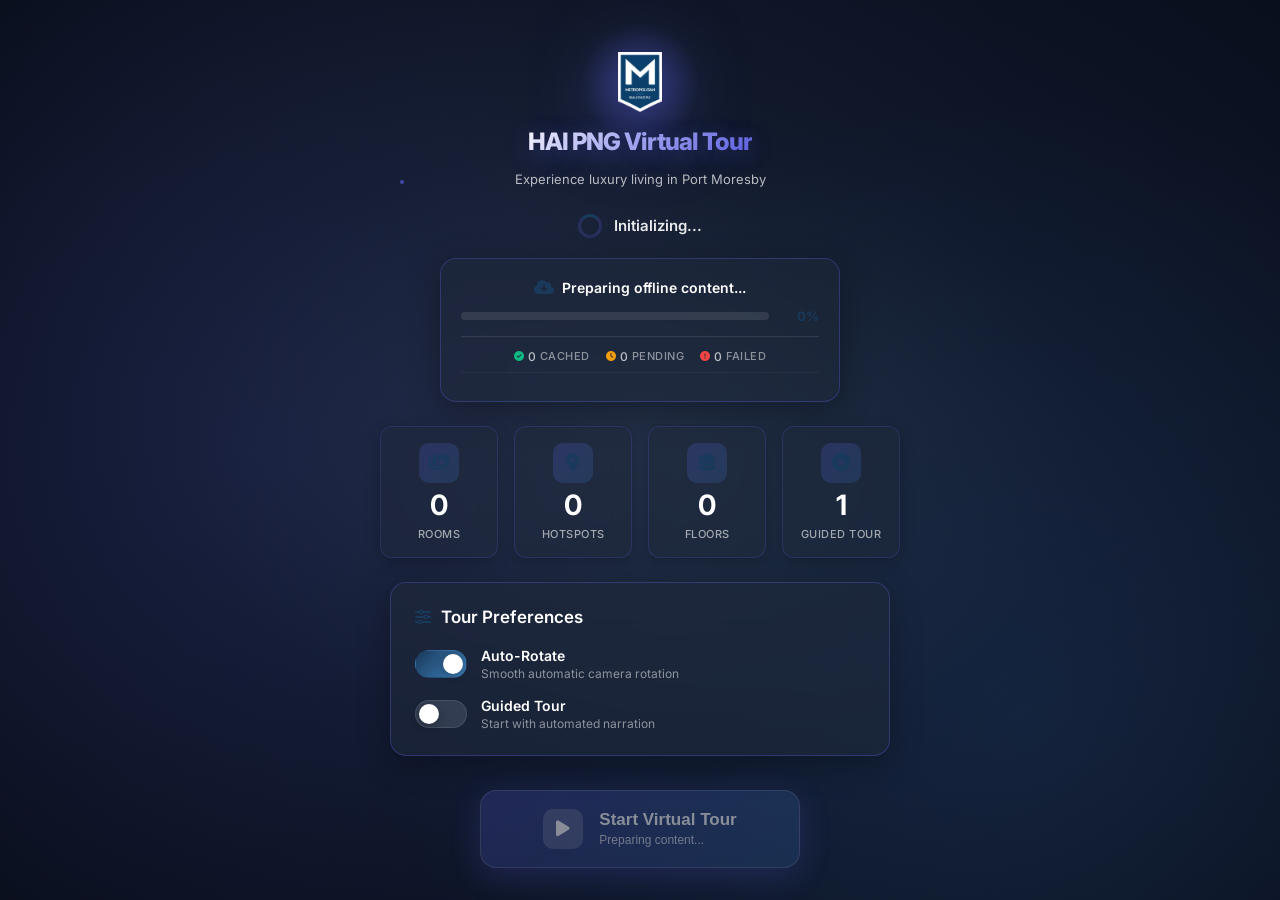
==== commit 1ffb1c50: "Enhance PWA offline support and improve guided tour UX - Add animated loading screen with particles " ====
--- a/index.html
+++ b/index.html
@@ -24,7 +24,7 @@
   <meta name="apple-mobile-web-app-status-bar-style" content="black-translucent" />
 
   <!-- PWA Icons -->
-  <link rel="manifest" href="manifest.json?v=7" />
+  <link rel="manifest" href="manifest.json?v=10" />
   <link rel="icon" type="image/png" sizes="32x32" href="media/pwa/favicon.ico" />
   <link rel="icon" type="image/png" sizes="16x16" href="media/pwa/favicon.ico" />
   <link rel="shortcut icon" href="media/pwa/favicon.ico" />
@@ -36,114 +36,161 @@
   <link rel="apple-touch-icon" sizes="60x60" href="media/pwa/apple-touch-icon-60x60.png" />
   <link rel="apple-touch-icon" href="media/pwa/apple-touch-icon.png" />
 
-  <!-- PWA Splash Screens -->
-  <link rel="apple-touch-startup-image" href="media/pwa/splash-narrow.png" media="(orientation: portrait)" />
-  <link rel="apple-touch-startup-image" href="media/pwa/splash-wide.png" media="(orientation: landscape)" />
-
-  <!-- PWA Meta Tags -->
-  <meta name="mobile-web-app-capable" content="yes" />
-  <meta name="apple-mobile-web-app-capable" content="yes" />
-  <meta name="apple-mobile-web-app-status-bar-style" content="black-translucent" />
-  <meta name="apple-mobile-web-app-title" content="HAI Tour" />
-  <meta name="application-name" content="HAI Tour" />
-  <meta name="msapplication-TileColor" content="#6366f1" />
-  <meta name="msapplication-config" content="browserconfig.xml" />
-  <meta name="theme-color" content="#6366f1" />
-  <meta name="background-color" content="#0f172a" />
-  <meta name="apple-mobile-web-app-status-bar-style" content="black-translucent" />
-
   <!-- Styles -->
-  <link rel="stylesheet" href="css/styles.css?v=7" />
-  <link rel="stylesheet" href="css/ui-components.css?v=7" />
-  <link rel="stylesheet" href="css/responsive.css?v=7" />
-  <link rel="stylesheet" href="css/mobile-fixes.css?v=7" />
-  <link rel="stylesheet" href="css/pwa.css?v=7" />
-  <link rel="stylesheet" href="https://cdnjs.cloudflare.com/ajax/libs/font-awesome/6.5.1/css/all.min.css" />
-  <link href="https://fonts.googleapis.com/css2?family=Inter:wght@400;500;600;700&display=swap" rel="stylesheet" />
-  <link rel="stylesheet" href="https://unpkg.com/leaflet@1.9.4/dist/leaflet.css" integrity="sha256-p4NxAoJBhIIN+hmNHrzRCf9tD/miZyoHS5obTRR9BMY=" crossorigin="" />
-  <script src="https://cdnjs.cloudflare.com/ajax/libs/qrcodejs/1.0.0/qrcode.min.js"></script>
+  <link rel="preload" href="css/styles.css?v=10" as="style" />
+  <link rel="preload" href="css/ui-components.css?v=10" as="style" />
+  <link rel="stylesheet" href="css/styles.css?v=10" />
+  <link rel="stylesheet" href="css/ui-components.css?v=10" />
+  <link rel="stylesheet" href="css/responsive.css?v=10" />
+  <link rel="stylesheet" href="css/mobile-fixes.css?v=10" />
+  <link rel="stylesheet" href="css/pwa.css?v=10" />
+  <link rel="stylesheet" href="https://cdnjs.cloudflare.com/ajax/libs/font-awesome/6.5.1/css/all.min.css" crossorigin="anonymous" />
+  <link href="https://fonts.googleapis.com/css2?family=Inter:wght@400;500;600;700&display=swap" rel="stylesheet" crossorigin="anonymous" />
+  <link rel="stylesheet" href="https://unpkg.com/leaflet@1.9.4/dist/leaflet.css" integrity="sha256-p4NxAoJBhIIN+hmNHrzRCf9tD/miZyoHS5obTRR9BMY=" crossorigin="anonymous" />
+  <script src="https://cdnjs.cloudflare.com/ajax/libs/qrcodejs/1.0.0/qrcode.min.js" crossorigin="anonymous"></script>
 </head>
 <body>
   <div id="viewer-container">
     <canvas id="panorama-canvas"></canvas>
 
-    <!-- Loading Screen - Enhanced with Settings -->
+    <!-- Loading Screen - Revamped -->
     <div id="loading" class="loading-overlay">
       <div class="loading-content">
-        <div class="loading-header">
-          <img src="media/tdv-import/skin/logo.webp" alt="HAI PNG" class="loading-logo" onerror="this.onerror=null; this.src='media/tdv-import/skin/logo.png';" />
-          <h1>HAI PNG Virtual Tour</h1>
-          <p>Explore luxury living in the heart of Port Moresby</p>
-        </div>
-
-        <!-- Settings Panel -->
-        <div class="loading-settings" id="loading-settings">
-          <h3 data-i18n="tourPreferences">Tour Preferences</h3>
-          <p class="settings-intro" data-i18n="selectPreferences">Select your preferences before starting the tour</p>
-          
-          <div class="setting-option">
-            <label class="toggle-label">
-              <input type="checkbox" id="setting-auto-rotate" checked />
-              <span class="toggle-switch"></span>
-              <span class="toggle-text" data-i18n="autoRotate">Auto-Rotate</span>
-            </label>
-            <p class="setting-description" data-i18n="autoRotateDesc">Enable smooth automatic camera rotation</p>
-          </div>
-          
-          <div class="setting-option">
-            <label class="toggle-label">
-              <input type="checkbox" id="setting-guided-tour" />
-              <span class="toggle-switch"></span>
-              <span class="toggle-text" data-i18n="startWithGuidedTour">Start Guided Tour</span>
-            </label>
-            <p class="setting-description" data-i18n="guidedTourDesc">Begin with an automated narrated tour</p>
-          </div>
-        </div>
-
-        <div class="loading-spinner">
-          <div class="spinner"></div>
-          <div class="loading-text" data-i18n="preparingExperience">Preparing your experience...</div>
-        </div>
-
-        <!-- PWA Install Progress -->
-        <div class="pwa-install-progress" id="pwa-install-progress" style="display: none;">
-          <div class="progress-header">
-            <i class="fas fa-download"></i>
-            <span>Installing app...</span>
-          </div>
-          <div class="progress-bar-container">
-            <div class="progress-bar" id="pwa-progress-bar"></div>
-          </div>
-          <div class="progress-status" id="pwa-progress-status">Initializing...</div>
-        </div>
-
-        <!-- Loading Stats -->
-        <div class="loading-stats">
-          <div class="stat-item">
-            <i class="fas fa-image"></i>
-            <span id="stat-total-scenes">0</span>
-            <span class="stat-label" data-i18n="roomsCount">Rooms</span>
-          </div>
-          <div class="stat-item">
-            <i class="fas fa-map-marker-alt"></i>
-            <span id="stat-total-hotspots">0</span>
-            <span class="stat-label" data-i18n="hotspotsCount">Hotspots</span>
-          </div>
-          <div class="stat-item">
-            <i class="fas fa-layer-group"></i>
-            <span id="stat-total-floors">0</span>
-            <span class="stat-label" data-i18n="floorsCount">Floors</span>
-          </div>
-          <div class="stat-item">
-            <i class="fas fa-play-circle"></i>
-            <span>1</span>
-            <span class="stat-label" data-i18n="guidedTourCount">Guided Tour</span>
-          </div>
-        </div>
-
-        <button class="btn-primary" id="btn-start-tour">
-          <i class="fas fa-play"></i> <span data-i18n="startVirtualTour">Start Virtual Tour</span>
-        </button>
+        <!-- Animated Background Particles -->
+        <div class="loading-particles">
+          <div class="particle"></div>
+          <div class="particle"></div>
+          <div class="particle"></div>
+          <div class="particle"></div>
+          <div class="particle"></div>
+          <div class="particle"></div>
+          <div class="particle"></div>
+          <div class="particle"></div>
+        </div>
+
+        <div class="loading-main">
+          <!-- Header -->
+          <div class="loading-header">
+            <div class="loading-logo-wrapper">
+              <img src="media/tdv-import/skin/logo.webp" alt="HAI PNG" class="loading-logo" onerror="this.onerror=null; this.src='media/tdv-import/skin/logo.png';" />
+              <div class="logo-glow"></div>
+            </div>
+            <h1>HAI PNG Virtual Tour</h1>
+            <p class="loading-subtitle">Experience luxury living in Port Moresby</p>
+          </div>
+
+          <!-- Progress Section -->
+          <div class="loading-progress-section">
+            <div class="loading-status">
+              <div class="spinner-modern"></div>
+              <span class="loading-status-text" id="loading-status-text">Initializing...</span>
+            </div>
+
+            <!-- Offline Progress Bar -->
+            <div class="offline-prep-progress" id="offline-prep-progress">
+              <div class="prep-progress-header">
+                <i class="fas fa-cloud-download-alt prep-progress-icon"></i>
+                <span class="prep-progress-text" id="offline-progress-text">Preparing offline content...</span>
+              </div>
+              <div class="prep-progress-bar-wrapper">
+                <div class="prep-progress-bar">
+                  <div class="prep-progress-bar-fill" id="offline-progress-bar" style="width: 0%"></div>
+                  <div class="prep-progress-shimmer"></div>
+                </div>
+                <span class="prep-progress-percent" id="offline-progress-percent">0%</span>
+              </div>
+              <div class="prep-progress-stats">
+                <span class="prep-stat">
+                  <i class="fas fa-check-circle"></i>
+                  <span id="offline-stat-cached">0</span>
+                  <span class="stat-label">Cached</span>
+                </span>
+                <span class="prep-stat">
+                  <i class="fas fa-clock"></i>
+                  <span id="offline-stat-pending">0</span>
+                  <span class="stat-label">Pending</span>
+                </span>
+                <span class="prep-stat">
+                  <i class="fas fa-exclamation-circle"></i>
+                  <span id="offline-stat-failed">0</span>
+                  <span class="stat-label">Failed</span>
+                </span>
+              </div>
+              <div class="prep-current-file" id="offline-current-file"></div>
+            </div>
+          </div>
+
+          <!-- Stats Grid -->
+          <div class="loading-stats-modern">
+            <div class="stat-card">
+              <div class="stat-icon">
+                <i class="fas fa-images"></i>
+              </div>
+              <div class="stat-value" id="stat-total-scenes">0</div>
+              <div class="stat-label-modern">Rooms</div>
+            </div>
+            <div class="stat-card">
+              <div class="stat-icon">
+                <i class="fas fa-map-marker-alt"></i>
+              </div>
+              <div class="stat-value" id="stat-total-hotspots">0</div>
+              <div class="stat-label-modern">Hotspots</div>
+            </div>
+            <div class="stat-card">
+              <div class="stat-icon">
+                <i class="fas fa-layer-group"></i>
+              </div>
+              <div class="stat-value" id="stat-total-floors">0</div>
+              <div class="stat-label-modern">Floors</div>
+            </div>
+            <div class="stat-card">
+              <div class="stat-icon">
+                <i class="fas fa-play-circle"></i>
+              </div>
+              <div class="stat-value">1</div>
+              <div class="stat-label-modern">Guided Tour</div>
+            </div>
+          </div>
+
+          <!-- Settings Panel -->
+          <div class="loading-settings-modern" id="loading-settings">
+            <h3><i class="fas fa-sliders-h"></i> Tour Preferences</h3>
+
+            <div class="setting-option-modern">
+              <label class="toggle-label-modern">
+                <input type="checkbox" id="setting-auto-rotate" checked />
+                <span class="toggle-switch-modern"></span>
+                <span class="toggle-text-modern">
+                  <span class="toggle-title">Auto-Rotate</span>
+                  <span class="toggle-desc">Smooth automatic camera rotation</span>
+                </span>
+              </label>
+            </div>
+
+            <div class="setting-option-modern">
+              <label class="toggle-label-modern">
+                <input type="checkbox" id="setting-guided-tour" />
+                <span class="toggle-switch-modern"></span>
+                <span class="toggle-text-modern">
+                  <span class="toggle-title">Guided Tour</span>
+                  <span class="toggle-desc">Start with automated narration</span>
+                </span>
+              </label>
+            </div>
+          </div>
+
+          <!-- Start Button -->
+          <button class="btn-start-tour-modern" id="btn-start-tour" disabled>
+            <span class="btn-icon">
+              <i class="fas fa-play"></i>
+            </span>
+            <span class="btn-text">
+              <span class="btn-title">Start Virtual Tour</span>
+              <span class="btn-subtitle" id="btn-start-subtitle">Preparing content...</span>
+            </span>
+            <span class="btn-shimmer"></span>
+          </button>
+        </div>
       </div>
     </div>
 
@@ -206,11 +253,6 @@
       <button class="top-bar-btn" id="btn-share" title="Share" data-i18n-title="share">
         <i class="fas fa-share-alt"></i>
         <span data-i18n="share">Share</span>
-      </button>
-      <!-- PWA Install Button -->
-      <button class="top-bar-btn" id="btn-install-pwa" title="Install App" style="display:none;background:linear-gradient(135deg, #10b981, #059669);border:2px solid rgba(255,255,255,0.2);">
-        <i class="fas fa-download"></i>
-        <span>Install</span>
       </button>
       <button class="top-bar-btn" id="btn-settings" title="Settings" data-i18n-title="settings">
         <i class="fas fa-cog"></i>
@@ -902,22 +944,35 @@
           </p>
         </div>
 
-        <!-- Offline Download Section -->
+        <!-- Install App Section -->
         <div class="settings-section" style="margin-top:20px;padding-top:20px;border-top:1px solid var(--border);">
           <h4 style="font-size:14px;color:var(--text);margin-bottom:12px;display:flex;align-items:center;gap:8px;">
-            <i class="fas fa-cloud-download-alt" style="color:var(--primary);"></i> Download for Offline
+            <i class="fas fa-download" style="color:var(--primary);"></i> Install App
           </h4>
           <p style="font-size:12px;color:var(--text-muted);margin-bottom:12px;line-height:1.6;">
-            Download all tour content for full offline access. This may take several minutes.
+            Install this app on your device for quick access and offline use. All content is automatically cached for offline viewing.
           </p>
-          <div style="display:flex;gap:10px;flex-wrap:wrap;">
-            <button class="setting-btn" id="btn-download-offline" style="flex:1;min-width:140px;padding:12px 20px;font-size:14px;gap:8px;background:linear-gradient(135deg, #10b981, #059669);color:white;">
-              <i class="fas fa-download"></i> <span>Download All</span>
-            </button>
-            <button class="setting-btn" id="btn-check-offline-status" style="flex:1;min-width:140px;padding:12px 20px;font-size:14px;gap:8px;background:rgba(255,255,255,0.1);color:var(--text);border:1px solid var(--border);">
-              <i class="fas fa-info-circle"></i> <span>Check Status</span>
-            </button>
-          </div>
+          
+          <!-- Native Install Button (shown when browser supports it) -->
+          <button class="setting-btn" id="btn-install-app" style="display:none;flex:1;min-width:200px;padding:14px 24px;font-size:15px;gap:10px;background:linear-gradient(135deg, var(--primary), var(--secondary));color:white;box-shadow:0 4px 12px rgba(99, 102, 241, 0.3);">
+            <i class="fas fa-download"></i> <span>Install App</span>
+          </button>
+          
+          <!-- Manual install instructions -->
+          <div id="manual-install-hint" style="display:block;margin-top:12px;padding:14px;background:rgba(99, 102, 241, 0.1);border-radius:8px;border-left:3px solid var(--primary);">
+            <p style="font-size:12px;color:var(--text-muted);line-height:1.8;margin:0;">
+              <i class="fas fa-info-circle" style="color:var(--primary);"></i>
+              <strong>Don't see the button?</strong> Use your browser menu:
+              <br/>• <strong>Chrome/Edge:</strong> Click <strong>⋮</strong> → <strong>Install</strong> or <strong>Create shortcut</strong>
+              <br/>• <strong>Safari iOS:</strong> Tap <strong>Share</strong> → <strong>Add to Home Screen</strong>
+            </p>
+          </div>
+          
+          <!-- Check Status -->
+          <button class="setting-btn" id="btn-check-offline-status" style="flex:1;min-width:200px;padding:12px 20px;font-size:14px;gap:8px;background:rgba(255,255,255,0.1);color:var(--text);border:1px solid var(--border);margin-top:16px;">
+            <i class="fas fa-circle-check"></i> <span>Check Offline Status</span>
+          </button>
+          
           <div id="offline-status-display" style="margin-top:12px;padding:12px;background:rgba(255,255,255,0.05);border-radius:8px;display:none;">
             <div style="display:grid;grid-template-columns:repeat(2, 1fr);gap:8px;font-size:12px;">
               <div>
@@ -1120,99 +1175,10 @@
         </form>
       </div>
     </div>
-
-    <!-- PWA Install Inline Popup -->
-    <div id="pwa-install-popup" style="display:none;position:fixed;top:70px;right:20px;z-index:100000;min-width:300px;max-width:400px;background:var(--bg-dark);border:2px solid #10b981;border-radius:12px;box-shadow:0 20px 50px rgba(0,0,0,0.5);padding:20px;">
-      <button onclick="document.getElementById('pwa-install-popup').style.display='none'" style="position:absolute;top:8px;right:8px;background:transparent;border:none;color:var(--text-muted);cursor:pointer;font-size:18px;"><i class="fas fa-times"></i></button>
-      
-      <div style="display:flex;align-items:center;gap:12px;margin-bottom:16px;">
-        <div style="width:50px;height:50px;background:linear-gradient(135deg, #10b981, #059669);border-radius:10px;display:flex;align-items:center;justify-content:center;">
-          <i class="fas fa-download" style="font-size:24px;color:white;"></i>
-        </div>
-        <div>
-          <h3 style="margin:0;font-size:18px;color:var(--text);">Install App</h3>
-          <p style="margin:0;font-size:13px;color:var(--text-muted);">Quick access & offline support</p>
-        </div>
-      </div>
-      
-      <!-- Native Install Button -->
-      <button id="btn-do-install" style="width:100%;padding:14px;background:linear-gradient(135deg, #10b981, #059669);color:white;border:none;border-radius:8px;font-size:15px;font-weight:700;cursor:pointer;margin-bottom:12px;">
-        <i class="fas fa-download" style="margin-right:8px;"></i> Install
-      </button>
-      
-      <!-- Manual Instructions -->
-      <div id="pwa-manual-steps" style="display:none;padding:12px;background:rgba(255,255,255,0.05);border-radius:8px;">
-        <p style="font-size:13px;margin:0 0 8px 0;color:var(--text-muted);"><strong>Or install manually:</strong></p>
-        <ol style="font-size:12px;color:var(--text-muted);padding-left:18px;margin:0;">
-          <li style="margin-bottom:4px;">Click browser menu <strong>⋮</strong></li>
-          <li>Click <strong>"Install"</strong> or <strong>"Create shortcut"</strong></li>
-        </ol>
-      </div>
-    </div>
-
-    <!-- Offline Download Progress Modal -->
-    <div class="modal-overlay" id="modal-offline-download">
-      <div class="modal-content" style="max-width:600px;">
-        <button class="modal-close" onclick="document.getElementById('modal-offline-download').classList.remove('active')"><i class="fas fa-times"></i></button>
-        <h2 class="modal-title">
-          <i class="fas fa-cloud-download-alt"></i> Downloading for Offline
-        </h2>
-        <p style="color:var(--text-muted);margin-bottom:20px;">
-          Downloading all tour content for offline access. Please keep this tab open.
-        </p>
-
-        <!-- Progress Bar -->
-        <div style="margin:20px 0;">
-          <div style="display:flex;justify-content:space-between;margin-bottom:8px;font-size:13px;">
-            <span id="offline-progress-text">Starting...</span>
-            <span id="offline-progress-percent">0%</span>
-          </div>
-          <div style="width:100%;height:12px;background:rgba(255,255,255,0.1);border-radius:6px;overflow:hidden;">
-            <div id="offline-progress-bar" style="width:0%;height:100%;background:linear-gradient(90deg, #10b981, #059669);transition:width 0.3s ease;"></div>
-          </div>
-        </div>
-
-        <!-- Stats -->
-        <div style="display:grid;grid-template-columns:repeat(3, 1fr);gap:12px;margin:20px 0;">
-          <div style="text-align:center;padding:12px;background:rgba(255,255,255,0.05);border-radius:8px;">
-            <div style="font-size:20px;font-weight:700;color:#10b981;" id="offline-stat-cached">0</div>
-            <div style="font-size:11px;color:var(--text-muted);text-transform:uppercase;">Cached</div>
-          </div>
-          <div style="text-align:center;padding:12px;background:rgba(255,255,255,0.05);border-radius:8px;">
-            <div style="font-size:20px;font-weight:700;color:#f59e0b;" id="offline-stat-pending">0</div>
-            <div style="font-size:11px;color:var(--text-muted);text-transform:uppercase;">Pending</div>
-          </div>
-          <div style="text-align:center;padding:12px;background:rgba(255,255,255,0.05);border-radius:8px;">
-            <div style="font-size:20px;font-weight:700;color:#ef4444;" id="offline-stat-failed">0</div>
-            <div style="font-size:11px;color:var(--text-muted);text-transform:uppercase;">Failed</div>
-          </div>
-        </div>
-
-        <!-- Current File -->
-        <div style="padding:12px;background:rgba(99, 102, 241, 0.1);border-radius:8px;border-left:3px solid var(--primary);">
-          <div style="font-size:11px;color:var(--text-muted);margin-bottom:4px;">Currently downloading:</div>
-          <div style="font-size:12px;color:var(--text);word-break:break-all;" id="offline-current-file">-</div>
-        </div>
-
-        <!-- Actions -->
-        <div style="margin-top:24px;display:flex;gap:10px;justify-content:center;">
-          <button id="btn-cancel-offline-download" style="padding:10px 24px;background:rgba(239, 68, 68, 0.2);border:1px solid #ef4444;color:#ef4444;border-radius:8px;cursor:pointer;font-size:13px;font-weight:600;" onclick="document.getElementById('modal-offline-download').classList.remove('active')">
-            <i class="fas fa-times"></i> Close
-          </button>
-        </div>
-
-        <!-- Success Message (hidden by default) -->
-        <div id="offline-success-message" style="display:none;text-align:center;padding:20px;">
-          <i class="fas fa-check-circle" style="font-size:48px;color:#10b981;margin-bottom:16px;"></i>
-          <h3 style="color:var(--text);margin-bottom:8px;">Download Complete!</h3>
-          <p style="color:var(--text-muted);font-size:13px;">All content is now available offline.</p>
-        </div>
-      </div>
-    </div>
   </div>
 
   <!-- Application -->
   <script src="https://unpkg.com/leaflet@1.9.4/dist/leaflet.js" integrity="sha256-20nQCchB9co0qIjJZRGuk2/Z9VM+kNiyxNV1lvTlZBo=" crossorigin=""></script>
-  <script type="module" src="js/main.js?v=3"></script>
+  <script type="module" src="js/main.js?v=10"></script>
 </body>
 </html>
--- a/css/styles.css
+++ b/css/styles.css
@@ -593,6 +593,638 @@
   text-align: center;
 }
 
+/* ═══════════════════════════════════════════════════════
+   Revamped Loading Screen Styles
+   ═══════════════════════════════════════════════════════ */
+
+.loading-particles {
+  position: absolute;
+  inset: 0;
+  overflow: hidden;
+  pointer-events: none;
+}
+
+.particle {
+  position: absolute;
+  width: 4px;
+  height: 4px;
+  background: rgba(99, 102, 241, 0.6);
+  border-radius: 50%;
+  animation: particleFloat 8s ease-in-out infinite;
+}
+
+.particle:nth-child(1) { top: 20%; left: 10%; animation-delay: 0s; animation-duration: 7s; }
+.particle:nth-child(2) { top: 60%; left: 80%; animation-delay: 1s; animation-duration: 9s; }
+.particle:nth-child(3) { top: 40%; left: 30%; animation-delay: 2s; animation-duration: 8s; }
+.particle:nth-child(4) { top: 80%; left: 50%; animation-delay: 0.5s; animation-duration: 10s; }
+.particle:nth-child(5) { top: 30%; left: 70%; animation-delay: 1.5s; animation-duration: 7.5s; }
+.particle:nth-child(6) { top: 70%; left: 20%; animation-delay: 3s; animation-duration: 8.5s; }
+.particle:nth-child(7) { top: 50%; left: 90%; animation-delay: 2.5s; animation-duration: 9.5s; }
+.particle:nth-child(8) { top: 10%; left: 50%; animation-delay: 0.8s; animation-duration: 8.2s; }
+
+@keyframes particleFloat {
+  0%, 100% { 
+    transform: translate(0, 0) scale(1); 
+    opacity: 0; 
+  }
+  10% { opacity: 0.8; }
+  50% { 
+    transform: translate(20px, -30px) scale(1.5); 
+    opacity: 0.4; 
+  }
+  90% { opacity: 0.8; }
+}
+
+.loading-main {
+  display: flex;
+  flex-direction: column;
+  align-items: center;
+  gap: var(--sp-2xl);
+  width: 100%;
+  max-width: 650px;
+  padding: var(--sp-3xl) var(--sp-xl);
+  position: relative;
+  z-index: 1;
+}
+
+.loading-logo-wrapper {
+  position: relative;
+  display: inline-block;
+}
+
+.loading-logo {
+  height: 90px;
+  width: auto;
+  filter: drop-shadow(0 12px 40px rgba(99, 102, 241, 0.6));
+  animation: logoFloatModern 4s ease-in-out infinite;
+  position: relative;
+  z-index: 2;
+}
+
+@keyframes logoFloatModern {
+  0%, 100% { transform: translateY(0) scale(1); }
+  50% { transform: translateY(-8px) scale(1.02); }
+}
+
+.logo-glow {
+  position: absolute;
+  top: 50%;
+  left: 50%;
+  transform: translate(-50%, -50%);
+  width: 120px;
+  height: 120px;
+  background: radial-gradient(circle, rgba(99, 102, 241, 0.4) 0%, transparent 70%);
+  border-radius: 50%;
+  animation: glowPulse 3s ease-in-out infinite;
+  z-index: 1;
+}
+
+@keyframes glowPulse {
+  0%, 100% { transform: translate(-50%, -50%) scale(1); opacity: 0.6; }
+  50% { transform: translate(-50%, -50%) scale(1.2); opacity: 0.8; }
+}
+
+.loading-header {
+  display: flex;
+  flex-direction: column;
+  align-items: center;
+  gap: var(--sp-md);
+  text-align: center;
+}
+
+.loading-header h1 {
+  font-size: 48px;
+  font-weight: 800;
+  color: #ffffff;
+  background: linear-gradient(135deg, #ffffff 0%, rgba(99, 102, 241, 0.9) 100%);
+  -webkit-background-clip: text;
+  -webkit-text-fill-color: transparent;
+  background-clip: text;
+  margin: 0;
+  letter-spacing: -1px;
+  line-height: 1.1;
+}
+
+.loading-subtitle {
+  font-size: 16px;
+  color: rgba(255, 255, 255, 0.6);
+  max-width: 450px;
+  line-height: 1.5;
+  margin: 0;
+  font-weight: 400;
+}
+
+/* Progress Section */
+.loading-progress-section {
+  width: 100%;
+  max-width: 500px;
+}
+
+.loading-status {
+  display: flex;
+  align-items: center;
+  justify-content: center;
+  gap: 12px;
+  margin-bottom: 20px;
+}
+
+.spinner-modern {
+  width: 24px;
+  height: 24px;
+  border: 3px solid rgba(99, 102, 241, 0.2);
+  border-top-color: var(--primary);
+  border-radius: 50%;
+  animation: spin 0.8s linear infinite;
+}
+
+@keyframes spin {
+  to { transform: rotate(360deg); }
+}
+
+.loading-status-text {
+  font-size: 15px;
+  font-weight: 600;
+  color: rgba(255, 255, 255, 0.9);
+}
+
+/* Modern Progress Bar */
+.offline-prep-progress {
+  background: rgba(30, 41, 59, 0.5);
+  backdrop-filter: blur(10px);
+  -webkit-backdrop-filter: blur(10px);
+  border: 1px solid rgba(99, 102, 241, 0.3);
+  border-radius: 16px;
+  padding: 20px;
+  box-shadow: 0 8px 32px rgba(0, 0, 0, 0.3);
+}
+
+.prep-progress-header {
+  display: flex;
+  align-items: center;
+  justify-content: center;
+  gap: 10px;
+  margin-bottom: 16px;
+}
+
+.prep-progress-icon {
+  font-size: 18px;
+  color: var(--primary);
+  animation: iconBounce 2s ease-in-out infinite;
+}
+
+@keyframes iconBounce {
+  0%, 100% { transform: scale(1); }
+  50% { transform: scale(1.15); }
+}
+
+.prep-progress-text {
+  font-size: 15px;
+  font-weight: 600;
+  color: #ffffff;
+}
+
+.prep-progress-bar-wrapper {
+  display: flex;
+  align-items: center;
+  gap: 12px;
+  margin-bottom: 14px;
+}
+
+.prep-progress-bar {
+  flex: 1;
+  height: 10px;
+  background: rgba(255, 255, 255, 0.1);
+  border-radius: 5px;
+  overflow: hidden;
+  position: relative;
+}
+
+.prep-progress-bar-fill {
+  height: 100%;
+  background: linear-gradient(90deg, #6366f1 0%, #4a9eff 100%);
+  border-radius: 5px;
+  transition: width 0.4s cubic-bezier(0.4, 0, 0.2, 1);
+  position: relative;
+  box-shadow: 0 0 12px rgba(99, 102, 241, 0.6);
+}
+
+.prep-progress-shimmer {
+  position: absolute;
+  top: 0;
+  left: -100%;
+  width: 100%;
+  height: 100%;
+  background: linear-gradient(90deg, transparent, rgba(255, 255, 255, 0.3), transparent);
+  animation: shimmer 2s ease-in-out infinite;
+}
+
+@keyframes shimmer {
+  0% { left: -100%; }
+  100% { left: 100%; }
+}
+
+.prep-progress-percent {
+  font-size: 16px;
+  font-weight: 700;
+  color: var(--primary);
+  min-width: 48px;
+  text-align: right;
+}
+
+.prep-progress-stats {
+  display: flex;
+  align-items: center;
+  justify-content: center;
+  gap: 20px;
+  margin-bottom: 10px;
+  padding-top: 12px;
+  border-top: 1px solid rgba(255, 255, 255, 0.1);
+}
+
+.prep-stat {
+  display: flex;
+  align-items: center;
+  gap: 6px;
+  font-size: 13px;
+  font-weight: 500;
+  color: rgba(255, 255, 255, 0.7);
+}
+
+.prep-stat .stat-label {
+  font-size: 11px;
+  color: rgba(255, 255, 255, 0.5);
+}
+
+.prep-stat:nth-child(1) i { color: #10b981; }
+.prep-stat:nth-child(2) i { color: #f59e0b; }
+.prep-stat:nth-child(3) i { color: #ef4444; }
+
+.prep-current-file {
+  font-size: 12px;
+  color: rgba(255, 255, 255, 0.5);
+  text-align: center;
+  white-space: nowrap;
+  overflow: hidden;
+  text-overflow: ellipsis;
+  padding-top: 8px;
+  border-top: 1px solid rgba(255, 255, 255, 0.05);
+}
+
+/* Modern Stats Grid */
+.loading-stats-modern {
+  display: grid;
+  grid-template-columns: repeat(4, 1fr);
+  gap: 16px;
+  width: 100%;
+}
+
+.stat-card {
+  background: rgba(30, 41, 59, 0.5);
+  backdrop-filter: blur(10px);
+  -webkit-backdrop-filter: blur(10px);
+  border: 1px solid rgba(99, 102, 241, 0.2);
+  border-radius: 12px;
+  padding: 16px 12px;
+  display: flex;
+  flex-direction: column;
+  align-items: center;
+  gap: 8px;
+  transition: all 0.3s ease;
+  box-shadow: 0 4px 16px rgba(0, 0, 0, 0.2);
+}
+
+.stat-card:hover {
+  transform: translateY(-4px);
+  border-color: rgba(99, 102, 241, 0.4);
+  box-shadow: 0 8px 24px rgba(99, 102, 241, 0.3);
+}
+
+.stat-icon {
+  width: 40px;
+  height: 40px;
+  background: linear-gradient(135deg, rgba(99, 102, 241, 0.2), rgba(74, 158, 255, 0.15));
+  border-radius: 10px;
+  display: flex;
+  align-items: center;
+  justify-content: center;
+  font-size: 18px;
+  color: var(--primary);
+}
+
+.stat-value {
+  font-size: 28px;
+  font-weight: 700;
+  color: #ffffff;
+  line-height: 1;
+}
+
+.stat-label-modern {
+  font-size: 11px;
+  font-weight: 500;
+  color: rgba(255, 255, 255, 0.6);
+  text-transform: uppercase;
+  letter-spacing: 0.5px;
+}
+
+/* Modern Settings Panel */
+.loading-settings-modern {
+  background: rgba(30, 41, 59, 0.6);
+  backdrop-filter: blur(20px);
+  -webkit-backdrop-filter: blur(20px);
+  border: 1px solid rgba(99, 102, 241, 0.3);
+  border-radius: 16px;
+  padding: 24px;
+  width: 100%;
+  max-width: 500px;
+  box-shadow: 0 8px 32px rgba(0, 0, 0, 0.3);
+}
+
+.loading-settings-modern h3 {
+  font-size: 17px;
+  font-weight: 600;
+  color: #ffffff;
+  margin: 0 0 20px 0;
+  display: flex;
+  align-items: center;
+  gap: 10px;
+}
+
+.loading-settings-modern h3 i {
+  color: var(--primary);
+  font-size: 16px;
+}
+
+.setting-option-modern {
+  margin-bottom: 16px;
+}
+
+.setting-option-modern:last-child {
+  margin-bottom: 0;
+}
+
+.toggle-label-modern {
+  display: flex;
+  align-items: center;
+  gap: 14px;
+  cursor: pointer;
+  user-select: none;
+}
+
+.toggle-label-modern input[type="checkbox"] {
+  display: none;
+}
+
+.toggle-switch-modern {
+  width: 52px;
+  height: 28px;
+  background: rgba(148, 163, 184, 0.2);
+  border: 1px solid rgba(255, 255, 255, 0.1);
+  border-radius: 14px;
+  position: relative;
+  transition: all 0.3s cubic-bezier(0.4, 0, 0.2, 1);
+  flex-shrink: 0;
+}
+
+.toggle-switch-modern::after {
+  content: '';
+  position: absolute;
+  top: 3px;
+  left: 3px;
+  width: 20px;
+  height: 20px;
+  background: #ffffff;
+  border-radius: 50%;
+  transition: all 0.3s cubic-bezier(0.4, 0, 0.2, 1);
+  box-shadow: 0 2px 8px rgba(0, 0, 0, 0.3);
+}
+
+.toggle-label-modern input:checked + .toggle-switch-modern {
+  background: linear-gradient(135deg, var(--primary), var(--secondary));
+  border-color: transparent;
+}
+
+.toggle-label-modern input:checked + .toggle-switch-modern::after {
+  left: 27px;
+}
+
+.toggle-text-modern {
+  display: flex;
+  flex-direction: column;
+  gap: 2px;
+  flex: 1;
+}
+
+.toggle-title {
+  font-size: 14px;
+  font-weight: 600;
+  color: #ffffff;
+}
+
+.toggle-desc {
+  font-size: 12px;
+  color: rgba(255, 255, 255, 0.5);
+}
+
+/* Modern Start Button */
+.btn-start-tour-modern {
+  display: flex;
+  align-items: center;
+  gap: 16px;
+  padding: 18px 32px;
+  background: linear-gradient(135deg, rgba(99, 102, 241, 0.9), rgba(74, 158, 255, 0.8));
+  border: 1px solid rgba(255, 255, 255, 0.2);
+  border-radius: 16px;
+  color: #ffffff;
+  font-size: 17px;
+  font-weight: 600;
+  cursor: pointer;
+  transition: all 0.3s cubic-bezier(0.4, 0, 0.2, 1);
+  box-shadow: 0 8px 32px rgba(99, 102, 241, 0.4);
+  position: relative;
+  overflow: hidden;
+  min-width: 320px;
+  justify-content: center;
+}
+
+.btn-start-tour-modern:not(:disabled):hover {
+  transform: translateY(-3px) scale(1.02);
+  box-shadow: 0 12px 40px rgba(99, 102, 241, 0.6);
+  background: linear-gradient(135deg, rgba(99, 102, 241, 1), rgba(74, 158, 255, 0.9));
+}
+
+.btn-start-tour-modern:not(:disabled):active {
+  transform: translateY(-1px) scale(1);
+}
+
+.btn-start-tour-modern:disabled {
+  opacity: 0.5;
+  cursor: not-allowed;
+  background: linear-gradient(135deg, rgba(99, 102, 241, 0.4), rgba(74, 158, 255, 0.3));
+}
+
+.btn-icon {
+  width: 40px;
+  height: 40px;
+  background: rgba(255, 255, 255, 0.2);
+  border-radius: 10px;
+  display: flex;
+  align-items: center;
+  justify-content: center;
+  font-size: 18px;
+  flex-shrink: 0;
+}
+
+.btn-text {
+  display: flex;
+  flex-direction: column;
+  align-items: flex-start;
+  gap: 2px;
+}
+
+.btn-title {
+  font-size: 17px;
+  font-weight: 700;
+  line-height: 1.2;
+}
+
+.btn-subtitle {
+  font-size: 12px;
+  font-weight: 400;
+  opacity: 0.8;
+}
+
+.btn-shimmer {
+  position: absolute;
+  top: 0;
+  left: -100%;
+  width: 100%;
+  height: 100%;
+  background: linear-gradient(90deg, transparent, rgba(255, 255, 255, 0.2), transparent);
+  animation: btnShimmer 3s ease-in-out infinite;
+}
+
+@keyframes btnShimmer {
+  0% { left: -100%; }
+  50%, 100% { left: 100%; }
+}
+
+/* Responsive Loading Screen */
+@media (max-width: 768px) {
+  .loading-main {
+    padding: var(--sp-2xl) var(--sp-lg);
+    gap: var(--sp-xl);
+  }
+
+  .loading-header h1 {
+    font-size: 36px;
+  }
+
+  .loading-subtitle {
+    font-size: 14px;
+  }
+
+  .loading-logo {
+    height: 70px;
+  }
+
+  .logo-glow {
+    width: 90px;
+    height: 90px;
+  }
+
+  .loading-stats-modern {
+    grid-template-columns: repeat(2, 1fr);
+    gap: 12px;
+  }
+
+  .stat-card {
+    padding: 14px 10px;
+  }
+
+  .stat-value {
+    font-size: 24px;
+  }
+
+  .btn-start-tour-modern {
+    min-width: auto;
+    width: 100%;
+    max-width: 400px;
+  }
+
+  .loading-settings-modern {
+    max-width: 100%;
+  }
+}
+
+@media (max-width: 480px) {
+  .loading-header h1 {
+    font-size: 28px;
+  }
+
+  .loading-subtitle {
+    font-size: 13px;
+    max-width: 300px;
+  }
+
+  .loading-logo {
+    height: 60px;
+  }
+
+  .logo-glow {
+    width: 70px;
+    height: 70px;
+  }
+
+  .loading-stats-modern {
+    grid-template-columns: repeat(2, 1fr);
+    gap: 10px;
+  }
+
+  .stat-card {
+    padding: 12px 8px;
+  }
+
+  .stat-icon {
+    width: 36px;
+    height: 36px;
+    font-size: 16px;
+  }
+
+  .stat-value {
+    font-size: 22px;
+  }
+
+  .stat-label-modern {
+    font-size: 10px;
+  }
+
+  .btn-start-tour-modern {
+    padding: 16px 24px;
+  }
+
+  .btn-icon {
+    width: 36px;
+    height: 36px;
+  }
+
+  .btn-title {
+    font-size: 15px;
+  }
+
+  .btn-subtitle {
+    font-size: 11px;
+  }
+
+  .prep-progress-stats {
+    gap: 12px;
+    flex-wrap: wrap;
+  }
+
+  .prep-stat {
+    font-size: 12px;
+  }
+}
+
 /* PWA Install Progress */
 .pwa-install-progress {
   width: 100%;
@@ -738,6 +1370,20 @@
 
 .btn-primary i {
   font-size: 18px;
+}
+
+.btn-primary:disabled {
+  opacity: 0.5;
+  cursor: not-allowed;
+  transform: none;
+  box-shadow: none;
+  background: linear-gradient(135deg, rgba(99, 102, 241, 0.4), rgba(74, 158, 255, 0.3));
+}
+
+.btn-primary:disabled:hover {
+  transform: none;
+  box-shadow: none;
+  background: linear-gradient(135deg, rgba(99, 102, 241, 0.4), rgba(74, 158, 255, 0.3));
 }
 
 /* ============================================================
--- a/css/styles.css
+++ b/css/styles.css
@@ -593,6 +593,638 @@
   text-align: center;
 }
 
+/* ═══════════════════════════════════════════════════════
+   Revamped Loading Screen Styles
+   ═══════════════════════════════════════════════════════ */
+
+.loading-particles {
+  position: absolute;
+  inset: 0;
+  overflow: hidden;
+  pointer-events: none;
+}
+
+.particle {
+  position: absolute;
+  width: 4px;
+  height: 4px;
+  background: rgba(99, 102, 241, 0.6);
+  border-radius: 50%;
+  animation: particleFloat 8s ease-in-out infinite;
+}
+
+.particle:nth-child(1) { top: 20%; left: 10%; animation-delay: 0s; animation-duration: 7s; }
+.particle:nth-child(2) { top: 60%; left: 80%; animation-delay: 1s; animation-duration: 9s; }
+.particle:nth-child(3) { top: 40%; left: 30%; animation-delay: 2s; animation-duration: 8s; }
+.particle:nth-child(4) { top: 80%; left: 50%; animation-delay: 0.5s; animation-duration: 10s; }
+.particle:nth-child(5) { top: 30%; left: 70%; animation-delay: 1.5s; animation-duration: 7.5s; }
+.particle:nth-child(6) { top: 70%; left: 20%; animation-delay: 3s; animation-duration: 8.5s; }
+.particle:nth-child(7) { top: 50%; left: 90%; animation-delay: 2.5s; animation-duration: 9.5s; }
+.particle:nth-child(8) { top: 10%; left: 50%; animation-delay: 0.8s; animation-duration: 8.2s; }
+
+@keyframes particleFloat {
+  0%, 100% { 
+    transform: translate(0, 0) scale(1); 
+    opacity: 0; 
+  }
+  10% { opacity: 0.8; }
+  50% { 
+    transform: translate(20px, -30px) scale(1.5); 
+    opacity: 0.4; 
+  }
+  90% { opacity: 0.8; }
+}
+
+.loading-main {
+  display: flex;
+  flex-direction: column;
+  align-items: center;
+  gap: var(--sp-2xl);
+  width: 100%;
+  max-width: 650px;
+  padding: var(--sp-3xl) var(--sp-xl);
+  position: relative;
+  z-index: 1;
+}
+
+.loading-logo-wrapper {
+  position: relative;
+  display: inline-block;
+}
+
+.loading-logo {
+  height: 90px;
+  width: auto;
+  filter: drop-shadow(0 12px 40px rgba(99, 102, 241, 0.6));
+  animation: logoFloatModern 4s ease-in-out infinite;
+  position: relative;
+  z-index: 2;
+}
+
+@keyframes logoFloatModern {
+  0%, 100% { transform: translateY(0) scale(1); }
+  50% { transform: translateY(-8px) scale(1.02); }
+}
+
+.logo-glow {
+  position: absolute;
+  top: 50%;
+  left: 50%;
+  transform: translate(-50%, -50%);
+  width: 120px;
+  height: 120px;
+  background: radial-gradient(circle, rgba(99, 102, 241, 0.4) 0%, transparent 70%);
+  border-radius: 50%;
+  animation: glowPulse 3s ease-in-out infinite;
+  z-index: 1;
+}
+
+@keyframes glowPulse {
+  0%, 100% { transform: translate(-50%, -50%) scale(1); opacity: 0.6; }
+  50% { transform: translate(-50%, -50%) scale(1.2); opacity: 0.8; }
+}
+
+.loading-header {
+  display: flex;
+  flex-direction: column;
+  align-items: center;
+  gap: var(--sp-md);
+  text-align: center;
+}
+
+.loading-header h1 {
+  font-size: 48px;
+  font-weight: 800;
+  color: #ffffff;
+  background: linear-gradient(135deg, #ffffff 0%, rgba(99, 102, 241, 0.9) 100%);
+  -webkit-background-clip: text;
+  -webkit-text-fill-color: transparent;
+  background-clip: text;
+  margin: 0;
+  letter-spacing: -1px;
+  line-height: 1.1;
+}
+
+.loading-subtitle {
+  font-size: 16px;
+  color: rgba(255, 255, 255, 0.6);
+  max-width: 450px;
+  line-height: 1.5;
+  margin: 0;
+  font-weight: 400;
+}
+
+/* Progress Section */
+.loading-progress-section {
+  width: 100%;
+  max-width: 500px;
+}
+
+.loading-status {
+  display: flex;
+  align-items: center;
+  justify-content: center;
+  gap: 12px;
+  margin-bottom: 20px;
+}
+
+.spinner-modern {
+  width: 24px;
+  height: 24px;
+  border: 3px solid rgba(99, 102, 241, 0.2);
+  border-top-color: var(--primary);
+  border-radius: 50%;
+  animation: spin 0.8s linear infinite;
+}
+
+@keyframes spin {
+  to { transform: rotate(360deg); }
+}
+
+.loading-status-text {
+  font-size: 15px;
+  font-weight: 600;
+  color: rgba(255, 255, 255, 0.9);
+}
+
+/* Modern Progress Bar */
+.offline-prep-progress {
+  background: rgba(30, 41, 59, 0.5);
+  backdrop-filter: blur(10px);
+  -webkit-backdrop-filter: blur(10px);
+  border: 1px solid rgba(99, 102, 241, 0.3);
+  border-radius: 16px;
+  padding: 20px;
+  box-shadow: 0 8px 32px rgba(0, 0, 0, 0.3);
+}
+
+.prep-progress-header {
+  display: flex;
+  align-items: center;
+  justify-content: center;
+  gap: 10px;
+  margin-bottom: 16px;
+}
+
+.prep-progress-icon {
+  font-size: 18px;
+  color: var(--primary);
+  animation: iconBounce 2s ease-in-out infinite;
+}
+
+@keyframes iconBounce {
+  0%, 100% { transform: scale(1); }
+  50% { transform: scale(1.15); }
+}
+
+.prep-progress-text {
+  font-size: 15px;
+  font-weight: 600;
+  color: #ffffff;
+}
+
+.prep-progress-bar-wrapper {
+  display: flex;
+  align-items: center;
+  gap: 12px;
+  margin-bottom: 14px;
+}
+
+.prep-progress-bar {
+  flex: 1;
+  height: 10px;
+  background: rgba(255, 255, 255, 0.1);
+  border-radius: 5px;
+  overflow: hidden;
+  position: relative;
+}
+
+.prep-progress-bar-fill {
+  height: 100%;
+  background: linear-gradient(90deg, #6366f1 0%, #4a9eff 100%);
+  border-radius: 5px;
+  transition: width 0.4s cubic-bezier(0.4, 0, 0.2, 1);
+  position: relative;
+  box-shadow: 0 0 12px rgba(99, 102, 241, 0.6);
+}
+
+.prep-progress-shimmer {
+  position: absolute;
+  top: 0;
+  left: -100%;
+  width: 100%;
+  height: 100%;
+  background: linear-gradient(90deg, transparent, rgba(255, 255, 255, 0.3), transparent);
+  animation: shimmer 2s ease-in-out infinite;
+}
+
+@keyframes shimmer {
+  0% { left: -100%; }
+  100% { left: 100%; }
+}
+
+.prep-progress-percent {
+  font-size: 16px;
+  font-weight: 700;
+  color: var(--primary);
+  min-width: 48px;
+  text-align: right;
+}
+
+.prep-progress-stats {
+  display: flex;
+  align-items: center;
+  justify-content: center;
+  gap: 20px;
+  margin-bottom: 10px;
+  padding-top: 12px;
+  border-top: 1px solid rgba(255, 255, 255, 0.1);
+}
+
+.prep-stat {
+  display: flex;
+  align-items: center;
+  gap: 6px;
+  font-size: 13px;
+  font-weight: 500;
+  color: rgba(255, 255, 255, 0.7);
+}
+
+.prep-stat .stat-label {
+  font-size: 11px;
+  color: rgba(255, 255, 255, 0.5);
+}
+
+.prep-stat:nth-child(1) i { color: #10b981; }
+.prep-stat:nth-child(2) i { color: #f59e0b; }
+.prep-stat:nth-child(3) i { color: #ef4444; }
+
+.prep-current-file {
+  font-size: 12px;
+  color: rgba(255, 255, 255, 0.5);
+  text-align: center;
+  white-space: nowrap;
+  overflow: hidden;
+  text-overflow: ellipsis;
+  padding-top: 8px;
+  border-top: 1px solid rgba(255, 255, 255, 0.05);
+}
+
+/* Modern Stats Grid */
+.loading-stats-modern {
+  display: grid;
+  grid-template-columns: repeat(4, 1fr);
+  gap: 16px;
+  width: 100%;
+}
+
+.stat-card {
+  background: rgba(30, 41, 59, 0.5);
+  backdrop-filter: blur(10px);
+  -webkit-backdrop-filter: blur(10px);
+  border: 1px solid rgba(99, 102, 241, 0.2);
+  border-radius: 12px;
+  padding: 16px 12px;
+  display: flex;
+  flex-direction: column;
+  align-items: center;
+  gap: 8px;
+  transition: all 0.3s ease;
+  box-shadow: 0 4px 16px rgba(0, 0, 0, 0.2);
+}
+
+.stat-card:hover {
+  transform: translateY(-4px);
+  border-color: rgba(99, 102, 241, 0.4);
+  box-shadow: 0 8px 24px rgba(99, 102, 241, 0.3);
+}
+
+.stat-icon {
+  width: 40px;
+  height: 40px;
+  background: linear-gradient(135deg, rgba(99, 102, 241, 0.2), rgba(74, 158, 255, 0.15));
+  border-radius: 10px;
+  display: flex;
+  align-items: center;
+  justify-content: center;
+  font-size: 18px;
+  color: var(--primary);
+}
+
+.stat-value {
+  font-size: 28px;
+  font-weight: 700;
+  color: #ffffff;
+  line-height: 1;
+}
+
+.stat-label-modern {
+  font-size: 11px;
+  font-weight: 500;
+  color: rgba(255, 255, 255, 0.6);
+  text-transform: uppercase;
+  letter-spacing: 0.5px;
+}
+
+/* Modern Settings Panel */
+.loading-settings-modern {
+  background: rgba(30, 41, 59, 0.6);
+  backdrop-filter: blur(20px);
+  -webkit-backdrop-filter: blur(20px);
+  border: 1px solid rgba(99, 102, 241, 0.3);
+  border-radius: 16px;
+  padding: 24px;
+  width: 100%;
+  max-width: 500px;
+  box-shadow: 0 8px 32px rgba(0, 0, 0, 0.3);
+}
+
+.loading-settings-modern h3 {
+  font-size: 17px;
+  font-weight: 600;
+  color: #ffffff;
+  margin: 0 0 20px 0;
+  display: flex;
+  align-items: center;
+  gap: 10px;
+}
+
+.loading-settings-modern h3 i {
+  color: var(--primary);
+  font-size: 16px;
+}
+
+.setting-option-modern {
+  margin-bottom: 16px;
+}
+
+.setting-option-modern:last-child {
+  margin-bottom: 0;
+}
+
+.toggle-label-modern {
+  display: flex;
+  align-items: center;
+  gap: 14px;
+  cursor: pointer;
+  user-select: none;
+}
+
+.toggle-label-modern input[type="checkbox"] {
+  display: none;
+}
+
+.toggle-switch-modern {
+  width: 52px;
+  height: 28px;
+  background: rgba(148, 163, 184, 0.2);
+  border: 1px solid rgba(255, 255, 255, 0.1);
+  border-radius: 14px;
+  position: relative;
+  transition: all 0.3s cubic-bezier(0.4, 0, 0.2, 1);
+  flex-shrink: 0;
+}
+
+.toggle-switch-modern::after {
+  content: '';
+  position: absolute;
+  top: 3px;
+  left: 3px;
+  width: 20px;
+  height: 20px;
+  background: #ffffff;
+  border-radius: 50%;
+  transition: all 0.3s cubic-bezier(0.4, 0, 0.2, 1);
+  box-shadow: 0 2px 8px rgba(0, 0, 0, 0.3);
+}
+
+.toggle-label-modern input:checked + .toggle-switch-modern {
+  background: linear-gradient(135deg, var(--primary), var(--secondary));
+  border-color: transparent;
+}
+
+.toggle-label-modern input:checked + .toggle-switch-modern::after {
+  left: 27px;
+}
+
+.toggle-text-modern {
+  display: flex;
+  flex-direction: column;
+  gap: 2px;
+  flex: 1;
+}
+
+.toggle-title {
+  font-size: 14px;
+  font-weight: 600;
+  color: #ffffff;
+}
+
+.toggle-desc {
+  font-size: 12px;
+  color: rgba(255, 255, 255, 0.5);
+}
+
+/* Modern Start Button */
+.btn-start-tour-modern {
+  display: flex;
+  align-items: center;
+  gap: 16px;
+  padding: 18px 32px;
+  background: linear-gradient(135deg, rgba(99, 102, 241, 0.9), rgba(74, 158, 255, 0.8));
+  border: 1px solid rgba(255, 255, 255, 0.2);
+  border-radius: 16px;
+  color: #ffffff;
+  font-size: 17px;
+  font-weight: 600;
+  cursor: pointer;
+  transition: all 0.3s cubic-bezier(0.4, 0, 0.2, 1);
+  box-shadow: 0 8px 32px rgba(99, 102, 241, 0.4);
+  position: relative;
+  overflow: hidden;
+  min-width: 320px;
+  justify-content: center;
+}
+
+.btn-start-tour-modern:not(:disabled):hover {
+  transform: translateY(-3px) scale(1.02);
+  box-shadow: 0 12px 40px rgba(99, 102, 241, 0.6);
+  background: linear-gradient(135deg, rgba(99, 102, 241, 1), rgba(74, 158, 255, 0.9));
+}
+
+.btn-start-tour-modern:not(:disabled):active {
+  transform: translateY(-1px) scale(1);
+}
+
+.btn-start-tour-modern:disabled {
+  opacity: 0.5;
+  cursor: not-allowed;
+  background: linear-gradient(135deg, rgba(99, 102, 241, 0.4), rgba(74, 158, 255, 0.3));
+}
+
+.btn-icon {
+  width: 40px;
+  height: 40px;
+  background: rgba(255, 255, 255, 0.2);
+  border-radius: 10px;
+  display: flex;
+  align-items: center;
+  justify-content: center;
+  font-size: 18px;
+  flex-shrink: 0;
+}
+
+.btn-text {
+  display: flex;
+  flex-direction: column;
+  align-items: flex-start;
+  gap: 2px;
+}
+
+.btn-title {
+  font-size: 17px;
+  font-weight: 700;
+  line-height: 1.2;
+}
+
+.btn-subtitle {
+  font-size: 12px;
+  font-weight: 400;
+  opacity: 0.8;
+}
+
+.btn-shimmer {
+  position: absolute;
+  top: 0;
+  left: -100%;
+  width: 100%;
+  height: 100%;
+  background: linear-gradient(90deg, transparent, rgba(255, 255, 255, 0.2), transparent);
+  animation: btnShimmer 3s ease-in-out infinite;
+}
+
+@keyframes btnShimmer {
+  0% { left: -100%; }
+  50%, 100% { left: 100%; }
+}
+
+/* Responsive Loading Screen */
+@media (max-width: 768px) {
+  .loading-main {
+    padding: var(--sp-2xl) var(--sp-lg);
+    gap: var(--sp-xl);
+  }
+
+  .loading-header h1 {
+    font-size: 36px;
+  }
+
+  .loading-subtitle {
+    font-size: 14px;
+  }
+
+  .loading-logo {
+    height: 70px;
+  }
+
+  .logo-glow {
+    width: 90px;
+    height: 90px;
+  }
+
+  .loading-stats-modern {
+    grid-template-columns: repeat(2, 1fr);
+    gap: 12px;
+  }
+
+  .stat-card {
+    padding: 14px 10px;
+  }
+
+  .stat-value {
+    font-size: 24px;
+  }
+
+  .btn-start-tour-modern {
+    min-width: auto;
+    width: 100%;
+    max-width: 400px;
+  }
+
+  .loading-settings-modern {
+    max-width: 100%;
+  }
+}
+
+@media (max-width: 480px) {
+  .loading-header h1 {
+    font-size: 28px;
+  }
+
+  .loading-subtitle {
+    font-size: 13px;
+    max-width: 300px;
+  }
+
+  .loading-logo {
+    height: 60px;
+  }
+
+  .logo-glow {
+    width: 70px;
+    height: 70px;
+  }
+
+  .loading-stats-modern {
+    grid-template-columns: repeat(2, 1fr);
+    gap: 10px;
+  }
+
+  .stat-card {
+    padding: 12px 8px;
+  }
+
+  .stat-icon {
+    width: 36px;
+    height: 36px;
+    font-size: 16px;
+  }
+
+  .stat-value {
+    font-size: 22px;
+  }
+
+  .stat-label-modern {
+    font-size: 10px;
+  }
+
+  .btn-start-tour-modern {
+    padding: 16px 24px;
+  }
+
+  .btn-icon {
+    width: 36px;
+    height: 36px;
+  }
+
+  .btn-title {
+    font-size: 15px;
+  }
+
+  .btn-subtitle {
+    font-size: 11px;
+  }
+
+  .prep-progress-stats {
+    gap: 12px;
+    flex-wrap: wrap;
+  }
+
+  .prep-stat {
+    font-size: 12px;
+  }
+}
+
 /* PWA Install Progress */
 .pwa-install-progress {
   width: 100%;
@@ -738,6 +1370,20 @@
 
 .btn-primary i {
   font-size: 18px;
+}
+
+.btn-primary:disabled {
+  opacity: 0.5;
+  cursor: not-allowed;
+  transform: none;
+  box-shadow: none;
+  background: linear-gradient(135deg, rgba(99, 102, 241, 0.4), rgba(74, 158, 255, 0.3));
+}
+
+.btn-primary:disabled:hover {
+  transform: none;
+  box-shadow: none;
+  background: linear-gradient(135deg, rgba(99, 102, 241, 0.4), rgba(74, 158, 255, 0.3));
 }
 
 /* ============================================================
--- a/css/pwa.css
+++ b/css/pwa.css
@@ -202,6 +202,104 @@
   -webkit-text-fill-color: transparent;
   background-clip: text;
   margin-bottom: 12px;
+}
+
+/* ── Offline Prep Progress (in Loading Screen) ─────────────── */
+.offline-prep-progress {
+  width: 100%;
+  max-width: 400px;
+  margin: 0 auto;
+}
+
+.prep-progress-header {
+  display: flex;
+  align-items: center;
+  justify-content: center;
+  gap: 8px;
+  margin-bottom: 12px;
+}
+
+.prep-progress-icon {
+  font-size: 16px;
+  color: var(--primary);
+  animation: iconPulse 2s ease-in-out infinite;
+}
+
+@keyframes iconPulse {
+  0%, 100% { opacity: 1; transform: scale(1); }
+  50% { opacity: 0.7; transform: scale(1.1); }
+}
+
+.prep-progress-text {
+  font-size: 14px;
+  font-weight: 600;
+  color: #ffffff;
+}
+
+.prep-progress-bar-wrapper {
+  display: flex;
+  align-items: center;
+  gap: 10px;
+  margin-bottom: 12px;
+}
+
+.prep-progress-bar {
+  flex: 1;
+  height: 8px;
+  background: rgba(255, 255, 255, 0.1);
+  border-radius: 4px;
+  overflow: hidden;
+}
+
+.prep-progress-bar-fill {
+  height: 100%;
+  background: linear-gradient(90deg, var(--primary), var(--secondary));
+  border-radius: 4px;
+  transition: width 0.3s ease;
+  box-shadow: 0 0 10px rgba(99, 102, 241, 0.5);
+}
+
+.prep-progress-percent {
+  font-size: 13px;
+  font-weight: 700;
+  color: var(--primary);
+  min-width: 40px;
+  text-align: right;
+}
+
+.prep-progress-stats {
+  display: flex;
+  align-items: center;
+  justify-content: center;
+  gap: 16px;
+  margin-bottom: 8px;
+}
+
+.prep-stat {
+  display: flex;
+  align-items: center;
+  gap: 4px;
+  font-size: 12px;
+  color: rgba(255, 255, 255, 0.7);
+}
+
+.prep-stat i {
+  font-size: 10px;
+}
+
+.prep-stat:nth-child(1) i { color: var(--success, #10b981); }
+.prep-stat:nth-child(2) i { color: var(--warning, #f59e0b); }
+.prep-stat:nth-child(3) i { color: var(--error, #ef4444); }
+
+.prep-current-file {
+  font-size: 11px;
+  color: rgba(255, 255, 255, 0.5);
+  text-align: center;
+  white-space: nowrap;
+  overflow: hidden;
+  text-overflow: ellipsis;
+  max-width: 100%;
+  margin-top: 4px;
 }
 
 .offline-current-file {
@@ -520,3 +618,77 @@
     display: none !important;
   }
 }
+
+/* ── Notification (CSS-class based, no inline styles) ──────── */
+.pwa-notification {
+  position: fixed;
+  top: 20px;
+  left: 50%;
+  transform: translateX(-50%);
+  background: var(--bg-card, #1e293b);
+  border-radius: var(--radius-md, 12px);
+  padding: 14px 20px;
+  color: var(--text, #f8fafc);
+  font-size: 14px;
+  z-index: 10000;
+  box-shadow: var(--shadow-lg, 0 10px 15px -3px rgba(0,0,0,0.4));
+  display: flex;
+  align-items: center;
+  gap: 12px;
+  max-width: min(500px, calc(100vw - 40px));
+  width: 100%;
+  animation: pwaNotifIn 0.3s ease;
+}
+
+.pwa-notification.success { border-left: 3px solid var(--success, #10b981); }
+.pwa-notification.warning  { border-left: 3px solid var(--warning, #f59e0b); }
+.pwa-notification.error    { border-left: 3px solid var(--error, #ef4444); }
+.pwa-notification.info     { border-left: 3px solid var(--primary, #6366f1); }
+
+.notif-body { flex: 1; }
+.notif-header { display: flex; align-items: center; gap: 8px; }
+.notif-header i { font-size: 16px; }
+.notif-header .fa-wifi { color: var(--primary, #6366f1); }
+.notif-header .fa-sync-alt { color: var(--primary, #6366f1); }
+.notif-header .fa-download { color: var(--success, #10b981); }
+.notif-body p { margin: 4px 0 0; font-size: 13px; opacity: 0.85; }
+.notif-custom { margin-top: 10px; }
+
+.notif-action-btn {
+  background: var(--primary, #6366f1);
+  color: #fff;
+  border: none;
+  border-radius: 6px;
+  padding: 8px 14px;
+  font-size: 13px;
+  font-weight: 600;
+  cursor: pointer;
+  white-space: nowrap;
+  transition: background 0.2s;
+}
+.notif-action-btn:hover { background: var(--primary-dark, #4f46e5); }
+
+.notif-close-btn {
+  background: transparent;
+  border: none;
+  color: var(--text-muted, #94a3b8);
+  cursor: pointer;
+  font-size: 16px;
+  padding: 4px;
+  transition: color 0.2s;
+}
+.notif-close-btn:hover { color: var(--text, #f8fafc); }
+
+@keyframes pwaNotifIn {
+  from { opacity: 0; transform: translate(-50%, -20px); }
+  to   { opacity: 1; transform: translate(-50%, 0); }
+}
+
+@media (max-width: 640px) {
+  .pwa-notification {
+    flex-direction: column;
+    align-items: flex-start;
+    gap: 8px;
+  }
+  .notif-action-btn { width: 100%; text-align: center; }
+}
